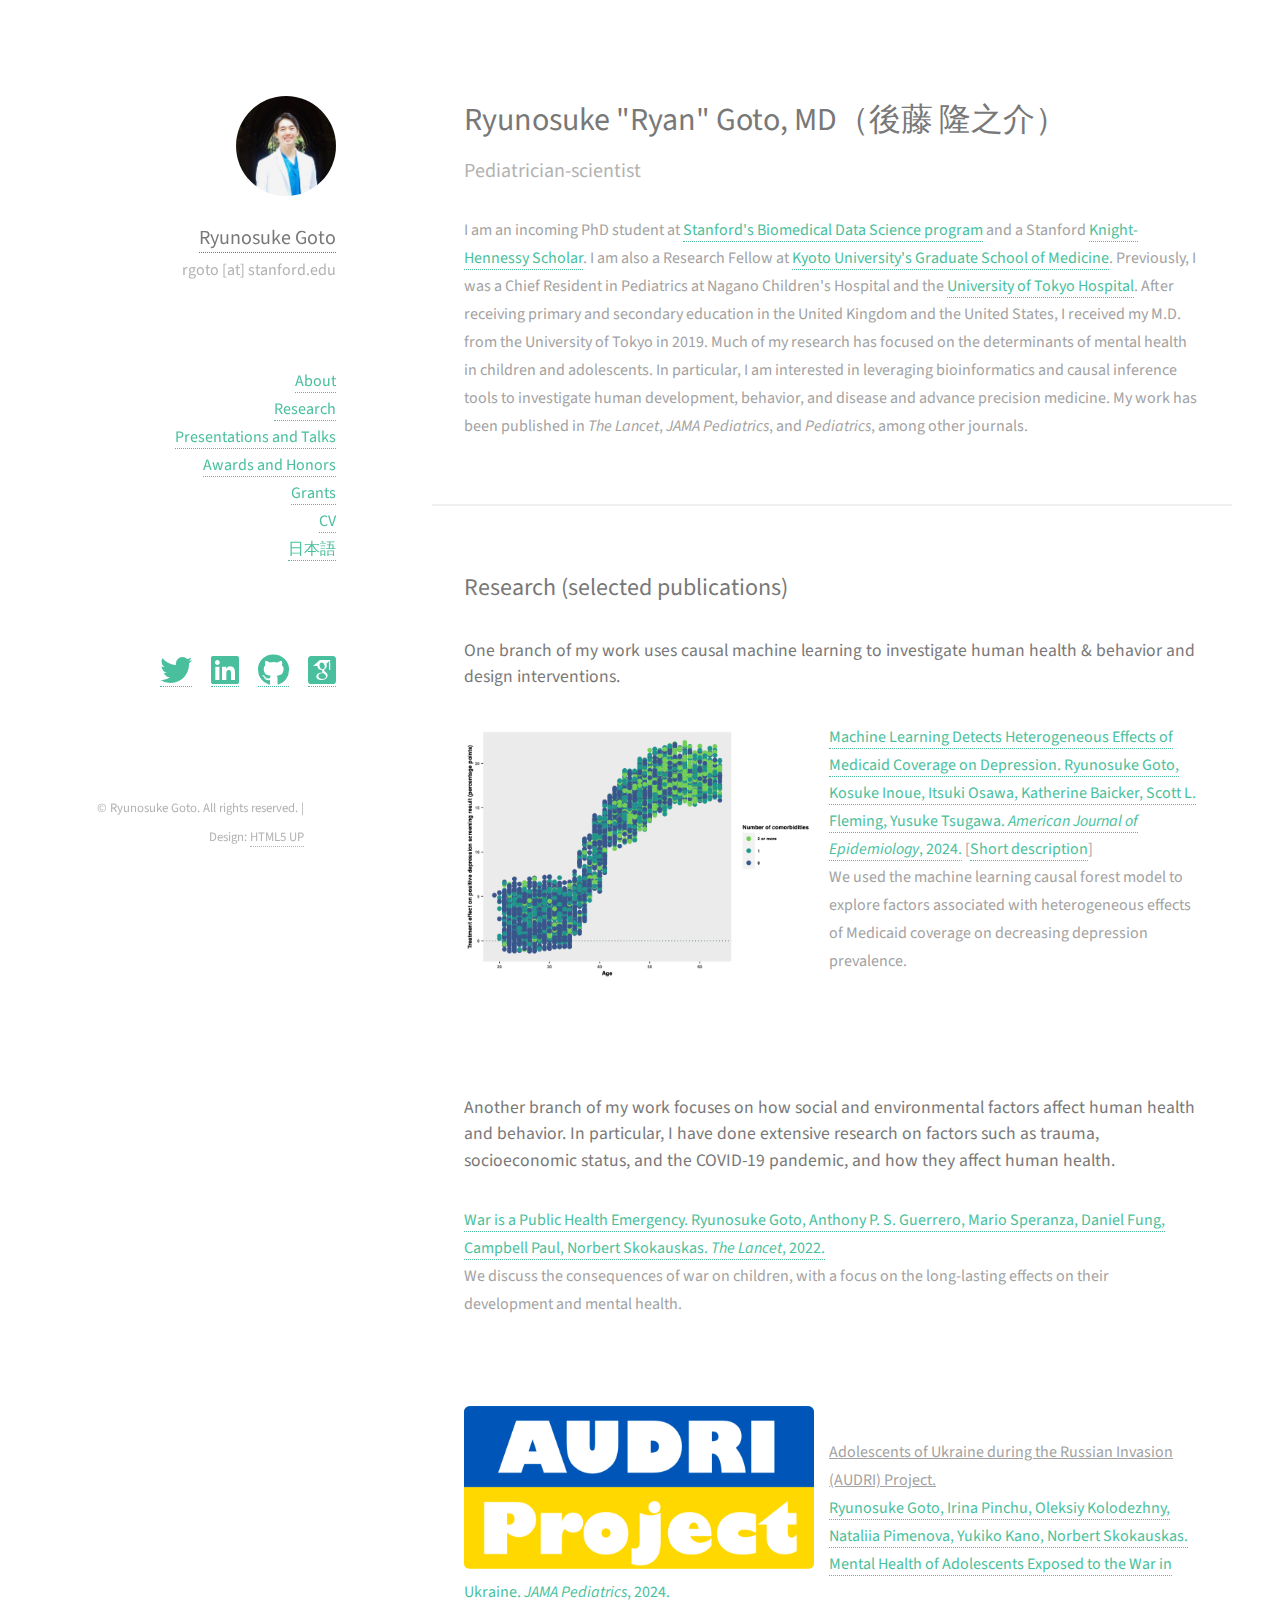
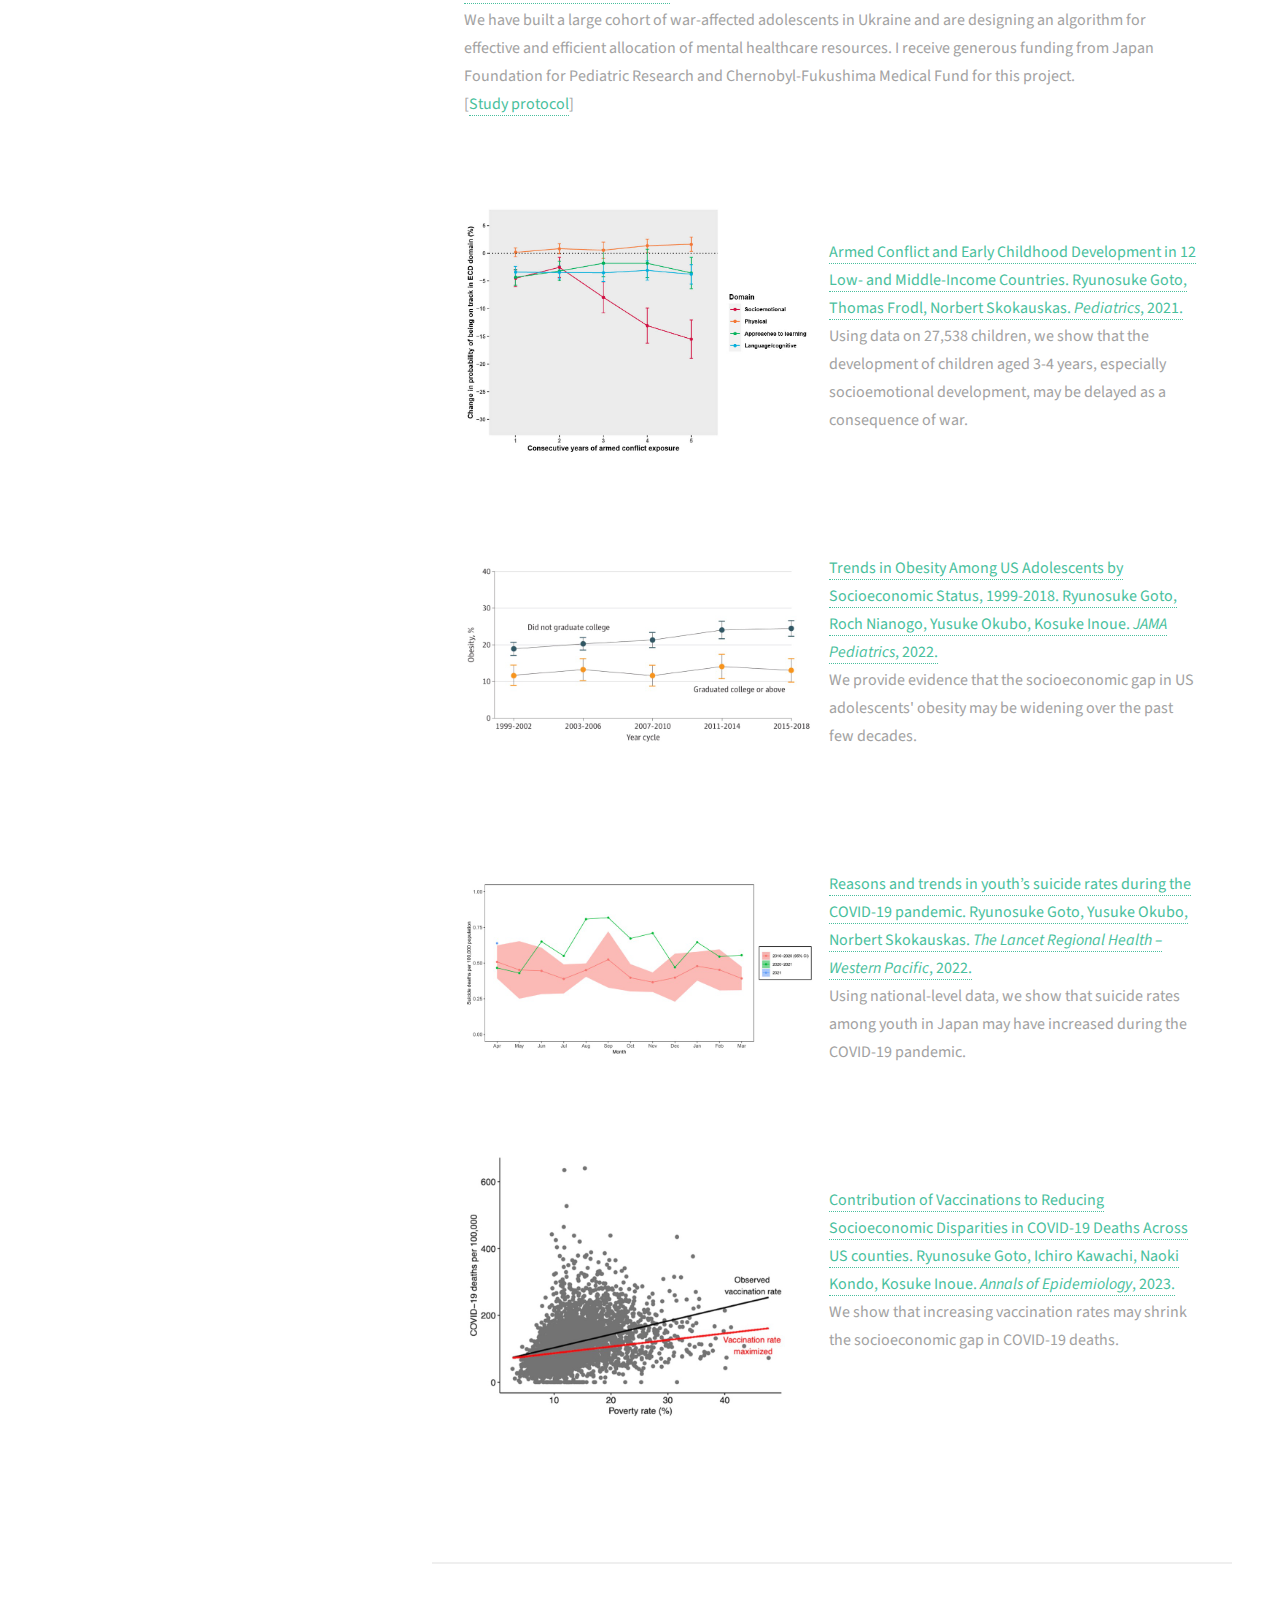
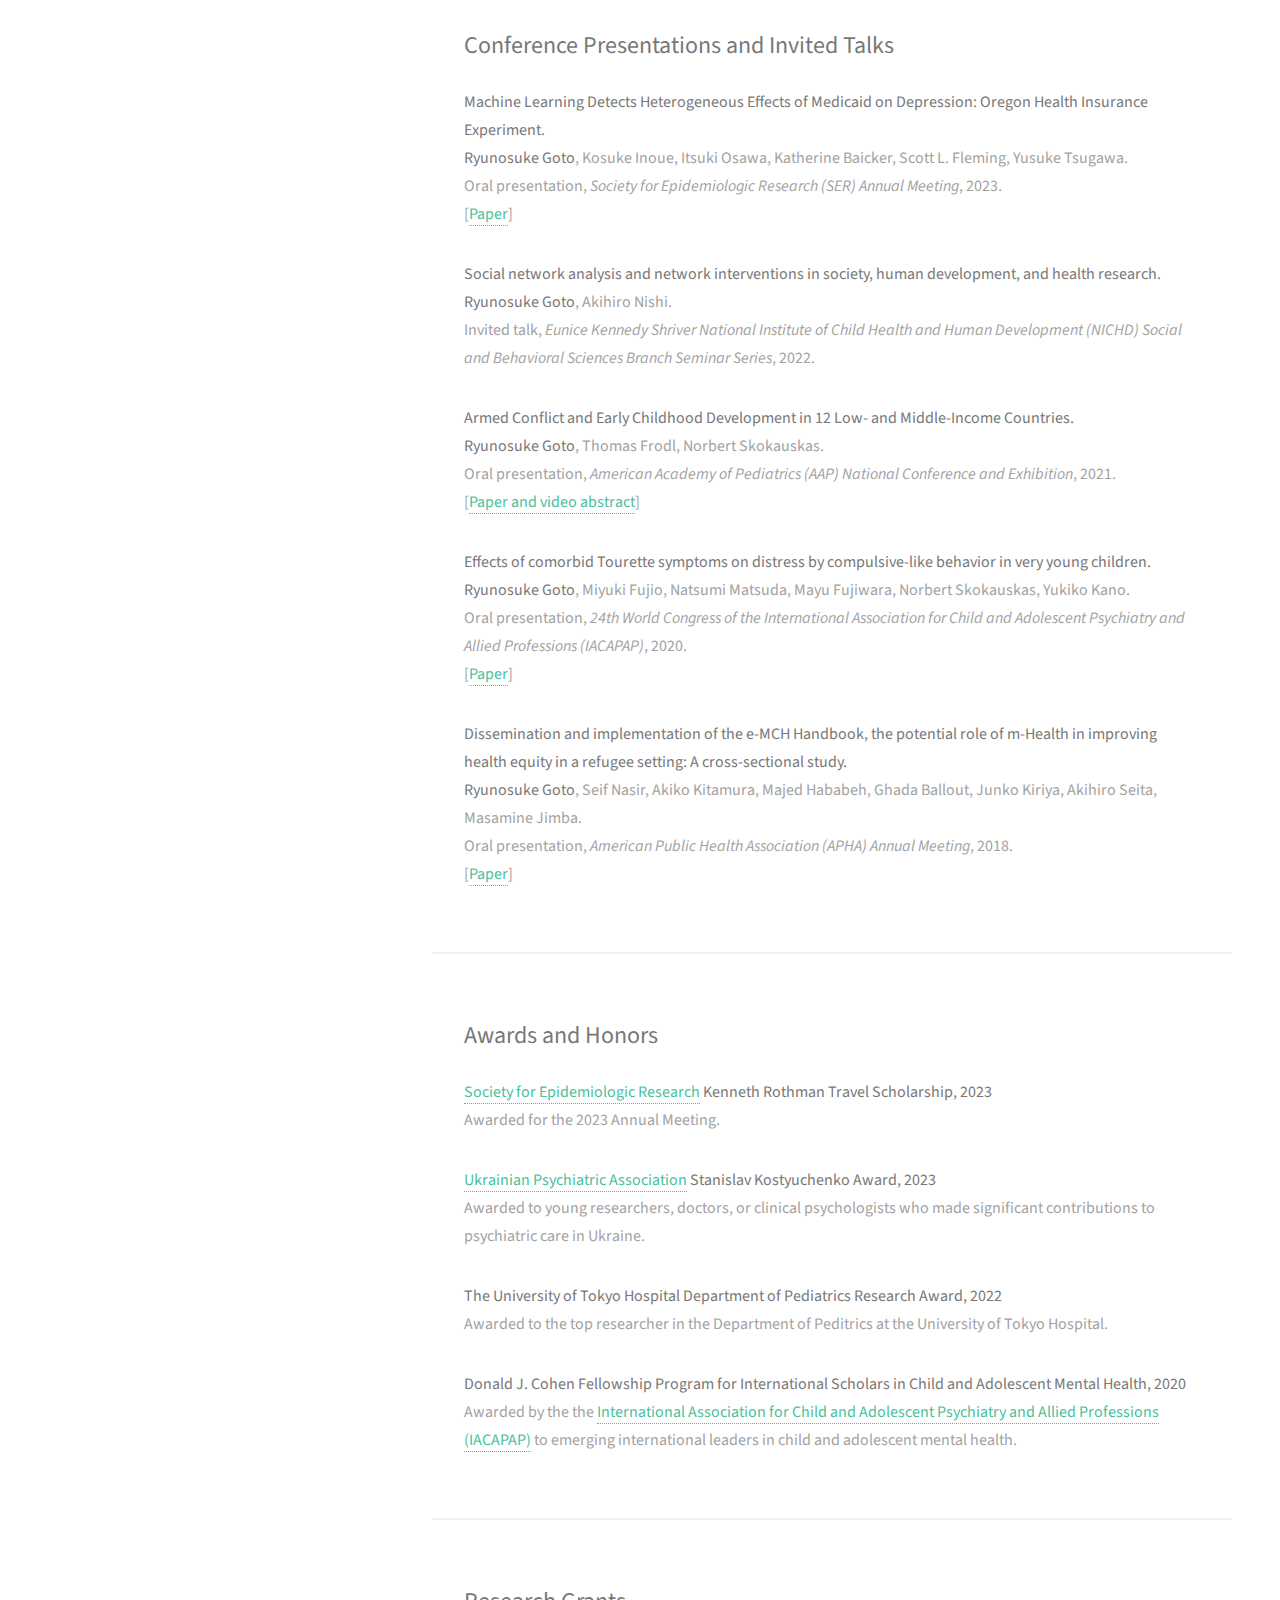
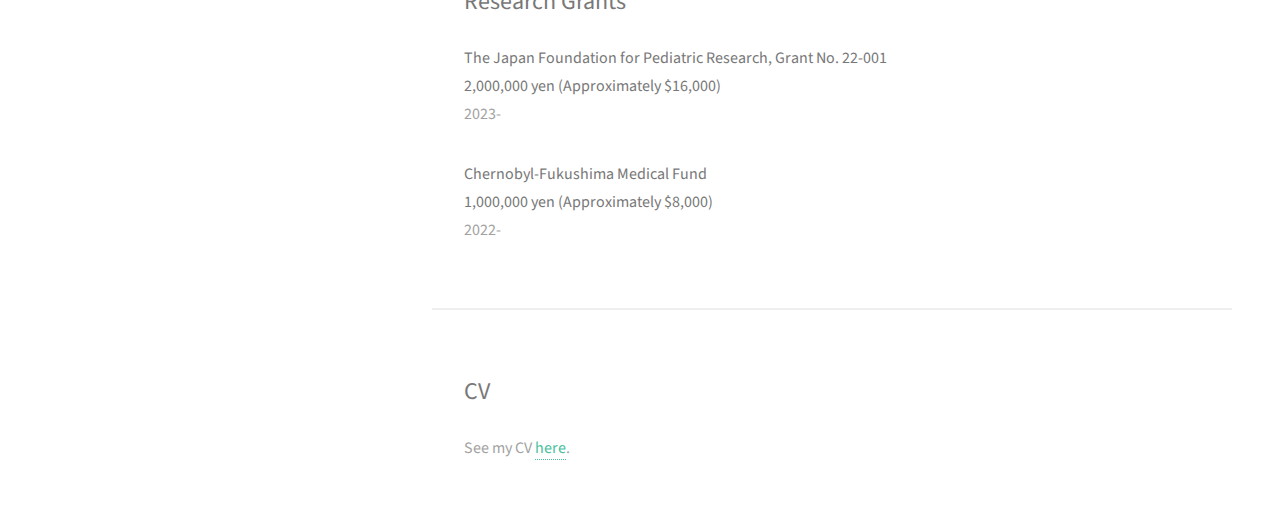
==== index.html @ 2a9179b5 "Update index.html" ====
<!DOCTYPE HTML>
<!--
	Read Only by HTML5 UP
	html5up.net | @ajlkn
	Free for personal and commercial use under the CCA 3.0 license (html5up.net/license)
-->
<html lang="en">
	<head>
		<title>Ryunosuke Goto</title>
		<meta charset="utf-8" />
		<meta name="viewport" content="width=device-width, initial-scale=1, user-scalable=no" />
		<link rel="stylesheet" href="assets/css/main.css" />
		<link rel="shortcut icon" type="image/x-icon" href="favicon.ico" />
	</head>
	<body class="is-preload">

		<!-- Header -->
			<section id="header">
				<header>
					<span class="image avatar"><img src="avatar.jpg" alt="Ryunosuke Goto" class="inline"/></span>
					<h1 id="logo"><a href="mailto:rgoto@stanford.edu">Ryunosuke Goto</a></h1>
					<p>rgoto [at] stanford.edu</p>
				</header>
				<nav id="nav">
					<ul>
						<li><a href="#about" class="active">About</a></li>
						<li><a href="#research">Research</a></li>
						<li><a href="#presentations">Presentations and Talks</a></li>
						<li><a href="#awards">Awards and Honors</a></li>
						<li><a href="#grants">Grants</a></li>
						<li><a href="CV_ryunosuke_goto.pdf" target="_blank">CV</a></li>
						<li><a href="https://ryunosukegoto.github.io/japanese">日本語</a></li>
					</ul>
				</nav>
				<footer>
					<ul class="icons">
						<li><a href="https://twitter.com/ryunosuke_goto" class="fab fa-twitter fa-2x" target="_blank"><span class="label"></span></a></li>
						<li><a href="https://jp.linkedin.com/in/ryunosuke-goto-m-d-21199a158" class="fab fa-linkedin fa-2x" target="_blank"><span class="label"></span></a></li>
						<li><a href="https://github.com/ryunosukegoto/" class="fab fa-github fa-2x" target="_blank"><span class="label"></span></a></li>
						<li><a href="https://scholar.google.com/citations?user=Jt1Kbs4AAAAJ&hl=en" class="ai ai-google-scholar-square ai-2x" target="_blank"><span class="label"></span></a></li>
					</ul>
				</footer>
			</section>

		<!-- Wrapper -->
			<div id="wrapper">

				<!-- Main -->
					<div id="main">

						<!-- One -->
							<section id="about">
								<!--<div class="image main" data-position="center">
									<img src="images/banner.jpg" alt="" />
								</div>-->
								<div class="container">
									<header class="major">
										<h2>Ryunosuke "Ryan" Goto, MD（後藤 隆之介）</h2>
										<p>
											Pediatrician-scientist
										</p>
									</header>
									<p>I am an incoming PhD student at <a href="https://dbds.stanford.edu/"  target="_blank">Stanford's Biomedical Data Science program</a> and a Stanford <a href="https://knight-hennessy.stanford.edu/"  target="_blank">Knight-Hennessy Scholar</a>. I am also a Research Fellow at <a href="https://www.med.kyoto-u.ac.jp/en/"  target="_blank">Kyoto University's Graduate School of Medicine</a>. Previously, I was a Chief Resident in Pediatrics at Nagano Children's Hospital and the <a href="https://www.h.u-tokyo.ac.jp/english/"  target="_blank">University of Tokyo Hospital</a>. After receiving primary and secondary education in the United Kingdom and the United States, I received my M.D. from the University of Tokyo in 2019. Much of my research has focused on the determinants of mental health in children and adolescents. In particular, I am interested in leveraging bioinformatics and causal inference tools to investigate human development, behavior, and disease and advance precision medicine. My work has been published in <em>The Lancet</em>, <em>JAMA Pediatrics</em>, and <em>Pediatrics</em>, among other journals.</p>
								</div>
							</section>
							<section id="research">
								<div class="container">
								<h2>Research (selected publications)</h2>
									<p>
									<h4>One branch of my work uses causal machine learning to investigate human health & behavior and design interventions. 
									</h4>
									</p>
									<p>
										<img src="ohie.jpg" alt="ohie" class="image md-section"/>
									</p>
									<p>
										<a href="https://urldefense.com/v3/__https://track.smtpsendmail.com/9032119/c?p=[base64];!!F9wkZZsI-LA!GStnugDzEH1kgFhlsczz1_XQcbvYE-UoCWvDomAwJQdg7HDkhkZ6aYSISCFcMYvpZOxa8voTbd1HSVNrtOuXBjggww$" target="_blank">Machine Learning Detects Heterogeneous Effects of Medicaid Coverage on Depression. Ryunosuke Goto, Kosuke Inoue, Itsuki Osawa, Katherine Baicker, Scott L. Fleming, Yusuke Tsugawa. <i>American Journal of Epidemiology</i>, 2024.</a> [<a href="OHIEpaper.pdf" target=”_blank”>Short description</a>]
									<br>
									We used the machine learning causal forest model to explore factors associated with heterogeneous effects of Medicaid coverage on decreasing depression prevalence.
									
									</p>
									
								</p>
								<br>
								<br>
								<p>
										<h4>Another branch of my work focuses on how social and environmental factors affect human health and behavior. In particular, I have done extensive research on factors such as trauma, socioeconomic status, and the COVID-19 pandemic, and how they affect human health. 
										</h4>
										</p>
										<p>
											<a href="https://doi.org/10.1016/S0140-6736(22)00479-2" target="_blank">War is a Public Health Emergency. Ryunosuke Goto, Anthony P. S. Guerrero, Mario Speranza, Daniel Fung, Campbell Paul, Norbert Skokauskas. <i>The Lancet</i>, 2022.</a>
											<br>
											We discuss the consequences of war on children, with a focus on the long-lasting effects on their development and mental health.
									
										</p>
										
										<br>
										<br>

										<p>
										<a href="https://doi.org/10.1186/s12889-023-16070-3" target="_blank"><img  src="audri.png" alt="audri" class="image md-section" /></a>
										</p>
										<p>
											<u>Adolescents of Ukraine during the Russian Invasion (AUDRI) Project. </u>
											<br><a href="https://jamanetwork.com/journals/jamapediatrics/fullarticle/2816152?guestAccessKey=413343c9-321b-46f5-81c5-bcecc9670fca&utm_source=jps&utm_medium=email&utm_campaign=author_alert-jamanetwork&utm_content=author-author_engagement&utm_term=1m" target="blank">Ryunosuke Goto, Irina Pinchu, Oleksiy Kolodezhny, Nataliia Pimenova, Yukiko Kano, Norbert Skokauskas. Mental Health of Adolescents Exposed to the War in Ukraine. <i>JAMA Pediatrics</i>, 2024.<br></a>
											We have built a large cohort of war-affected adolescents in Ukraine and are designing an algorithm for effective and efficient allocation of mental healthcare resources. I receive generous funding from Japan Foundation for Pediatric Research and Chernobyl-Fukushima Medical Fund for this project.
											<br>[<a href="https://doi.org/10.1186/s12889-023-16070-3" target="_blank">Study protocol</a>]<br>
										</p>
										
										<br>
										<br>
										
										<p>
										<a href="https://doi.org/10.1542/peds.2021-050332" target="_blank"><img  src="armed_conflict_pediatrics.jpg" alt="armed_conflict_pediatrics" class="image md-section" /></a>
										</p>
										<p>
											<a href="https://doi.org/10.1542/peds.2021-050332" target="_blank">Armed Conflict and Early Childhood Development in 12 Low- and Middle-Income Countries. Ryunosuke Goto, Thomas Frodl, Norbert Skokauskas. <i>Pediatrics</i>, 2021.</a>
											<br>
											Using data on 27,538 children, we show that the development of children aged 3-4 years, especially socioemotional development, may be delayed as a consequence of war.
										</p>
										<br>
										<br>
										<p>
										<a href="https://jamanetwork.com/journals/jamapediatrics/fullarticle/2793117?guestAccessKey=6e0b80dd-62c3-4831-95c0-ced731531e5d&utm_source=For_The_Media&utm_medium=referral&utm_campaign=ftm_links&utm_content=tfl&utm_term=062122" target="_blank"><img src="obesity_jama.jpg" alt="obesity_jama" class="image md-section"/></a>
										</p>
										<p>
											<a href="https://jamanetwork.com/journals/jamapediatrics/fullarticle/2793117?guestAccessKey=6e0b80dd-62c3-4831-95c0-ced731531e5d&utm_source=For_The_Media&utm_medium=referral&utm_campaign=ftm_links&utm_content=tfl&utm_term=062122" target="_blank">Trends in Obesity Among US Adolescents by Socioeconomic Status, 1999-2018. Ryunosuke Goto, Roch Nianogo, Yusuke Okubo, Kosuke Inoue. <i>JAMA Pediatrics</i>, 2022.</a>
											<br>
											We provide evidence that the socioeconomic gap in US adolescents' obesity may be widening over the past few decades.
										</p>
										
										<br>
										<br>
										<p>
										<a href="https://www.thelancet.com/journals/lanwpc/article/PIIS2666-6065(22)00182-1/fulltext" target="_blank"><img src="suicide_lancet.jpg" alt="suicide_lancet" class="image md-section"/></a>
										</p>
										<p>
											<a href="https://www.thelancet.com/journals/lanwpc/article/PIIS2666-6065(22)00182-1/fulltext" target="_blank">Reasons and trends in youth’s suicide rates during the COVID-19 pandemic. Ryunosuke Goto, Yusuke Okubo, Norbert Skokauskas. <i>The Lancet Regional Health – Western Pacific</i>, 2022.</a>
											<br>
											Using national-level data, we show that suicide rates among youth in Japan may have increased during the COVID-19 pandemic.
										</p>
									
										<br>
										<br>
										<p>
										<img src="covid_vaccination.jpg" alt="covid_vaccination" class="image md-section"/>
										</p>
										<p>
											<a href="https://www.sciencedirect.com/science/article/abs/pii/S1047279723001400">Contribution of Vaccinations to Reducing Socioeconomic Disparities in COVID-19 Deaths Across US counties. Ryunosuke Goto, Ichiro Kawachi, Naoki Kondo, Kosuke Inoue. <i>Annals of Epidemiology</i>, 2023.</a>
											<br>
											We show that increasing vaccination rates may shrink the socioeconomic gap in COVID-19 deaths.
										</p>

										
											
									
									<p>
								<br>
								<br>
							<br>
							<br>
									</p>
								</div>
							</section>
							
							<section id="presentations">
								<div class="container">
								<h2>Conference Presentations and Invited Talks</h2>
									<p>
										<b>Machine Learning Detects Heterogeneous Effects of Medicaid on Depression: Oregon Health Insurance Experiment.</b>
										<br>
										<b>Ryunosuke Goto</b>, Kosuke Inoue, Itsuki Osawa, Katherine Baicker, Scott L. Fleming, Yusuke Tsugawa. 
										<br>
										Oral presentation, <i>Society for Epidemiologic Research (SER) Annual Meeting</i>, 2023.
										<br>
										[<a href="https://urldefense.com/v3/__https://track.smtpsendmail.com/9032119/c?p=[base64];!!F9wkZZsI-LA!GStnugDzEH1kgFhlsczz1_XQcbvYE-UoCWvDomAwJQdg7HDkhkZ6aYSISCFcMYvpZOxa8voTbd1HSVNrtOuXBjggww$" target="_blank">Paper</a>]
									</p>
									<p>
										<b>Social network analysis and network interventions in society, human development, and health research.</b>
										<br>
										<b>Ryunosuke Goto</b>, Akihiro Nishi. 
										<br>
										Invited talk, <i>Eunice Kennedy Shriver National Institute of Child Health and Human Development (NICHD) Social and Behavioral Sciences Branch Seminar Series</i>, 2022.
										<br>
									</p>
									<p>
										<b>Armed Conflict and Early Childhood Development in 12 Low- and Middle-Income Countries.</b>
										<br>
										<b>Ryunosuke Goto</b>, Thomas Frodl, Norbert Skokauskas. 
										<br>
										Oral presentation, <i>American Academy of Pediatrics (AAP) National Conference and Exhibition</i>, 2021.
										<br>
										[<a href="https://doi.org/10.1542/peds.2021-050332" target="_blank">Paper and video abstract</a>]
									</p>
									<p>
										<b>Effects of comorbid Tourette symptoms on distress by compulsive-like behavior in very young children.</b>
										<br>
										<b>Ryunosuke Goto</b>, Miyuki Fujio, Natsumi Matsuda, Mayu Fujiwara, Norbert Skokauskas, Yukiko Kano. 
										<br>
										Oral presentation, <i>24th World Congress of the International Association for Child and Adolescent Psychiatry and Allied Professions (IACAPAP)</i>, 2020.
										<br>
										[<a href="https://doi.org/10.1186/s13034-019-0290-3" target="_blank">Paper</a>]
									</p>
									<p>
										<b>Dissemination and implementation of the e-MCH Handbook, the potential role of m-Health in improving health equity in a refugee setting: A cross-sectional study.</b>
										<br>
										<b>Ryunosuke Goto</b>, Seif Nasir, Akiko Kitamura, Majed Hababeh, Ghada Ballout, Junko Kiriya, Akihiro Seita, Masamine Jimba.
										<br>
										Oral presentation, <i>American Public Health Association (APHA) Annual Meeting</i>, 2018.
										<br>
										[<a href="https://doi.org/10.1186/s13034-019-0290-3" target="_blank">Paper</a>]
									</p>
								</div>
							</section>
							<section id="awards">
								<div class="container">
								<h2> Awards and Honors </h2>
								<p>
									<b><a href="https://epiresearch.org/"  target="_blank">Society for Epidemiologic Research</a> Kenneth Rothman Travel Scholarship, 2023</b>
									<br>
									Awarded for the 2023 Annual Meeting.
									<br>
									
								</p>
								<p>
									<b><a href="https://ukrpsychiatry.org/"  target="_blank">Ukrainian Psychiatric Association</a> Stanislav Kostyuchenko Award, 2023</b>
									<br>
									Awarded to young researchers, doctors, or clinical psychologists who made significant contributions to psychiatric care in Ukraine.
									<br>
									
								</p>
								<p>
									<b>The University of Tokyo Hospital Department of Pediatrics Research Award, 2022</b>
									<br>
									Awarded to the top researcher in the Department of Peditrics at the University of Tokyo Hospital.
									<br>
									
								</p>
								<p>
									<b>Donald J. Cohen Fellowship Program for International Scholars in Child and Adolescent Mental Health, 2020</b>
									<br>
									Awarded by the the <a href="https://iacapap.org/"  target="_blank">International Association for Child and Adolescent Psychiatry and Allied Professions (IACAPAP)</a> to emerging international leaders in child and adolescent mental health.
									<br>
									
								</p>
							</div>
							</section>
							<section id="grants">
								<div class="container">
								<h2> Research Grants </h2>
								<p>
									<b>The Japan Foundation for Pediatric Research, Grant No. 22-001</b>
									<br>
									<b>2,000,000 yen (Approximately $16,000)</b>
									<br>
									2023-
									<br>
									
								</p>
								<p>
									<b>Chernobyl-Fukushima Medical Fund</b>
									<br>
									<b>1,000,000 yen (Approximately $8,000)</b>
									<br>
									2022-
									<br>
									
								</p>
							</div>
							</section>
							<section id="CV">
								<div class="container">
								<h2> CV </h2>
								See my CV <a href="CV_ryunosuke_goto.pdf" target="_blank">here</a>.
								</div>
							</section>
						
					</div>

				<!-- Footer -->
					<section id="footer">
						<div class="container">
							<ul class="copyright">
								<li>&copy; Ryunosuke Goto. All rights reserved. | Design: <a href="http://html5up.net" target="_blank">HTML5 UP</a></li>
							</ul>
						</div>
					</section>

			</div>

		<!-- Scripts -->
			<script src="assets/js/jquery.min.js"></script>
			<script src="assets/js/jquery.scrollex.min.js"></script>
			<script src="assets/js/jquery.scrolly.min.js"></script>
			<script src="assets/js/browser.min.js"></script>
			<script src="assets/js/breakpoints.min.js"></script>
			<script src="assets/js/util.js"></script>
			<script src="assets/js/main.js"></script>

	</body>
</html>
---- assets/css/main.css ----
@import url("fontawesome-all.min.css");
@import url("academicons.min.css");
@import url("https://fonts.googleapis.com/css?family=Source+Sans+Pro:400,400italic");

/*
	Strata by HTML5 UP
	html5up.net | @ajlkn
	Free for personal and commercial use under the CCA 3.0 license (html5up.net/license)
*/

html, body, div, span, applet, object,
iframe, h1, h2, h3, h4, h5, h6, p, blockquote,
pre, a, abbr, acronym, address, big, cite,
code, del, dfn, em, img, ins, kbd, q, s, samp,
small, strike, strong, sub, sup, tt, var, b,
u, i, center, dl, dt, dd, ol, ul, li, fieldset,
form, label, legend, table, caption, tbody,
tfoot, thead, tr, th, td, article, aside,
canvas, details, embed, figure, figcaption,
footer, header, hgroup, menu, nav, output, ruby,
section, summary, time, mark, audio, video {
	margin: 0;
	padding: 0;
	border: 0;
	font-size: 100%;
	font: inherit;
	vertical-align: baseline;}

article, aside, details, figcaption, figure,
footer, header, hgroup, menu, nav, section {
	display: block;}

body {
	line-height: 1;
}

ol, ul {
	list-style: none;
}

blockquote, q {
	quotes: none;
}

	blockquote:before, blockquote:after, q:before, q:after {
		content: '';
		content: none;
	}

table {
	border-collapse: collapse;
	border-spacing: 0;
}

body {
	-webkit-text-size-adjust: none;
}

mark {
	background-color: #49bf9d;
	color: inherit;
}

input::-moz-focus-inner {
	border: 0;
	padding: 0;
}

input, select, textarea {
	-moz-appearance: none;
	-webkit-appearance: none;
	-ms-appearance: none;
	appearance: none;
}

/* Basic */

	html {
		box-sizing: border-box;
	}

	*, *:before, *:after {
		box-sizing: inherit;
	}

	body {
		background: #fff;
	}

		body.is-preload *, body.is-preload *:before, body.is-preload *:after {
			-moz-animation: none !important;
			-webkit-animation: none !important;
			-ms-animation: none !important;
			animation: none !important;
			-moz-transition: none !important;
			-webkit-transition: none !important;
			-ms-transition: none !important;
			transition: none !important;
		}

	body, input, select, textarea {
		color: #a2a2a2;
		font-family: "Source Sans Pro", Helvetica, sans-serif;
		font-size: 16pt;
		font-weight: 400;
		line-height: 1.75em;
	}

	a {
		-moz-transition: color 0.2s ease-in-out, border-color 0.2s ease-in-out;
		-webkit-transition: color 0.2s ease-in-out, border-color 0.2s ease-in-out;
		-ms-transition: color 0.2s ease-in-out, border-color 0.2s ease-in-out;
		transition: color 0.2s ease-in-out, border-color 0.2s ease-in-out;
		border-bottom: dotted 1px;
		color: #49bf9d;
		text-decoration: none;
	}

		a:hover {
			border-bottom-color: #49bf9d;
			color: #49bf9d !important;
			text-decoration: none;
		}

	strong, b {
		color: #787878;
		font-weight: 400;
	}

	em, i {
		font-style: italic;
	}

	p {
		margin: 0 0 2em 0;
	}

	h1, h2, h3, h4, h5, h6 {
		color: #787878;
		font-weight: 400;
		line-height: 1em;
		margin: 0 0 1em 0;
	}

		h1 a, h2 a, h3 a, h4 a, h5 a, h6 a {
			color: inherit;
			text-decoration: none;
		}

	h1 {
		font-size: 2em;
		line-height: 1.5em;
	}

	h2 {
		font-size: 1.5em;
		line-height: 1.5em;
	}

	h3 {
		font-size: 1.25em;
		line-height: 1.5em;
	}

	h4 {
		font-size: 1.1em;
		line-height: 1.5em;
	}

	h5 {
		font-size: 0.9em;
		line-height: 1.5em;
	}

	h6 {
		font-size: 0.7em;
		line-height: 1.5em;
	}

	sub {
		font-size: 0.8em;
		position: relative;
		top: 0.5em;
	}

	sup {
		font-size: 0.8em;
		position: relative;
		top: -0.5em;
	}

	hr {
		border: 0;
		border-bottom: solid 2px #efefef;
		margin: 2em 0;
	}

		hr.major {
			margin: 3em 0;
		}

	blockquote {
		border-left: solid 6px #efefef;
		font-style: italic;
		margin: 0 0 2em 0;
		padding: 0.5em 0 0.5em 1.5em;
	}

	code {
		background: #f7f7f7;
		border-radius: 0.35em;
		border: solid 2px #efefef;
		font-family: "Courier New", monospace;
		font-size: 0.9em;
		margin: 0 0.25em;
		padding: 0.25em 0.65em;
	}

	pre {
		-webkit-overflow-scrolling: touch;
		font-family: "Courier New", monospace;
		font-size: 0.9em;
		margin: 0 0 2em 0;
	}

		pre code {
			display: block;
			line-height: 1.75em;
			padding: 1em 1.5em;
			overflow-x: auto;
		}

	.align-left {
		text-align: left;
	}

	.align-center {
		text-align: center;
	}

	.align-right {
		text-align: right;
	}

/* Container */

	.container {
		margin: 0 auto;
		max-width: calc(100% - 4em);
		width: 100%;
	}

		.container.xsmall {
			width: 25%;
		}

		.container.small {
			width: 50%;
		}

		.container.medium {
			width: 75%;
		}

		.container.large {
			width: 125%;
		}

		.container.xlarge {
			width: 150%;
		}

		.container.max {
			width: 100%;
		}

		@media screen and (max-width: 980px) {

			.container {
				width: 100% !important;
				max-width: 100% !important;
			}

		}

		@media screen and (max-width: 480px) {

			.container {
				max-width: calc(100% - 3em);
			}

		}

/* Row */

	.row {
		display: flex;
		flex-wrap: wrap;
		box-sizing: border-box;
		align-items: stretch;
	}

		.row > * {
			box-sizing: border-box;
		}

		.row.gtr-uniform > * > :last-child {
			margin-bottom: 0;
		}

		.row.aln-left {
			justify-content: flex-start;
		}

		.row.aln-center {
			justify-content: center;
		}

		.row.aln-right {
			justify-content: flex-end;
		}

		.row.aln-top {
			align-items: flex-start;
		}

		.row.aln-middle {
			align-items: center;
		}

		.row.aln-bottom {
			align-items: flex-end;
		}

		.row > .imp {
			order: -1;
		}

		.row > .col-1 {
			width: 8.33333%;
		}

		.row > .off-1 {
			margin-left: 8.33333%;
		}

		.row > .col-2 {
			width: 16.66667%;
		}

		.row > .off-2 {
			margin-left: 16.66667%;
		}

		.row > .col-3 {
			width: 25%;
		}

		.row > .off-3 {
			margin-left: 25%;
		}

		.row > .col-4 {
			width: 33.33333%;
		}

		.row > .off-4 {
			margin-left: 33.33333%;
		}

		.row > .col-5 {
			width: 41.66667%;
		}

		.row > .off-5 {
			margin-left: 41.66667%;
		}

		.row > .col-6 {
			width: 50%;
		}

		.row > .off-6 {
			margin-left: 50%;
		}

		.row > .col-7 {
			width: 58.33333%;
		}

		.row > .off-7 {
			margin-left: 58.33333%;
		}

		.row > .col-8 {
			width: 66.66667%;
		}

		.row > .off-8 {
			margin-left: 66.66667%;
		}

		.row > .col-9 {
			width: 75%;
		}

		.row > .off-9 {
			margin-left: 75%;
		}

		.row > .col-10 {
			width: 83.33333%;
		}

		.row > .off-10 {
			margin-left: 83.33333%;
		}

		.row > .col-11 {
			width: 91.66667%;
		}

		.row > .off-11 {
			margin-left: 91.66667%;
		}

		.row > .col-12 {
			width: 100%;
		}

		.row > .off-12 {
			margin-left: 100%;
		}

		.row.gtr-0 {
			margin-top: 0;
			margin-left: 0em;
		}

			.row.gtr-0 > * {
				padding: 0 0 0 0em;
			}

			.row.gtr-0.gtr-uniform {
				margin-top: 0em;
			}

				.row.gtr-0.gtr-uniform > * {
					padding-top: 0em;
				}

		.row.gtr-25 {
			margin-top: 0;
			margin-left: -0.625em;
		}

			.row.gtr-25 > * {
				padding: 0 0 0 0.625em;
			}

			.row.gtr-25.gtr-uniform {
				margin-top: -0.625em;
			}

				.row.gtr-25.gtr-uniform > * {
					padding-top: 0.625em;
				}

		.row.gtr-50 {
			margin-top: 0;
			margin-left: -1.25em;
		}

			.row.gtr-50 > * {
				padding: 0 0 0 1.25em;
			}

			.row.gtr-50.gtr-uniform {
				margin-top: -1.25em;
			}

				.row.gtr-50.gtr-uniform > * {
					padding-top: 1.25em;
				}

		.row {
			margin-top: 0;
			margin-left: -2.5em;
		}

			.row > * {
				padding: 0 0 0 2.5em;
			}

			.row.gtr-uniform {
				margin-top: -2.5em;
			}

				.row.gtr-uniform > * {
					padding-top: 2.5em;
				}

		.row.gtr-150 {
			margin-top: 0;
			margin-left: -3.75em;
		}

			.row.gtr-150 > * {
				padding: 0 0 0 3.75em;
			}

			.row.gtr-150.gtr-uniform {
				margin-top: -3.75em;
			}

				.row.gtr-150.gtr-uniform > * {
					padding-top: 3.75em;
				}

		.row.gtr-200 {
			margin-top: 0;
			margin-left: -5em;
		}

			.row.gtr-200 > * {
				padding: 0 0 0 5em;
			}

			.row.gtr-200.gtr-uniform {
				margin-top: -5em;
			}

				.row.gtr-200.gtr-uniform > * {
					padding-top: 5em;
				}

		@media screen and (max-width: 1800px) {

			.row {
				display: flex;
				flex-wrap: wrap;
				box-sizing: border-box;
				align-items: stretch;
			}

				.row > * {
					box-sizing: border-box;
				}

				.row.gtr-uniform > * > :last-child {
					margin-bottom: 0;
				}

				.row.aln-left {
					justify-content: flex-start;
				}

				.row.aln-center {
					justify-content: center;
				}

				.row.aln-right {
					justify-content: flex-end;
				}

				.row.aln-top {
					align-items: flex-start;
				}

				.row.aln-middle {
					align-items: center;
				}

				.row.aln-bottom {
					align-items: flex-end;
				}

				.row > .imp-xlarge {
					order: -1;
				}

				.row > .col-1-xlarge {
					width: 8.33333%;
				}

				.row > .off-1-xlarge {
					margin-left: 8.33333%;
				}

				.row > .col-2-xlarge {
					width: 16.66667%;
				}

				.row > .off-2-xlarge {
					margin-left: 16.66667%;
				}

				.row > .col-3-xlarge {
					width: 25%;
				}

				.row > .off-3-xlarge {
					margin-left: 25%;
				}

				.row > .col-4-xlarge {
					width: 33.33333%;
				}

				.row > .off-4-xlarge {
					margin-left: 33.33333%;
				}

				.row > .col-5-xlarge {
					width: 41.66667%;
				}

				.row > .off-5-xlarge {
					margin-left: 41.66667%;
				}

				.row > .col-6-xlarge {
					width: 50%;
				}

				.row > .off-6-xlarge {
					margin-left: 50%;
				}

				.row > .col-7-xlarge {
					width: 58.33333%;
				}

				.row > .off-7-xlarge {
					margin-left: 58.33333%;
				}

				.row > .col-8-xlarge {
					width: 66.66667%;
				}

				.row > .off-8-xlarge {
					margin-left: 66.66667%;
				}

				.row > .col-9-xlarge {
					width: 75%;
				}

				.row > .off-9-xlarge {
					margin-left: 75%;
				}

				.row > .col-10-xlarge {
					width: 83.33333%;
				}

				.row > .off-10-xlarge {
					margin-left: 83.33333%;
				}

				.row > .col-11-xlarge {
					width: 91.66667%;
				}

				.row > .off-11-xlarge {
					margin-left: 91.66667%;
				}

				.row > .col-12-xlarge {
					width: 100%;
				}

				.row > .off-12-xlarge {
					margin-left: 100%;
				}

				.row.gtr-0 {
					margin-top: 0;
					margin-left: 0em;
				}

					.row.gtr-0 > * {
						padding: 0 0 0 0em;
					}

					.row.gtr-0.gtr-uniform {
						margin-top: 0em;
					}

						.row.gtr-0.gtr-uniform > * {
							padding-top: 0em;
						}

				.row.gtr-25 {
					margin-top: 0;
					margin-left: -0.625em;
				}

					.row.gtr-25 > * {
						padding: 0 0 0 0.625em;
					}

					.row.gtr-25.gtr-uniform {
						margin-top: -0.625em;
					}

						.row.gtr-25.gtr-uniform > * {
							padding-top: 0.625em;
						}

				.row.gtr-50 {
					margin-top: 0;
					margin-left: -1.25em;
				}

					.row.gtr-50 > * {
						padding: 0 0 0 1.25em;
					}

					.row.gtr-50.gtr-uniform {
						margin-top: -1.25em;
					}

						.row.gtr-50.gtr-uniform > * {
							padding-top: 1.25em;
						}

				.row {
					margin-top: 0;
					margin-left: -2.5em;
				}

					.row > * {
						padding: 0 0 0 2.5em;
					}

					.row.gtr-uniform {
						margin-top: -2.5em;
					}

						.row.gtr-uniform > * {
							padding-top: 2.5em;
						}

				.row.gtr-150 {
					margin-top: 0;
					margin-left: -3.75em;
				}

					.row.gtr-150 > * {
						padding: 0 0 0 3.75em;
					}

					.row.gtr-150.gtr-uniform {
						margin-top: -3.75em;
					}

						.row.gtr-150.gtr-uniform > * {
							padding-top: 3.75em;
						}

				.row.gtr-200 {
					margin-top: 0;
					margin-left: -5em;
				}

					.row.gtr-200 > * {
						padding: 0 0 0 5em;
					}

					.row.gtr-200.gtr-uniform {
						margin-top: -5em;
					}

						.row.gtr-200.gtr-uniform > * {
							padding-top: 5em;
						}

		}

		@media screen and (max-width: 1280px) {

			.row {
				display: flex;
				flex-wrap: wrap;
				box-sizing: border-box;
				align-items: stretch;
			}

				.row > * {
					box-sizing: border-box;
				}

				.row.gtr-uniform > * > :last-child {
					margin-bottom: 0;
				}

				.row.aln-left {
					justify-content: flex-start;
				}

				.row.aln-center {
					justify-content: center;
				}

				.row.aln-right {
					justify-content: flex-end;
				}

				.row.aln-top {
					align-items: flex-start;
				}

				.row.aln-middle {
					align-items: center;
				}

				.row.aln-bottom {
					align-items: flex-end;
				}

				.row > .imp-large {
					order: -1;
				}

				.row > .col-1-large {
					width: 8.33333%;
				}

				.row > .off-1-large {
					margin-left: 8.33333%;
				}

				.row > .col-2-large {
					width: 16.66667%;
				}

				.row > .off-2-large {
					margin-left: 16.66667%;
				}

				.row > .col-3-large {
					width: 25%;
				}

				.row > .off-3-large {
					margin-left: 25%;
				}

				.row > .col-4-large {
					width: 33.33333%;
				}

				.row > .off-4-large {
					margin-left: 33.33333%;
				}

				.row > .col-5-large {
					width: 41.66667%;
				}

				.row > .off-5-large {
					margin-left: 41.66667%;
				}

				.row > .col-6-large {
					width: 50%;
				}

				.row > .off-6-large {
					margin-left: 50%;
				}

				.row > .col-7-large {
					width: 58.33333%;
				}

				.row > .off-7-large {
					margin-left: 58.33333%;
				}

				.row > .col-8-large {
					width: 66.66667%;
				}

				.row > .off-8-large {
					margin-left: 66.66667%;
				}

				.row > .col-9-large {
					width: 75%;
				}

				.row > .off-9-large {
					margin-left: 75%;
				}

				.row > .col-10-large {
					width: 83.33333%;
				}

				.row > .off-10-large {
					margin-left: 83.33333%;
				}

				.row > .col-11-large {
					width: 91.66667%;
				}

				.row > .off-11-large {
					margin-left: 91.66667%;
				}

				.row > .col-12-large {
					width: 100%;
				}

				.row > .off-12-large {
					margin-left: 100%;
				}

				.row.gtr-0 {
					margin-top: 0;
					margin-left: 0em;
				}

					.row.gtr-0 > * {
						padding: 0 0 0 0em;
					}

					.row.gtr-0.gtr-uniform {
						margin-top: 0em;
					}

						.row.gtr-0.gtr-uniform > * {
							padding-top: 0em;
						}

				.row.gtr-25 {
					margin-top: 0;
					margin-left: -0.5em;
				}

					.row.gtr-25 > * {
						padding: 0 0 0 0.5em;
					}

					.row.gtr-25.gtr-uniform {
						margin-top: -0.5em;
					}

						.row.gtr-25.gtr-uniform > * {
							padding-top: 0.5em;
						}

				.row.gtr-50 {
					margin-top: 0;
					margin-left: -1em;
				}

					.row.gtr-50 > * {
						padding: 0 0 0 1em;
					}

					.row.gtr-50.gtr-uniform {
						margin-top: -1em;
					}

						.row.gtr-50.gtr-uniform > * {
							padding-top: 1em;
						}

				.row {
					margin-top: 0;
					margin-left: -2em;
				}

					.row > * {
						padding: 0 0 0 2em;
					}

					.row.gtr-uniform {
						margin-top: -2em;
					}

						.row.gtr-uniform > * {
							padding-top: 2em;
						}

				.row.gtr-150 {
					margin-top: 0;
					margin-left: -3em;
				}

					.row.gtr-150 > * {
						padding: 0 0 0 3em;
					}

					.row.gtr-150.gtr-uniform {
						margin-top: -3em;
					}

						.row.gtr-150.gtr-uniform > * {
							padding-top: 3em;
						}

				.row.gtr-200 {
					margin-top: 0;
					margin-left: -4em;
				}

					.row.gtr-200 > * {
						padding: 0 0 0 4em;
					}

					.row.gtr-200.gtr-uniform {
						margin-top: -4em;
					}

						.row.gtr-200.gtr-uniform > * {
							padding-top: 4em;
						}

		}

		@media screen and (max-width: 980px) {

			.row {
				display: flex;
				flex-wrap: wrap;
				box-sizing: border-box;
				align-items: stretch;
			}

				.row > * {
					box-sizing: border-box;
				}

				.row.gtr-uniform > * > :last-child {
					margin-bottom: 0;
				}

				.row.aln-left {
					justify-content: flex-start;
				}

				.row.aln-center {
					justify-content: center;
				}

				.row.aln-right {
					justify-content: flex-end;
				}

				.row.aln-top {
					align-items: flex-start;
				}

				.row.aln-middle {
					align-items: center;
				}

				.row.aln-bottom {
					align-items: flex-end;
				}

				.row > .imp-medium {
					order: -1;
				}

				.row > .col-1-medium {
					width: 8.33333%;
				}

				.row > .off-1-medium {
					margin-left: 8.33333%;
				}

				.row > .col-2-medium {
					width: 16.66667%;
				}

				.row > .off-2-medium {
					margin-left: 16.66667%;
				}

				.row > .col-3-medium {
					width: 25%;
				}

				.row > .off-3-medium {
					margin-left: 25%;
				}

				.row > .col-4-medium {
					width: 33.33333%;
				}

				.row > .off-4-medium {
					margin-left: 33.33333%;
				}

				.row > .col-5-medium {
					width: 41.66667%;
				}

				.row > .off-5-medium {
					margin-left: 41.66667%;
				}

				.row > .col-6-medium {
					width: 50%;
				}

				.row > .off-6-medium {
					margin-left: 50%;
				}

				.row > .col-7-medium {
					width: 58.33333%;
				}

				.row > .off-7-medium {
					margin-left: 58.33333%;
				}

				.row > .col-8-medium {
					width: 66.66667%;
				}

				.row > .off-8-medium {
					margin-left: 66.66667%;
				}

				.row > .col-9-medium {
					width: 75%;
				}

				.row > .off-9-medium {
					margin-left: 75%;
				}

				.row > .col-10-medium {
					width: 83.33333%;
				}

				.row > .off-10-medium {
					margin-left: 83.33333%;
				}

				.row > .col-11-medium {
					width: 91.66667%;
				}

				.row > .off-11-medium {
					margin-left: 91.66667%;
				}

				.row > .col-12-medium {
					width: 100%;
				}

				.row > .off-12-medium {
					margin-left: 100%;
				}

				.row.gtr-0 {
					margin-top: 0;
					margin-left: 0em;
				}

					.row.gtr-0 > * {
						padding: 0 0 0 0em;
					}

					.row.gtr-0.gtr-uniform {
						margin-top: 0em;
					}

						.row.gtr-0.gtr-uniform > * {
							padding-top: 0em;
						}

				.row.gtr-25 {
					margin-top: 0;
					margin-left: -0.5em;
				}

					.row.gtr-25 > * {
						padding: 0 0 0 0.5em;
					}

					.row.gtr-25.gtr-uniform {
						margin-top: -0.5em;
					}

						.row.gtr-25.gtr-uniform > * {
							padding-top: 0.5em;
						}

				.row.gtr-50 {
					margin-top: 0;
					margin-left: -1em;
				}

					.row.gtr-50 > * {
						padding: 0 0 0 1em;
					}

					.row.gtr-50.gtr-uniform {
						margin-top: -1em;
					}

						.row.gtr-50.gtr-uniform > * {
							padding-top: 1em;
						}

				.row {
					margin-top: 0;
					margin-left: -2em;
				}

					.row > * {
						padding: 0 0 0 2em;
					}

					.row.gtr-uniform {
						margin-top: -2em;
					}

						.row.gtr-uniform > * {
							padding-top: 2em;
						}

				.row.gtr-150 {
					margin-top: 0;
					margin-left: -3em;
				}

					.row.gtr-150 > * {
						padding: 0 0 0 3em;
					}

					.row.gtr-150.gtr-uniform {
						margin-top: -3em;
					}

						.row.gtr-150.gtr-uniform > * {
							padding-top: 3em;
						}

				.row.gtr-200 {
					margin-top: 0;
					margin-left: -4em;
				}

					.row.gtr-200 > * {
						padding: 0 0 0 4em;
					}

					.row.gtr-200.gtr-uniform {
						margin-top: -4em;
					}

						.row.gtr-200.gtr-uniform > * {
							padding-top: 4em;
						}

		}

		@media screen and (max-width: 736px) {

			.row {
				display: flex;
				flex-wrap: wrap;
				box-sizing: border-box;
				align-items: stretch;
			}

				.row > * {
					box-sizing: border-box;
				}

				.row.gtr-uniform > * > :last-child {
					margin-bottom: 0;
				}

				.row.aln-left {
					justify-content: flex-start;
				}

				.row.aln-center {
					justify-content: center;
				}

				.row.aln-right {
					justify-content: flex-end;
				}

				.row.aln-top {
					align-items: flex-start;
				}

				.row.aln-middle {
					align-items: center;
				}

				.row.aln-bottom {
					align-items: flex-end;
				}

				.row > .imp-small {
					order: -1;
				}

				.row > .col-1-small {
					width: 8.33333%;
				}

				.row > .off-1-small {
					margin-left: 8.33333%;
				}

				.row > .col-2-small {
					width: 16.66667%;
				}

				.row > .off-2-small {
					margin-left: 16.66667%;
				}

				.row > .col-3-small {
					width: 25%;
				}

				.row > .off-3-small {
					margin-left: 25%;
				}

				.row > .col-4-small {
					width: 33.33333%;
				}

				.row > .off-4-small {
					margin-left: 33.33333%;
				}

				.row > .col-5-small {
					width: 41.66667%;
				}

				.row > .off-5-small {
					margin-left: 41.66667%;
				}

				.row > .col-6-small {
					width: 50%;
				}

				.row > .off-6-small {
					margin-left: 50%;
				}

				.row > .col-7-small {
					width: 58.33333%;
				}

				.row > .off-7-small {
					margin-left: 58.33333%;
				}

				.row > .col-8-small {
					width: 66.66667%;
				}

				.row > .off-8-small {
					margin-left: 66.66667%;
				}

				.row > .col-9-small {
					width: 75%;
				}

				.row > .off-9-small {
					margin-left: 75%;
				}

				.row > .col-10-small {
					width: 83.33333%;
				}

				.row > .off-10-small {
					margin-left: 83.33333%;
				}

				.row > .col-11-small {
					width: 91.66667%;
				}

				.row > .off-11-small {
					margin-left: 91.66667%;
				}

				.row > .col-12-small {
					width: 100%;
				}

				.row > .off-12-small {
					margin-left: 100%;
				}

				.row.gtr-0 {
					margin-top: 0;
					margin-left: 0em;
				}

					.row.gtr-0 > * {
						padding: 0 0 0 0em;
					}

					.row.gtr-0.gtr-uniform {
						margin-top: 0em;
					}

						.row.gtr-0.gtr-uniform > * {
							padding-top: 0em;
						}

				.row.gtr-25 {
					margin-top: 0;
					margin-left: -0.375em;
				}

					.row.gtr-25 > * {
						padding: 0 0 0 0.375em;
					}

					.row.gtr-25.gtr-uniform {
						margin-top: -0.375em;
					}

						.row.gtr-25.gtr-uniform > * {
							padding-top: 0.375em;
						}

				.row.gtr-50 {
					margin-top: 0;
					margin-left: -0.75em;
				}

					.row.gtr-50 > * {
						padding: 0 0 0 0.75em;
					}

					.row.gtr-50.gtr-uniform {
						margin-top: -0.75em;
					}

						.row.gtr-50.gtr-uniform > * {
							padding-top: 0.75em;
						}

				.row {
					margin-top: 0;
					margin-left: -1.5em;
				}

					.row > * {
						padding: 0 0 0 1.5em;
					}

					.row.gtr-uniform {
						margin-top: -1.5em;
					}

						.row.gtr-uniform > * {
							padding-top: 1.5em;
						}

				.row.gtr-150 {
					margin-top: 0;
					margin-left: -2.25em;
				}

					.row.gtr-150 > * {
						padding: 0 0 0 2.25em;
					}

					.row.gtr-150.gtr-uniform {
						margin-top: -2.25em;
					}

						.row.gtr-150.gtr-uniform > * {
							padding-top: 2.25em;
						}

				.row.gtr-200 {
					margin-top: 0;
					margin-left: -3em;
				}

					.row.gtr-200 > * {
						padding: 0 0 0 3em;
					}

					.row.gtr-200.gtr-uniform {
						margin-top: -3em;
					}

						.row.gtr-200.gtr-uniform > * {
							padding-top: 3em;
						}

		}

		@media screen and (max-width: 480px) {

			.row {
				display: flex;
				flex-wrap: wrap;
				box-sizing: border-box;
				align-items: stretch;
			}

				.row > * {
					box-sizing: border-box;
				}

				.row.gtr-uniform > * > :last-child {
					margin-bottom: 0;
				}

				.row.aln-left {
					justify-content: flex-start;
				}

				.row.aln-center {
					justify-content: center;
				}

				.row.aln-right {
					justify-content: flex-end;
				}

				.row.aln-top {
					align-items: flex-start;
				}

				.row.aln-middle {
					align-items: center;
				}

				.row.aln-bottom {
					align-items: flex-end;
				}

				.row > .imp-xsmall {
					order: -1;
				}

				.row > .col-1-xsmall {
					width: 8.33333%;
				}

				.row > .off-1-xsmall {
					margin-left: 8.33333%;
				}

				.row > .col-2-xsmall {
					width: 16.66667%;
				}

				.row > .off-2-xsmall {
					margin-left: 16.66667%;
				}

				.row > .col-3-xsmall {
					width: 25%;
				}

				.row > .off-3-xsmall {
					margin-left: 25%;
				}

				.row > .col-4-xsmall {
					width: 33.33333%;
				}

				.row > .off-4-xsmall {
					margin-left: 33.33333%;
				}

				.row > .col-5-xsmall {
					width: 41.66667%;
				}

				.row > .off-5-xsmall {
					margin-left: 41.66667%;
				}

				.row > .col-6-xsmall {
					width: 50%;
				}

				.row > .off-6-xsmall {
					margin-left: 50%;
				}

				.row > .col-7-xsmall {
					width: 58.33333%;
				}

				.row > .off-7-xsmall {
					margin-left: 58.33333%;
				}

				.row > .col-8-xsmall {
					width: 66.66667%;
				}

				.row > .off-8-xsmall {
					margin-left: 66.66667%;
				}

				.row > .col-9-xsmall {
					width: 75%;
				}

				.row > .off-9-xsmall {
					margin-left: 75%;
				}

				.row > .col-10-xsmall {
					width: 83.33333%;
				}

				.row > .off-10-xsmall {
					margin-left: 83.33333%;
				}

				.row > .col-11-xsmall {
					width: 91.66667%;
				}

				.row > .off-11-xsmall {
					margin-left: 91.66667%;
				}

				.row > .col-12-xsmall {
					width: 100%;
				}

				.row > .off-12-xsmall {
					margin-left: 100%;
				}

				.row.gtr-0 {
					margin-top: 0;
					margin-left: 0em;
				}

					.row.gtr-0 > * {
						padding: 0 0 0 0em;
					}

					.row.gtr-0.gtr-uniform {
						margin-top: 0em;
					}

						.row.gtr-0.gtr-uniform > * {
							padding-top: 0em;
						}

				.row.gtr-25 {
					margin-top: 0;
					margin-left: -0.375em;
				}

					.row.gtr-25 > * {
						padding: 0 0 0 0.375em;
					}

					.row.gtr-25.gtr-uniform {
						margin-top: -0.375em;
					}

						.row.gtr-25.gtr-uniform > * {
							padding-top: 0.375em;
						}

				.row.gtr-50 {
					margin-top: 0;
					margin-left: -0.75em;
				}

					.row.gtr-50 > * {
						padding: 0 0 0 0.75em;
					}

					.row.gtr-50.gtr-uniform {
						margin-top: -0.75em;
					}

						.row.gtr-50.gtr-uniform > * {
							padding-top: 0.75em;
						}

				.row {
					margin-top: 0;
					margin-left: -1.5em;
				}

					.row > * {
						padding: 0 0 0 1.5em;
					}

					.row.gtr-uniform {
						margin-top: -1.5em;
					}

						.row.gtr-uniform > * {
							padding-top: 1.5em;
						}

				.row.gtr-150 {
					margin-top: 0;
					margin-left: -2.25em;
				}

					.row.gtr-150 > * {
						padding: 0 0 0 2.25em;
					}

					.row.gtr-150.gtr-uniform {
						margin-top: -2.25em;
					}

						.row.gtr-150.gtr-uniform > * {
							padding-top: 2.25em;
						}

				.row.gtr-200 {
					margin-top: 0;
					margin-left: -3em;
				}

					.row.gtr-200 > * {
						padding: 0 0 0 3em;
					}

					.row.gtr-200.gtr-uniform {
						margin-top: -3em;
					}

						.row.gtr-200.gtr-uniform > * {
							padding-top: 3em;
						}

		}

/* Section/Article */

	section.special, article.special {
		text-align: center;
	}

	header p {
		color: #b2b2b2;
		position: relative;
		margin: 0 0 1.5em 0;
	}

	header h2 + p {
		font-size: 1.25em;
		margin-top: -1em;
		line-height: 1.5em;
	}

	header h3 + p {
		font-size: 1.1em;
		margin-top: -0.8em;
		line-height: 1.5em;
	}

	header h4 + p,
	header h5 + p,
	header h6 + p {
		font-size: 0.9em;
		margin-top: -0.6em;
		line-height: 1.5em;
	}

	header.major h2 {
		font-size: 2em;
	}

/* Form */

	form {
		margin: 0 0 2em 0;
	}

	label {
		color: #787878;
		display: block;
		font-size: 0.9em;
		font-weight: 400;
		margin: 0 0 1em 0;
	}

	input[type="text"],
	input[type="password"],
	input[type="email"],
	select,
	textarea {
		-moz-appearance: none;
		-webkit-appearance: none;
		-ms-appearance: none;
		appearance: none;
		background: #f7f7f7;
		border-radius: 0.35em;
		border: solid 2px transparent;
		color: inherit;
		display: block;
		outline: 0;
		padding: 0 0.75em;
		text-decoration: none;
		width: 100%;
	}

		input[type="text"]:invalid,
		input[type="password"]:invalid,
		input[type="email"]:invalid,
		select:invalid,
		textarea:invalid {
			box-shadow: none;
		}

		input[type="text"]:focus,
		input[type="password"]:focus,
		input[type="email"]:focus,
		select:focus,
		textarea:focus {
			border-color: #49bf9d;
		}

	select {
		background-image: url("data:image/svg+xml;charset=utf8,%3Csvg xmlns='http://www.w3.org/2000/svg' width='40' height='40' preserveAspectRatio='none' viewBox='0 0 40 40'%3E%3Cpath d='M9.4,12.3l10.4,10.4l10.4-10.4c0.2-0.2,0.5-0.4,0.9-0.4c0.3,0,0.6,0.1,0.9,0.4l3.3,3.3c0.2,0.2,0.4,0.5,0.4,0.9 c0,0.4-0.1,0.6-0.4,0.9L20.7,31.9c-0.2,0.2-0.5,0.4-0.9,0.4c-0.3,0-0.6-0.1-0.9-0.4L4.3,17.3c-0.2-0.2-0.4-0.5-0.4-0.9 c0-0.4,0.1-0.6,0.4-0.9l3.3-3.3c0.2-0.2,0.5-0.4,0.9-0.4S9.1,12.1,9.4,12.3z' fill='%23dfdfdf' /%3E%3C/svg%3E");
		background-size: 1.25rem;
		background-repeat: no-repeat;
		background-position: calc(100% - 1rem) center;
		height: 2.75em;
		padding-right: 2.75em;
		text-overflow: ellipsis;
	}

		select option {
			color: #787878;
			background: #fff;
		}

		select:focus::-ms-value {
			background-color: transparent;
		}

		select::-ms-expand {
			display: none;
		}

	input[type="text"],
	input[type="password"],
	input[type="email"],
	select {
		height: 2.75em;
	}

	textarea {
		padding: 0.75em;
	}

	input[type="checkbox"],
	input[type="radio"] {
		-moz-appearance: none;
		-webkit-appearance: none;
		-ms-appearance: none;
		appearance: none;
		display: block;
		float: left;
		margin-right: -2em;
		opacity: 0;
		width: 1em;
		z-index: -1;
	}

		input[type="checkbox"] + label,
		input[type="radio"] + label {
			text-decoration: none;
			color: #a2a2a2;
			cursor: pointer;
			display: inline-block;
			font-size: 1em;
			font-weight: 400;
			padding-left: 2.4em;
			padding-right: 0.75em;
			position: relative;
		}

			input[type="checkbox"] + label:before,
			input[type="radio"] + label:before {
				-moz-osx-font-smoothing: grayscale;
				-webkit-font-smoothing: antialiased;
				display: inline-block;
				font-style: normal;
				font-variant: normal;
				text-rendering: auto;
				line-height: 1;
				text-transform: none !important;
				font-family: 'Font Awesome 5 Free';
				font-weight: 900;
			}

			input[type="checkbox"] + label:before,
			input[type="radio"] + label:before {
				background: #f7f7f7;
				border-radius: 0.35em;
				border: solid 2px transparent;
				content: '';
				display: inline-block;
				font-size: 0.8em;
				height: 2.0625em;
				left: 0;
				line-height: 1.85625em;
				position: absolute;
				text-align: center;
				top: 0;
				width: 2.0625em;
			}

		input[type="checkbox"]:checked + label:before,
		input[type="radio"]:checked + label:before {
			background: #787878;
			border-color: #787878;
			color: #fff;
			content: '\f00c';
		}

		input[type="checkbox"]:focus + label:before,
		input[type="radio"]:focus + label:before {
			border-color: #49bf9d;
		}

	input[type="checkbox"] + label:before {
		border-radius: 0.35em;
	}

	input[type="radio"] + label:before {
		border-radius: 100%;
	}

	::-webkit-input-placeholder {
		color: #b2b2b2 !important;
		opacity: 1.0;
	}

	:-moz-placeholder {
		color: #b2b2b2 !important;
		opacity: 1.0;
	}

	::-moz-placeholder {
		color: #b2b2b2 !important;
		opacity: 1.0;
	}

	:-ms-input-placeholder {
		color: #b2b2b2 !important;
		opacity: 1.0;
	}

/* Box */

	.box {
		border-radius: 0.35em;
		border: solid 2px #efefef;
		margin-bottom: 2em;
		padding: 1.5em;
	}

		.box > :last-child,
		.box > :last-child > :last-child,
		.box > :last-child > :last-child > :last-child {
			margin-bottom: 0;
		}

		.box.alt {
			border: 0;
			border-radius: 0;
			padding: 0;
		}

/* Icon */

	.icon {
		text-decoration: none;
		border-bottom: none;
		position: relative;
	}

		.icon:before {
			-moz-osx-font-smoothing: grayscale;
			-webkit-font-smoothing: antialiased;
			display: inline-block;
			font-style: normal;
			font-variant: normal;
			text-rendering: auto;
			line-height: 1;
			text-transform: none !important;
			font-family: 'Font Awesome 5 Free';
			font-weight: 400;
		}

		.icon > .label {
			display: none;
		}

		.icon:before {
			line-height: inherit;
		}

		.icon.solid:before {
			font-weight: 900;
		}

		.icon.brands:before {
			font-family: 'Font Awesome 5 Brands';
		}

/* Image */

	.image {
		border-radius: 0.35em;
		border: 0;
		display: inline-block;
		position: relative;
	}

		.image:before {
			-moz-transition: opacity 0.2s ease-in-out;
			-webkit-transition: opacity 0.2s ease-in-out;
			-ms-transition: opacity 0.2s ease-in-out;
			transition: opacity 0.2s ease-in-out;
			background: url("images/overlay.png");
			border-radius: 0.35em;
			content: '';
			display: block;
			height: 100%;
			left: 0;
			opacity: 0.5;
			position: absolute;
			top: 0;
			width: 100%;
		}

		.image.thumb {
			text-align: center;
		}

			.image.thumb:after {
				-moz-transition: opacity 0.2s ease-in-out;
				-webkit-transition: opacity 0.2s ease-in-out;
				-ms-transition: opacity 0.2s ease-in-out;
				transition: opacity 0.2s ease-in-out;
				border-radius: 0.35em;
				border: solid 3px rgba(255, 255, 255, 0.5);
				color: #fff;
				content: 'View';
				display: inline-block;
				font-size: 0.8em;
				font-weight: 400;
				left: 50%;
				line-height: 2.25em;
				margin: -1.25em 0 0 -3em;
				opacity: 0;
				padding: 0 1.5em;
				position: absolute;
				text-align: center;
				text-decoration: none;
				top: 50%;
				white-space: nowrap;
			}

			.image.thumb:hover:after {
				opacity: 1.0;
			}

			.image.thumb:hover:before {
				background: url("images/overlay.png"), url("images/overlay.png");
				opacity: 1.0;
			}

		.image img {
			border-radius: 0.35em;
			display: block;
		}

		.image.left {
			float: left;
			margin: 0 1.5em 1em 0;
			top: 0.25em;
		}

		.image.right {
			float: right;
			margin: 0 0 1em 1.5em;
			top: 0.25em;
		}

		.image.left, .image.right {
			max-width: 40%;
		}

			.image.left img, .image.right img {
				width: 100%;
			}

		.image.fit {
			display: block;
			margin: 0 0 2em 0;
			width: 100%;
		}

			.image.fit img {
				width: 100%;
			}

		.image.avatar {
			border-radius: 100%;
		}

			.image.avatar:before {
				display: none;
			}

			.image.avatar img {
				border-radius: 100%;
				width: 100%;
			}
		
		.image.md-section {
			display: inline;
				float:top; 
				display:block;
				margin-left: auto;
				margin-right: auto;
				width:350px;
		}	

		@media (min-width: 320px) {
			.image.md-section {
				display: inline;
				float:top; 
				display:block;
				margin-left: auto;
				margin-right: auto;
				width:350px;
			}
		}

		@media (min-width: 1200px) {
			.image.md-section {
				display: inline;
				float:left; 
				margin-right:15px;
				width:350px;
			}
		}


/* List */

	ol {
		list-style: none;
		margin: 0 0 2em 0;
		/*padding-left: 1.25em;*/
	}

		ol li {
			padding-left: 0.25em;
		}

	ul {
		list-style: none;
		margin: 0 0 2em 0;
		/*padding-left: 1em;*/
	}

		ul li {
			padding-left: 0.5em;
		}

		ul.alt {
			list-style: none;
			padding-left: 0;
		}

			ul.alt li {
				border-top: solid 2px #efefef;
				padding: 0.5em 0;
			}

				ul.alt li:first-child {
					border-top: 0;
					padding-top: 0;
				}

	dl {
		margin: 0 0 2em 0;
	}

/* Icons */

	ul.icons {
		cursor: default;
		list-style: none;
		padding-left: 0;
	}

		ul.icons li {
			display: inline-block;
			padding: 0 1em 0 0;
		}

			ul.icons li:last-child {
				padding-right: 0;
			}

			ul.icons li .icon:before {
				font-size: 1.5em;
			}

/* Labeled Icons */

	ul.labeled-icons {
		list-style: none;
		padding: 0;
	}

		ul.labeled-icons li {
			line-height: 1.75em;
			margin: 1.5em 0 0 0;
			padding-left: 2.25em;
			position: relative;
		}

			ul.labeled-icons li:first-child {
				margin-top: 0;
			}

			ul.labeled-icons li a {
				color: inherit;
			}

			ul.labeled-icons li h3 {
				color: #b2b2b2;
				left: 0;
				position: absolute;
				text-align: center;
				top: 0;
				width: 1em;
			}

/* Actions */

	ul.actions {
		display: -moz-flex;
		display: -webkit-flex;
		display: -ms-flex;
		display: flex;
		cursor: default;
		list-style: none;
		margin-left: -1em;
		padding-left: 0;
	}

		ul.actions li {
			padding: 0 0 0 1em;
			vertical-align: middle;
		}

		ul.actions.special {
			-moz-justify-content: center;
			-webkit-justify-content: center;
			-ms-justify-content: center;
			justify-content: center;
			width: 100%;
			margin-left: 0;
		}

			ul.actions.special li:first-child {
				padding-left: 0;
			}

		ul.actions.stacked {
			-moz-flex-direction: column;
			-webkit-flex-direction: column;
			-ms-flex-direction: column;
			flex-direction: column;
			margin-left: 0;
		}

			ul.actions.stacked li {
				padding: 1.3em 0 0 0;
			}

				ul.actions.stacked li:first-child {
					padding-top: 0;
				}

		ul.actions.fit {
			width: calc(100% + 1em);
		}

			ul.actions.fit li {
				-moz-flex-grow: 1;
				-webkit-flex-grow: 1;
				-ms-flex-grow: 1;
				flex-grow: 1;
				-moz-flex-shrink: 1;
				-webkit-flex-shrink: 1;
				-ms-flex-shrink: 1;
				flex-shrink: 1;
				width: 100%;
			}

				ul.actions.fit li > * {
					width: 100%;
				}

			ul.actions.fit.stacked {
				width: 100%;
			}

		@media screen and (max-width: 480px) {

			ul.actions:not(.fixed) {
				-moz-flex-direction: column;
				-webkit-flex-direction: column;
				-ms-flex-direction: column;
				flex-direction: column;
				margin-left: 0;
				width: 100% !important;
			}

				ul.actions:not(.fixed) li {
					-moz-flex-grow: 1;
					-webkit-flex-grow: 1;
					-ms-flex-grow: 1;
					flex-grow: 1;
					-moz-flex-shrink: 1;
					-webkit-flex-shrink: 1;
					-ms-flex-shrink: 1;
					flex-shrink: 1;
					padding: 1em 0 0 0;
					text-align: center;
					width: 100%;
				}

					ul.actions:not(.fixed) li > * {
						width: 100%;
					}

					ul.actions:not(.fixed) li:first-child {
						padding-top: 0;
					}

					ul.actions:not(.fixed) li input[type="submit"],
					ul.actions:not(.fixed) li input[type="reset"],
					ul.actions:not(.fixed) li input[type="button"],
					ul.actions:not(.fixed) li button,
					ul.actions:not(.fixed) li .button {
						width: 100%;
					}

						ul.actions:not(.fixed) li input[type="submit"].icon:before,
						ul.actions:not(.fixed) li input[type="reset"].icon:before,
						ul.actions:not(.fixed) li input[type="button"].icon:before,
						ul.actions:not(.fixed) li button.icon:before,
						ul.actions:not(.fixed) li .button.icon:before {
							margin-left: -0.5em;
						}

		}

/* Table */

	.table-wrapper {
		-webkit-overflow-scrolling: touch;
		overflow-x: auto;
	}

	table {
		margin: 0 0 2em 0;
		width: 100%;
	}

		table tbody tr {
			border: solid 1px #efefef;
			border-left: 0;
			border-right: 0;
		}

			table tbody tr:nth-child(2n + 1) {
				background-color: #f7f7f7;
			}

		table td {
			padding: 0.75em 0.75em;
		}

		table th {
			color: #787878;
			font-size: 0.9em;
			font-weight: 400;
			padding: 0 0.75em 0.75em 0.75em;
			text-align: left;
		}

		table thead {
			border-bottom: solid 2px #efefef;
		}

		table tfoot {
			border-top: solid 2px #efefef;
		}

		table.alt {
			border-collapse: separate;
		}

			table.alt tbody tr td {
				border: solid 2px #efefef;
				border-left-width: 0;
				border-top-width: 0;
			}

				table.alt tbody tr td:first-child {
					border-left-width: 2px;
				}

			table.alt tbody tr:first-child td {
				border-top-width: 2px;
			}

			table.alt thead {
				border-bottom: 0;
			}

			table.alt tfoot {
				border-top: 0;
			}

/* Button */

	input[type="submit"],
	input[type="reset"],
	input[type="button"],
	.button {
		-moz-appearance: none;
		-webkit-appearance: none;
		-ms-appearance: none;
		appearance: none;
		-moz-transition: background-color 0.2s ease-in-out, color 0.2s ease-in-out, border-color 0.2s ease-in-out;
		-webkit-transition: background-color 0.2s ease-in-out, color 0.2s ease-in-out, border-color 0.2s ease-in-out;
		-ms-transition: background-color 0.2s ease-in-out, color 0.2s ease-in-out, border-color 0.2s ease-in-out;
		transition: background-color 0.2s ease-in-out, color 0.2s ease-in-out, border-color 0.2s ease-in-out;
		background-color: transparent;
		border-radius: 0.35em;
		border: solid 3px #efefef;
		color: #787878 !important;
		cursor: pointer;
		display: inline-block;
		font-weight: 400;
		height: 3.15em;
		height: calc(2.75em + 6px);
		line-height: 2.75em;
		min-width: 10em;
		padding: 0 1.5em;
		text-align: center;
		text-decoration: none;
		white-space: nowrap;
	}

		input[type="submit"]:hover,
		input[type="reset"]:hover,
		input[type="button"]:hover,
		.button:hover {
			border-color: #49bf9d;
			color: #49bf9d !important;
		}

		input[type="submit"]:active,
		input[type="reset"]:active,
		input[type="button"]:active,
		.button:active {
			background-color: rgba(73, 191, 157, 0.1);
			border-color: #49bf9d;
			color: #49bf9d !important;
		}

		input[type="submit"].icon,
		input[type="reset"].icon,
		input[type="button"].icon,
		.button.icon {
			padding-left: 1.35em;
		}

			input[type="submit"].icon:before,
			input[type="reset"].icon:before,
			input[type="button"].icon:before,
			.button.icon:before {
				margin-right: 0.5em;
			}

		input[type="submit"].fit,
		input[type="reset"].fit,
		input[type="button"].fit,
		.button.fit {
			min-width: 0;
			width: 100%;
		}

		input[type="submit"].small,
		input[type="reset"].small,
		input[type="button"].small,
		.button.small {
			font-size: 0.8em;
		}

		input[type="submit"].large,
		input[type="reset"].large,
		input[type="button"].large,
		.button.large {
			font-size: 1.35em;
		}

		input[type="submit"].primary,
		input[type="reset"].primary,
		input[type="button"].primary,
		.button.primary {
			background-color: #49bf9d;
			border-color: #49bf9d;
			color: #ffffff !important;
		}

			input[type="submit"].primary:hover,
			input[type="reset"].primary:hover,
			input[type="button"].primary:hover,
			.button.primary:hover {
				background-color: #5cc6a7;
				border-color: #5cc6a7;
			}

			input[type="submit"].primary:active,
			input[type="reset"].primary:active,
			input[type="button"].primary:active,
			.button.primary:active {
				background-color: #3eb08f;
				border-color: #3eb08f;
			}

		input[type="submit"].disabled, input[type="submit"]:disabled,
		input[type="reset"].disabled,
		input[type="reset"]:disabled,
		input[type="button"].disabled,
		input[type="button"]:disabled,
		.button.disabled,
		.button:disabled {
			background-color: #e7e7e7 !important;
			border-color: #e7e7e7 !important;
			color: #b2b2b2 !important;
			cursor: default;
		}

/* Work Item */

	.work-item {
		margin: 0 0 2em 0;
	}

		.work-item .image {
			margin: 0 0 1.5em 0;
		}

		.work-item h3 {
			font-size: 1em;
			margin: 0 0 0.5em 0;
		}

		.work-item p {
			font-size: 0.8em;
			line-height: 1.5em;
			margin: 0;
		}

/* Header */

	#header {
		display: -moz-flex;
		display: -webkit-flex;
		display: -ms-flex;
		display: flex;
		-moz-flex-direction: column;
		-webkit-flex-direction: column;
		-ms-flex-direction: column;
		flex-direction: column;
		-moz-align-items: -moz-flex-end;
		-webkit-align-items: -webkit-flex-end;
		-ms-align-items: -ms-flex-end;
		align-items: flex-end;
		-moz-justify-content: space-between;
		-webkit-justify-content: space-between;
		-ms-justify-content: space-between;
		justify-content: space-between;
		background-color: transparent;
		background-attachment: scroll,								scroll;
		/*background-image: url("images/overlay.png"), url("../../images/bg.jpg");*/
		background-position: top left,							top left;
		background-repeat: repeat,								no-repeat;
		background-size: auto,								150%;
		/*color: transparent;*/
		height: 100%;
		left: 0;
		padding: 4em 4em;
		position: fixed;
		text-align: right;
		top: 0;
		width: 35%;
	}

		#header > * {
			-moz-flex-shrink: 0;
			-webkit-flex-shrink: 0;
			-ms-flex-shrink: 0;
			flex-shrink: 0;
			width: 100%;
		}

		#header > .inner {
			-moz-flex-grow: 1;
			-webkit-flex-grow: 1;
			-ms-flex-grow: 1;
			flex-grow: 1;
			margin: 0 0 2em 0;
		}

		#header strong, #header b {
			color: #ffffff;
		}

		#header h2, #header h3, #header h4, #header h5, #header h6 {
			color: #ffffff;
		}

		#header h1 {
			color: #787878;
			font-size: 1.35em;
			line-height: 1.75em;
			margin: 0;
		}

		#header .image.avatar {
			margin: 0 0 1em 0;
			width: 6.25em;
		}

/* Footer */

	#footer .icons {
		margin: 1em 0 0 0;
	}

		#footer .icons a {
			color: #787878;
		}

	#footer .copyright {
		color: #b2b2b2;
		font-size: 0.8em;
		list-style: none;
		margin: 1em 0 0 0;
		padding: 0;
	}

		#footer .copyright li {
			border-left: solid 1px #b2b2b2;
			display: inline-block;
			line-height: 1em;
			margin-left: 0.75em;
			padding-left: 0.75em;
		}

			#footer .copyright li:first-child {
				border-left: 0;
				margin-left: 0;
				padding-left: 0;
			}

			#footer .copyright li a {
				color: inherit;
			}

/* Main */

	#main {
		margin-left: 35%;
		max-width: 54em;
		padding: 8em 4em 4em 4em;
		width: calc(100% - 35%);
	}

		#main > section {
			border-top: solid 2px #efefef;
			margin: 4em 0 0 0;
			padding: 4em 0 0 0;
		}

			#main > section:first-child {
				border-top: 0;
				margin-top: 0;
				padding-top: 0;
			}

/* Poptrox */

	@-moz-keyframes spin {
		0% {
			-moz-transform: rotate(0deg);
			-webkit-transform: rotate(0deg);
			-ms-transform: rotate(0deg);
			transform: rotate(0deg);
		}

		100% {
			-moz-transform: rotate(360deg);
			-webkit-transform: rotate(360deg);
			-ms-transform: rotate(360deg);
			transform: rotate(360deg);
		}
	}

	@-webkit-keyframes spin {
		0% {
			-moz-transform: rotate(0deg);
			-webkit-transform: rotate(0deg);
			-ms-transform: rotate(0deg);
			transform: rotate(0deg);
		}

		100% {
			-moz-transform: rotate(360deg);
			-webkit-transform: rotate(360deg);
			-ms-transform: rotate(360deg);
			transform: rotate(360deg);
		}
	}

	@-ms-keyframes spin {
		0% {
			-moz-transform: rotate(0deg);
			-webkit-transform: rotate(0deg);
			-ms-transform: rotate(0deg);
			transform: rotate(0deg);
		}

		100% {
			-moz-transform: rotate(360deg);
			-webkit-transform: rotate(360deg);
			-ms-transform: rotate(360deg);
			transform: rotate(360deg);
		}
	}

	@keyframes spin {
		0% {
			-moz-transform: rotate(0deg);
			-webkit-transform: rotate(0deg);
			-ms-transform: rotate(0deg);
			transform: rotate(0deg);
		}

		100% {
			-moz-transform: rotate(360deg);
			-webkit-transform: rotate(360deg);
			-ms-transform: rotate(360deg);
			transform: rotate(360deg);
		}
	}

	.poptrox-popup {
		-moz-box-sizing: content-box;
		-webkit-box-sizing: content-box;
		-ms-box-sizing: content-box;
		box-sizing: content-box;
		-webkit-tap-highlight-color: rgba(255, 255, 255, 0);
		background: #fff;
		border-radius: 0.35em;
		box-shadow: 0 0.1em 0.15em 0 rgba(0, 0, 0, 0.15);
		overflow: hidden;
		padding-bottom: 3em;
	}

		.poptrox-popup .loader {
			text-decoration: none;
			-moz-animation: spin 1s linear infinite;
			-webkit-animation: spin 1s linear infinite;
			-ms-animation: spin 1s linear infinite;
			animation: spin 1s linear infinite;
			font-size: 1.5em;
			height: 1em;
			left: 50%;
			line-height: 1em;
			margin: -0.5em 0 0 -0.5em;
			position: absolute;
			top: 50%;
			width: 1em;
		}

			.poptrox-popup .loader:before {
				-moz-osx-font-smoothing: grayscale;
				-webkit-font-smoothing: antialiased;
				display: inline-block;
				font-style: normal;
				font-variant: normal;
				text-rendering: auto;
				line-height: 1;
				text-transform: none !important;
				font-family: 'Font Awesome 5 Free';
				font-weight: 900;
			}

			.poptrox-popup .loader:before {
				content: '\f1ce';
			}

		.poptrox-popup .caption {
			background: #fff;
			bottom: 0;
			cursor: default;
			font-size: 0.9em;
			height: 3em;
			left: 0;
			line-height: 2.8em;
			position: absolute;
			text-align: center;
			width: 100%;
			z-index: 1;
		}

		.poptrox-popup .nav-next,
		.poptrox-popup .nav-previous {
			text-decoration: none;
			-moz-transition: opacity 0.2s ease-in-out;
			-webkit-transition: opacity 0.2s ease-in-out;
			-ms-transition: opacity 0.2s ease-in-out;
			transition: opacity 0.2s ease-in-out;
			-webkit-tap-highlight-color: rgba(255, 255, 255, 0);
			background: rgba(0, 0, 0, 0.01);
			cursor: pointer;
			height: 100%;
			opacity: 0;
			position: absolute;
			top: 0;
			width: 50%;
		}

			.poptrox-popup .nav-next:before,
			.poptrox-popup .nav-previous:before {
				-moz-osx-font-smoothing: grayscale;
				-webkit-font-smoothing: antialiased;
				display: inline-block;
				font-style: normal;
				font-variant: normal;
				text-rendering: auto;
				line-height: 1;
				text-transform: none !important;
				font-family: 'Font Awesome 5 Free';
				font-weight: 900;
			}

			.poptrox-popup .nav-next:before,
			.poptrox-popup .nav-previous:before {
				color: #fff;
				font-size: 2.5em;
				height: 1em;
				line-height: 1em;
				margin-top: -0.75em;
				position: absolute;
				text-align: center;
				top: 50%;
				width: 1.5em;
			}

		.poptrox-popup .nav-next {
			right: 0;
		}

			.poptrox-popup .nav-next:before {
				content: '\f105';
				right: 0;
			}

		.poptrox-popup .nav-previous {
			left: 0;
		}

			.poptrox-popup .nav-previous:before {
				content: '\f104';
				left: 0;
			}

		.poptrox-popup .closer {
			text-decoration: none;
			-moz-transition: opacity 0.2s ease-in-out;
			-webkit-transition: opacity 0.2s ease-in-out;
			-ms-transition: opacity 0.2s ease-in-out;
			transition: opacity 0.2s ease-in-out;
			-webkit-tap-highlight-color: rgba(255, 255, 255, 0);
			color: #fff;
			height: 4em;
			line-height: 4em;
			opacity: 0;
			position: absolute;
			right: 0;
			text-align: center;
			top: 0;
			width: 4em;
			z-index: 2;
		}

			.poptrox-popup .closer:before {
				-moz-osx-font-smoothing: grayscale;
				-webkit-font-smoothing: antialiased;
				display: inline-block;
				font-style: normal;
				font-variant: normal;
				text-rendering: auto;
				line-height: 1;
				text-transform: none !important;
				font-family: 'Font Awesome 5 Free';
				font-weight: 900;
			}

			.poptrox-popup .closer:before {
				-moz-box-sizing: content-box;
				-webkit-box-sizing: content-box;
				-ms-box-sizing: content-box;
				box-sizing: content-box;
				border-radius: 100%;
				border: solid 3px rgba(255, 255, 255, 0.5);
				content: '\f00d';
				display: block;
				font-size: 1em;
				height: 1.75em;
				left: 50%;
				line-height: 1.75em;
				margin: -0.875em 0 0 -0.875em;
				position: absolute;
				top: 50%;
				width: 1.75em;
			}

		.poptrox-popup:hover .nav-next,
		.poptrox-popup:hover .nav-previous {
			opacity: 0.5;
		}

			.poptrox-popup:hover .nav-next:hover,
			.poptrox-popup:hover .nav-previous:hover {
				opacity: 1.0;
			}

		.poptrox-popup:hover .closer {
			opacity: 0.5;
		}

			.poptrox-popup:hover .closer:hover {
				opacity: 1.0;
			}

/* Touch */

	body.is-touch .image.thumb:before {
		opacity: 0.5 !important;
	}

	body.is-touch .image.thumb:after {
		display: none !important;
	}

	body.is-touch #header {
		background-attachment: scroll;
		background-size: auto, cover;
	}

	body.is-touch .poptrox-popup .nav-next,
	body.is-touch .poptrox-popup .nav-previous,
	body.is-touch .poptrox-popup .closer {
		opacity: 1.0 !important;
	}

/* XLarge */

	@media screen and (max-width: 1800px) {

		/* Basic */

			body, input, select, textarea {
				font-size: 12pt;
			}

	}

/* Large */

	@media screen and (max-width: 1280px) {

		/* Header */

			#header {
				padding: 6em 3em 3em 3em;
				width: 30%;
			}

				#header h1 {
					font-size: 1.25em;
				}

					#header h1 br {
						display: none;
					}

				#header > .inner {
					margin-bottom: 0;
				}

		/* Footer */

			#footer .copyright li {
				border-left-width: 0;
				display: block;
				line-height: 2.25em;
				margin-left: 0;
				padding-left: 0;
			}

		/* Main */

			#main {
				margin-left: 30%;
				max-width: none;
				padding: 6em 3em 3em 3em;
				width: calc(100% - 30%);
			}

	}

/* Medium */

	@media screen and (max-width: 980px) {

		/* Basic */

			h1 br, h2 br, h3 br, h4 br, h5 br, h6 br {
				display: none;
			}

		/* List */

			ul.icons li .icon {
				font-size: 1.25em;
			}

		/* Header */

			#header {
				background-attachment: scroll;
				background-position: top left, center center;
				background-size: auto,		cover;
				left: auto;
				padding: 6em 4em;
				position: relative;
				text-align: center;
				top: auto;
				width: 100%;
				display: block;
			}

				#header h1 {
					font-size: 1.75em;
				}

					#header h1 br {
						display: inline;
					}

		/* Footer */

			#footer {
				background-attachment: scroll;
				background-color: transparent;
				/*background-image: url("images/overlay.png"), url("../../images/bg.jpg");*/
				background-position: top left,						bottom center;
				background-repeat: repeat,							no-repeat;
				background-size: auto,							cover;
				bottom: auto;
				left: auto;
				padding: 4em 4em 6em 4em;
				position: relative;
				text-align: center;
				width: 100%;
			}

				#footer .icons {
					margin: 0 0 1em 0;
				}

				#footer .copyright {
					margin: 0 0 1em 0;
				}

					#footer .copyright li {
						border-left-width: 1px;
						display: inline-block;
						line-height: 1em;
						margin-left: 0.75em;
						padding-left: 0.75em;
					}

		/* Main */

			#main {
				margin: 0;
				padding: 6em 4em;
				width: 100%;
			}

	}

/* Small */

	@media screen and (max-width: 736px) {

		/* Basic */

			h1 {
				font-size: 1.5em;
			}

			h2 {
				font-size: 1.2em;
			}

			h3 {
				font-size: 1em;
			}

		/* Section/Article */

			section.special, article.special {
				text-align: center;
			}

			header.major h2 {
				font-size: 1.35em;
			}

		/* List */

			ul.labeled-icons li {
				padding-left: 2em;
			}

				ul.labeled-icons li h3 {
					line-height: 1.75em;
				}

		/* Header */

			#header {
				padding: 2.25em 1.5em;
			}

				#header h1 {
					font-size: 1.35em;
				}

		/* Footer */

			#footer {
				padding: 2.25em 1.5em;
			}

		/* Main */

			#main {
				padding: 2.25em 1.5em 0.25em 1.5em;
			}

				#main > section {
					margin: 2.25em 0 0 0;
					padding: 2.25em 0 0 0;
				}

		/* Poptrox */

			.poptrox-popup {
				border-radius: 0;
			}

				.poptrox-popup .nav-next:before,
				.poptrox-popup .nav-previous:before {
					margin-top: -1em;
				}

	}

/* XSmall */

	@media screen and (max-width: 480px) {

		/* Header */

			#header {
				padding: 4.5em 1.5em;
			}

				#header h1 br {
					display: none;
				}

		/* Footer */

			#footer .copyright li {
				border-left-width: 0;
				display: block;
				line-height: 2.25em;
				margin-left: 0;
				padding-left: 0;
			}

	}
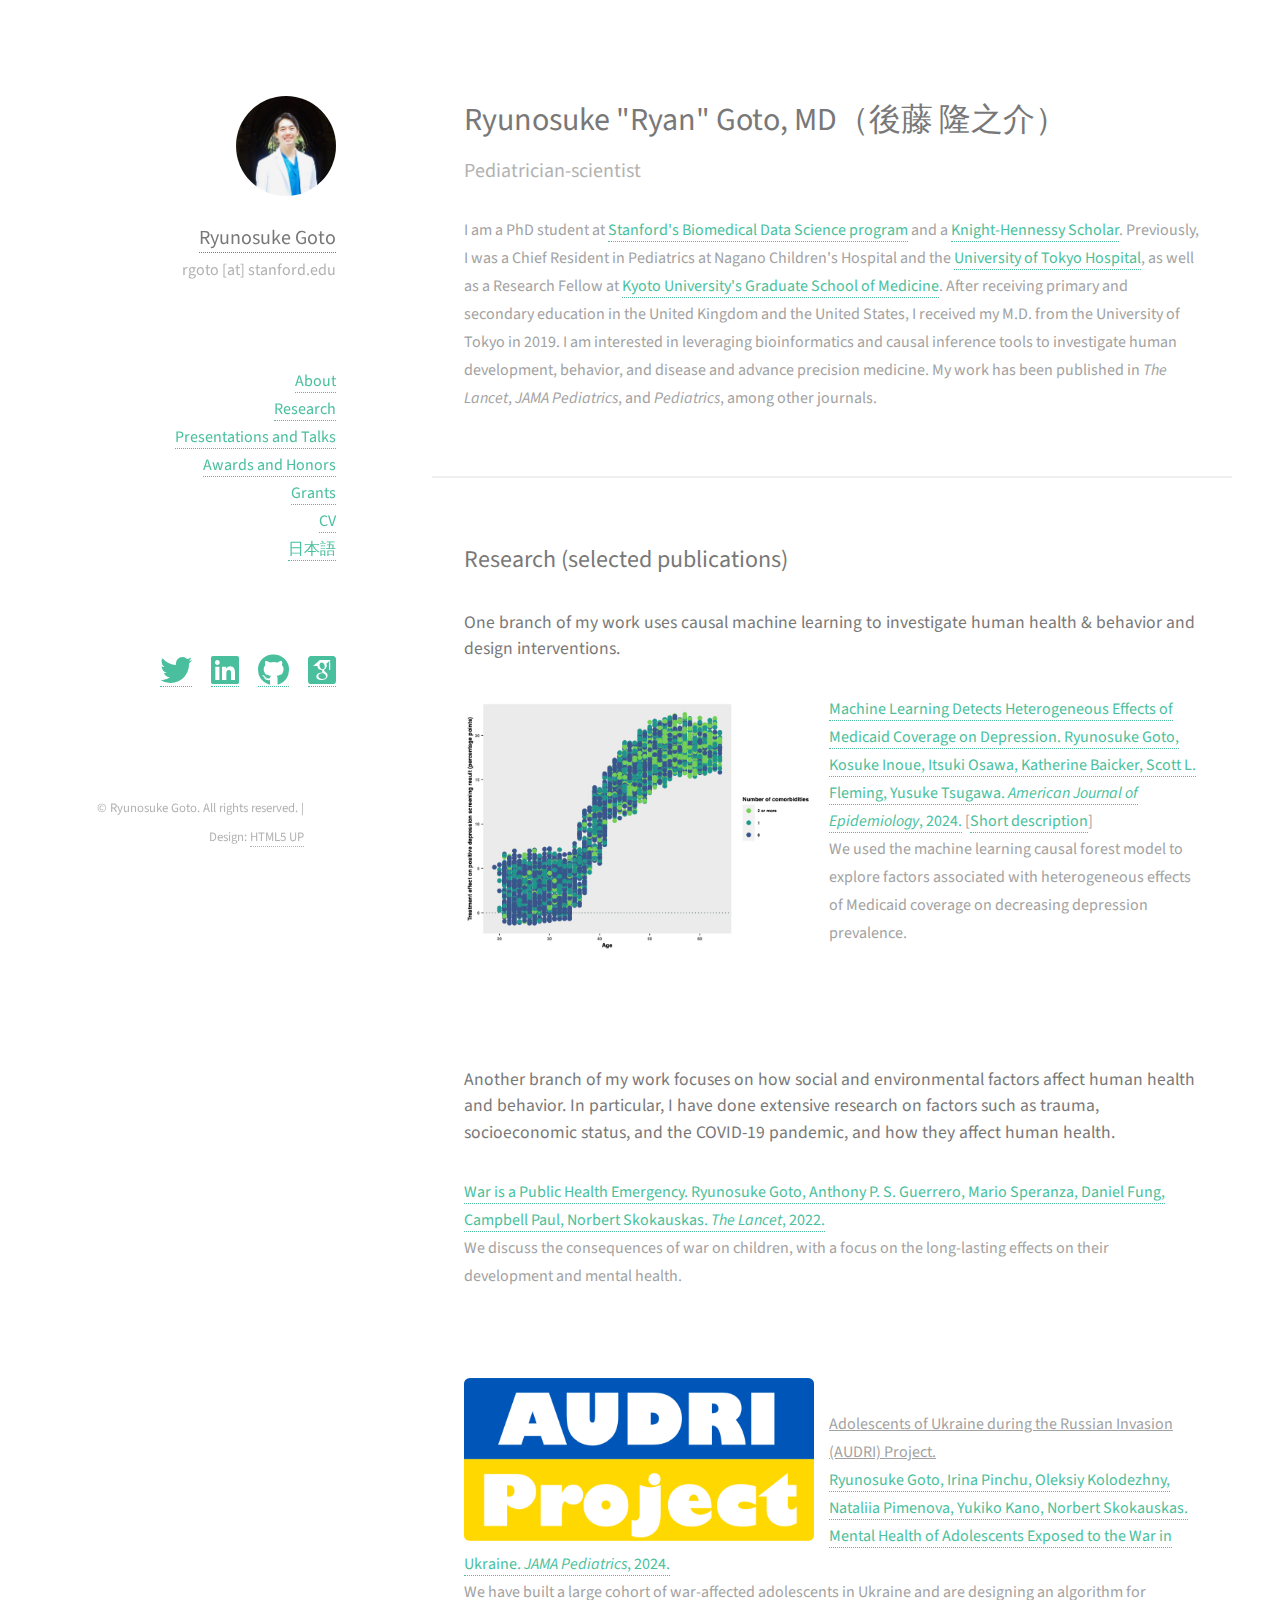
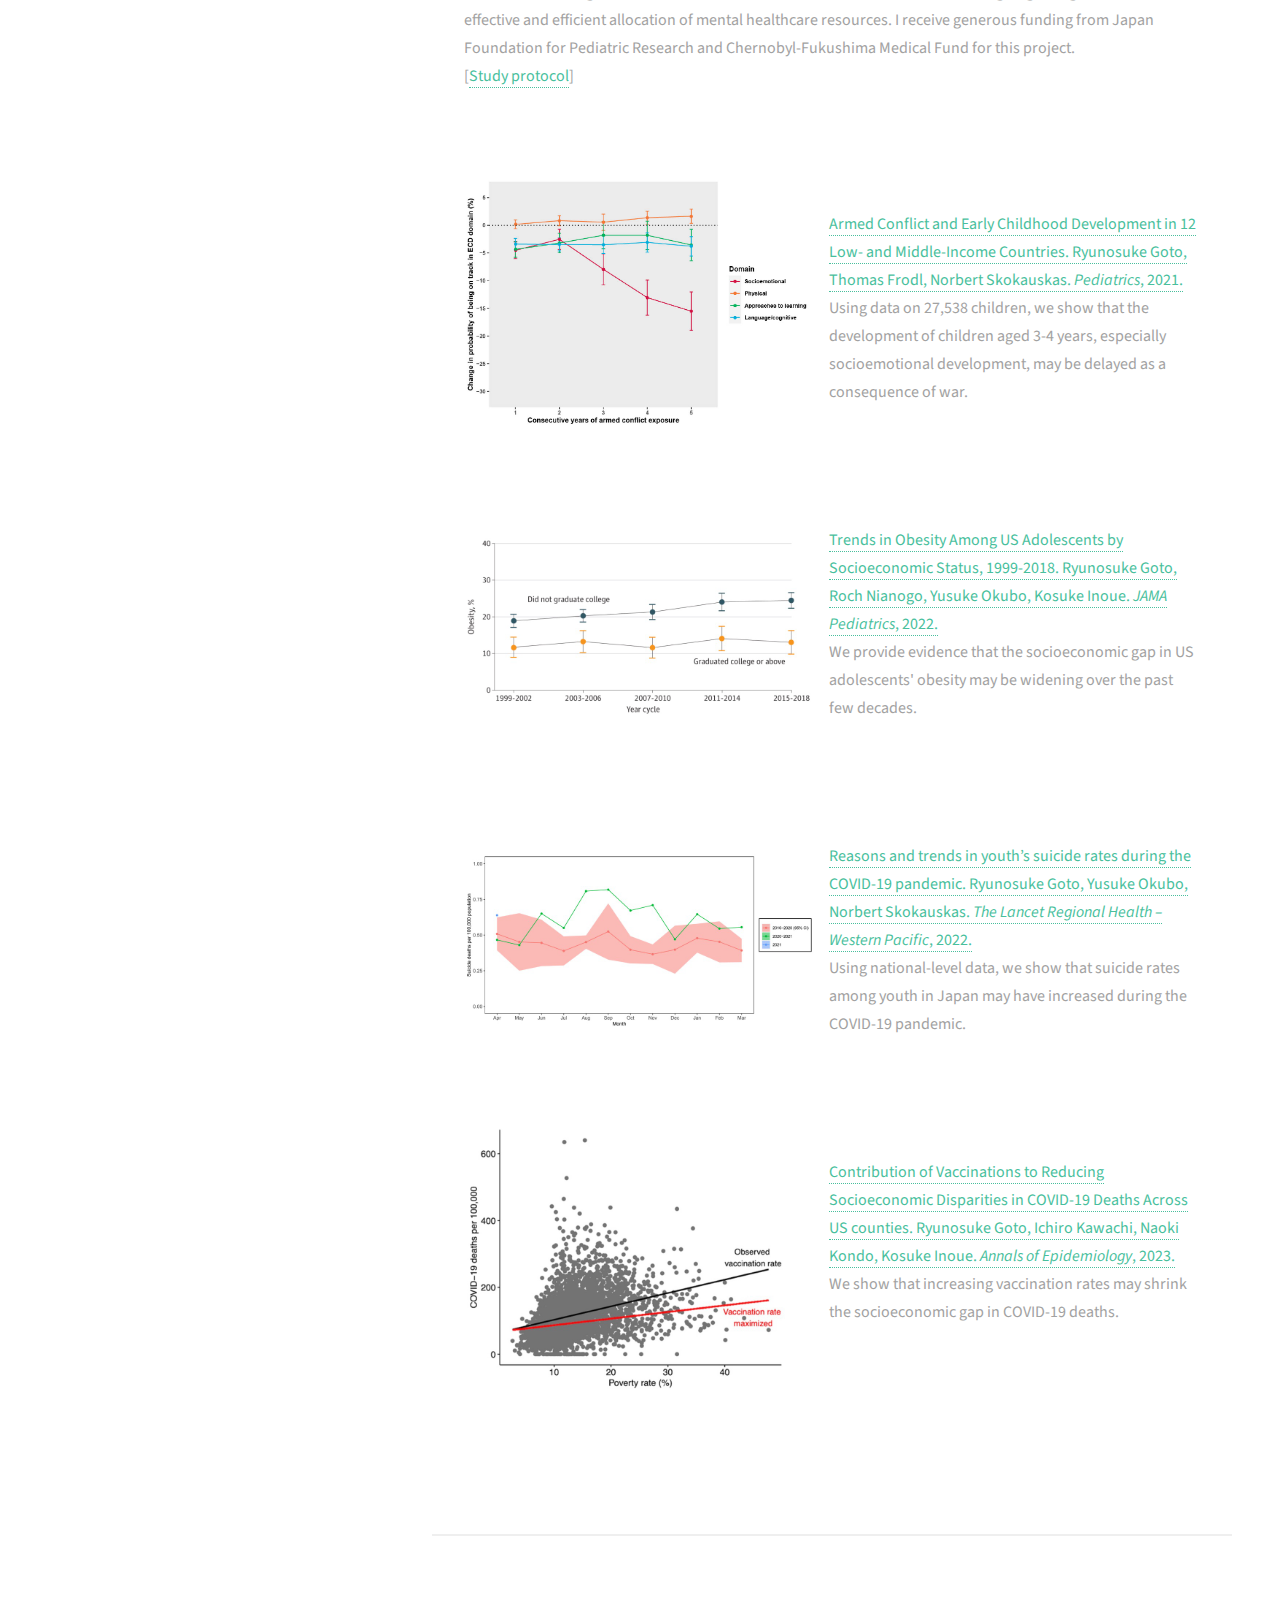
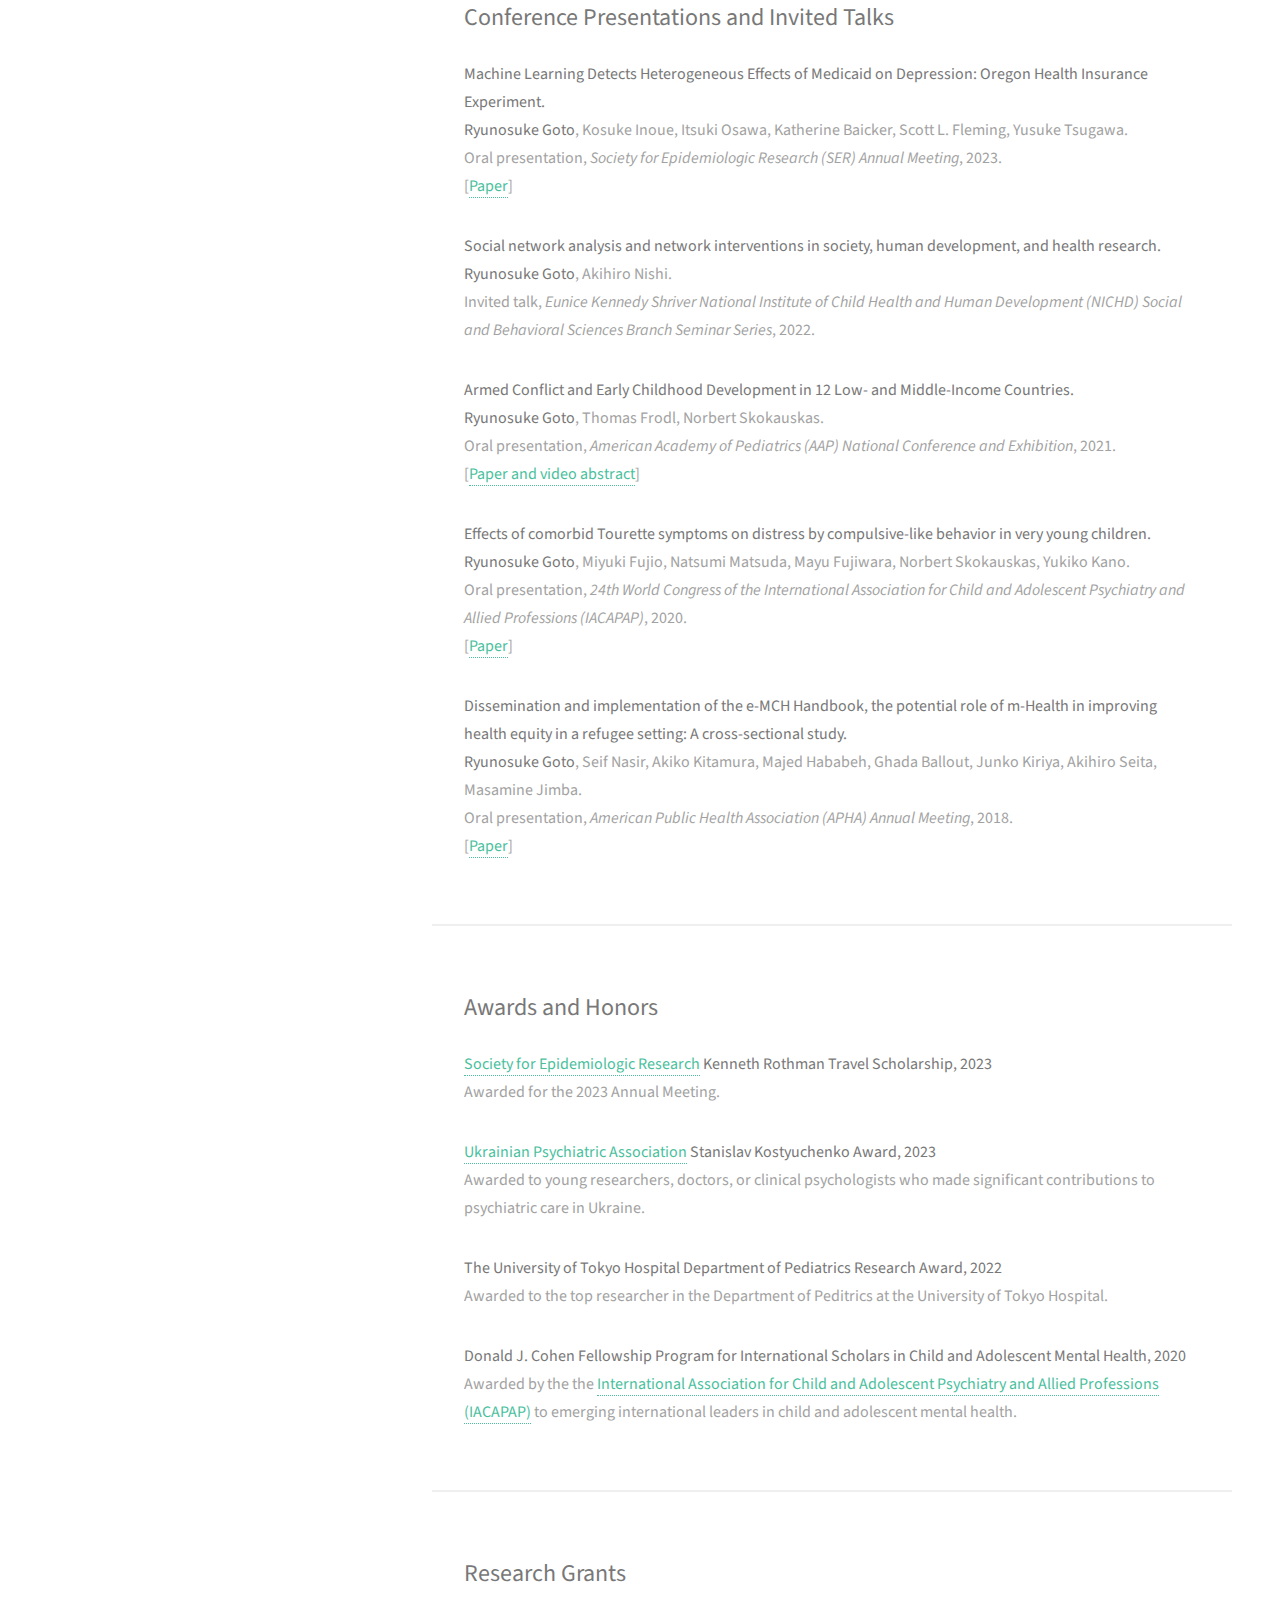
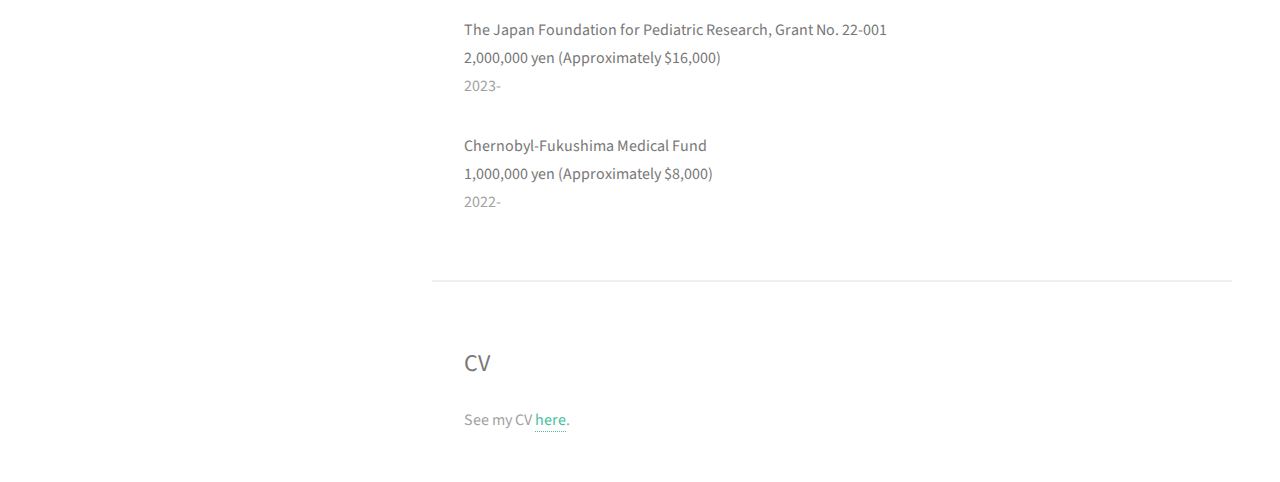
==== commit d759e03b: "Update profile" ====
--- a/index.html
+++ b/index.html
@@ -60,7 +60,7 @@
 											Pediatrician-scientist
 										</p>
 									</header>
-									<p>I am an incoming PhD student at <a href="https://dbds.stanford.edu/"  target="_blank">Stanford's Biomedical Data Science program</a> and a Stanford <a href="https://knight-hennessy.stanford.edu/"  target="_blank">Knight-Hennessy Scholar</a>. I am also a Research Fellow at <a href="https://www.med.kyoto-u.ac.jp/en/"  target="_blank">Kyoto University's Graduate School of Medicine</a>. Previously, I was a Chief Resident in Pediatrics at Nagano Children's Hospital and the <a href="https://www.h.u-tokyo.ac.jp/english/"  target="_blank">University of Tokyo Hospital</a>. After receiving primary and secondary education in the United Kingdom and the United States, I received my M.D. from the University of Tokyo in 2019. Much of my research has focused on the determinants of mental health in children and adolescents. In particular, I am interested in leveraging bioinformatics and causal inference tools to investigate human development, behavior, and disease and advance precision medicine. My work has been published in <em>The Lancet</em>, <em>JAMA Pediatrics</em>, and <em>Pediatrics</em>, among other journals.</p>
+									<p>I am a PhD student at <a href="https://dbds.stanford.edu/"  target="_blank">Stanford's Biomedical Data Science program</a> and a <a href="https://knight-hennessy.stanford.edu/"  target="_blank">Knight-Hennessy Scholar</a>. Previously, I was a Chief Resident in Pediatrics at Nagano Children's Hospital and the <a href="https://www.h.u-tokyo.ac.jp/english/"  target="_blank">University of Tokyo Hospital</a>, as well as a Research Fellow at <a href="https://www.med.kyoto-u.ac.jp/en/"  target="_blank">Kyoto University's Graduate School of Medicine</a>. After receiving primary and secondary education in the United Kingdom and the United States, I received my M.D. from the University of Tokyo in 2019. I am interested in leveraging bioinformatics and causal inference tools to investigate human development, behavior, and disease and advance precision medicine. My work has been published in <em>The Lancet</em>, <em>JAMA Pediatrics</em>, and <em>Pediatrics</em>, among other journals.</p>
 								</div>
 							</section>
 							<section id="research">
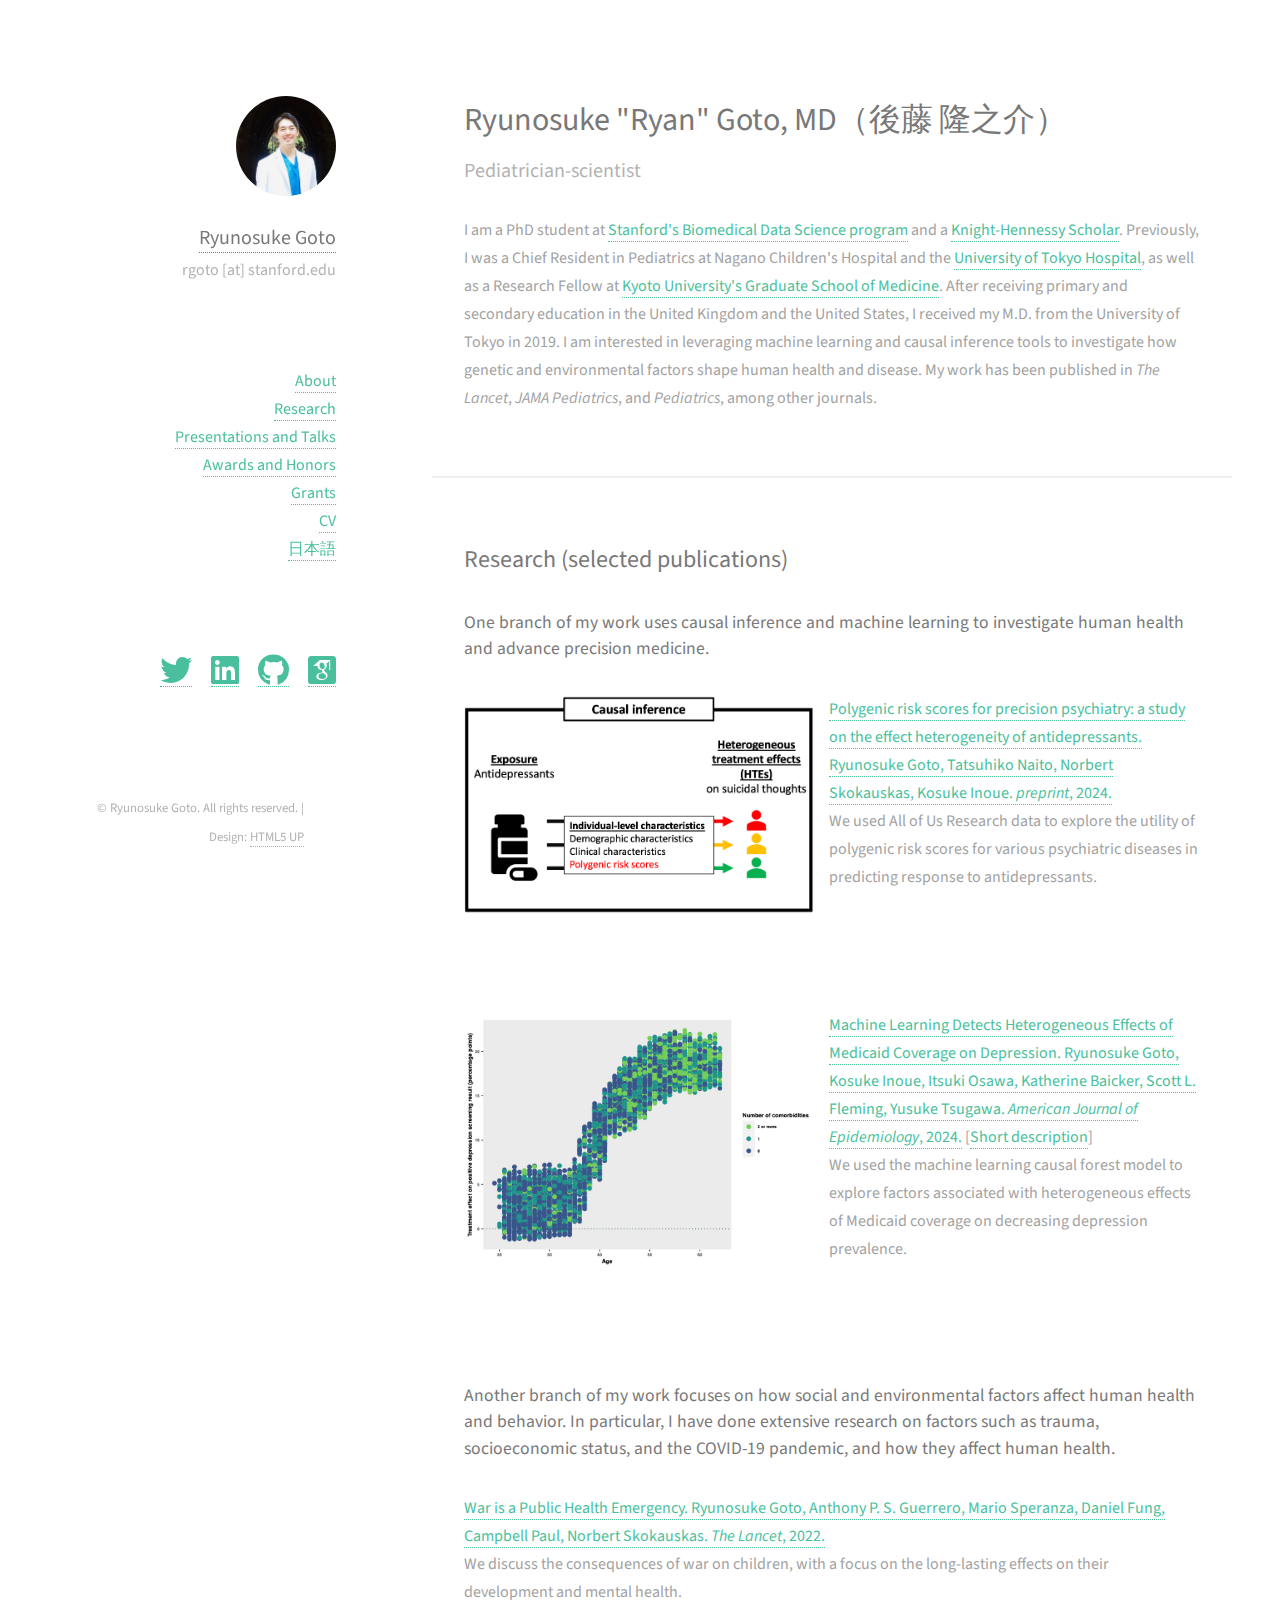
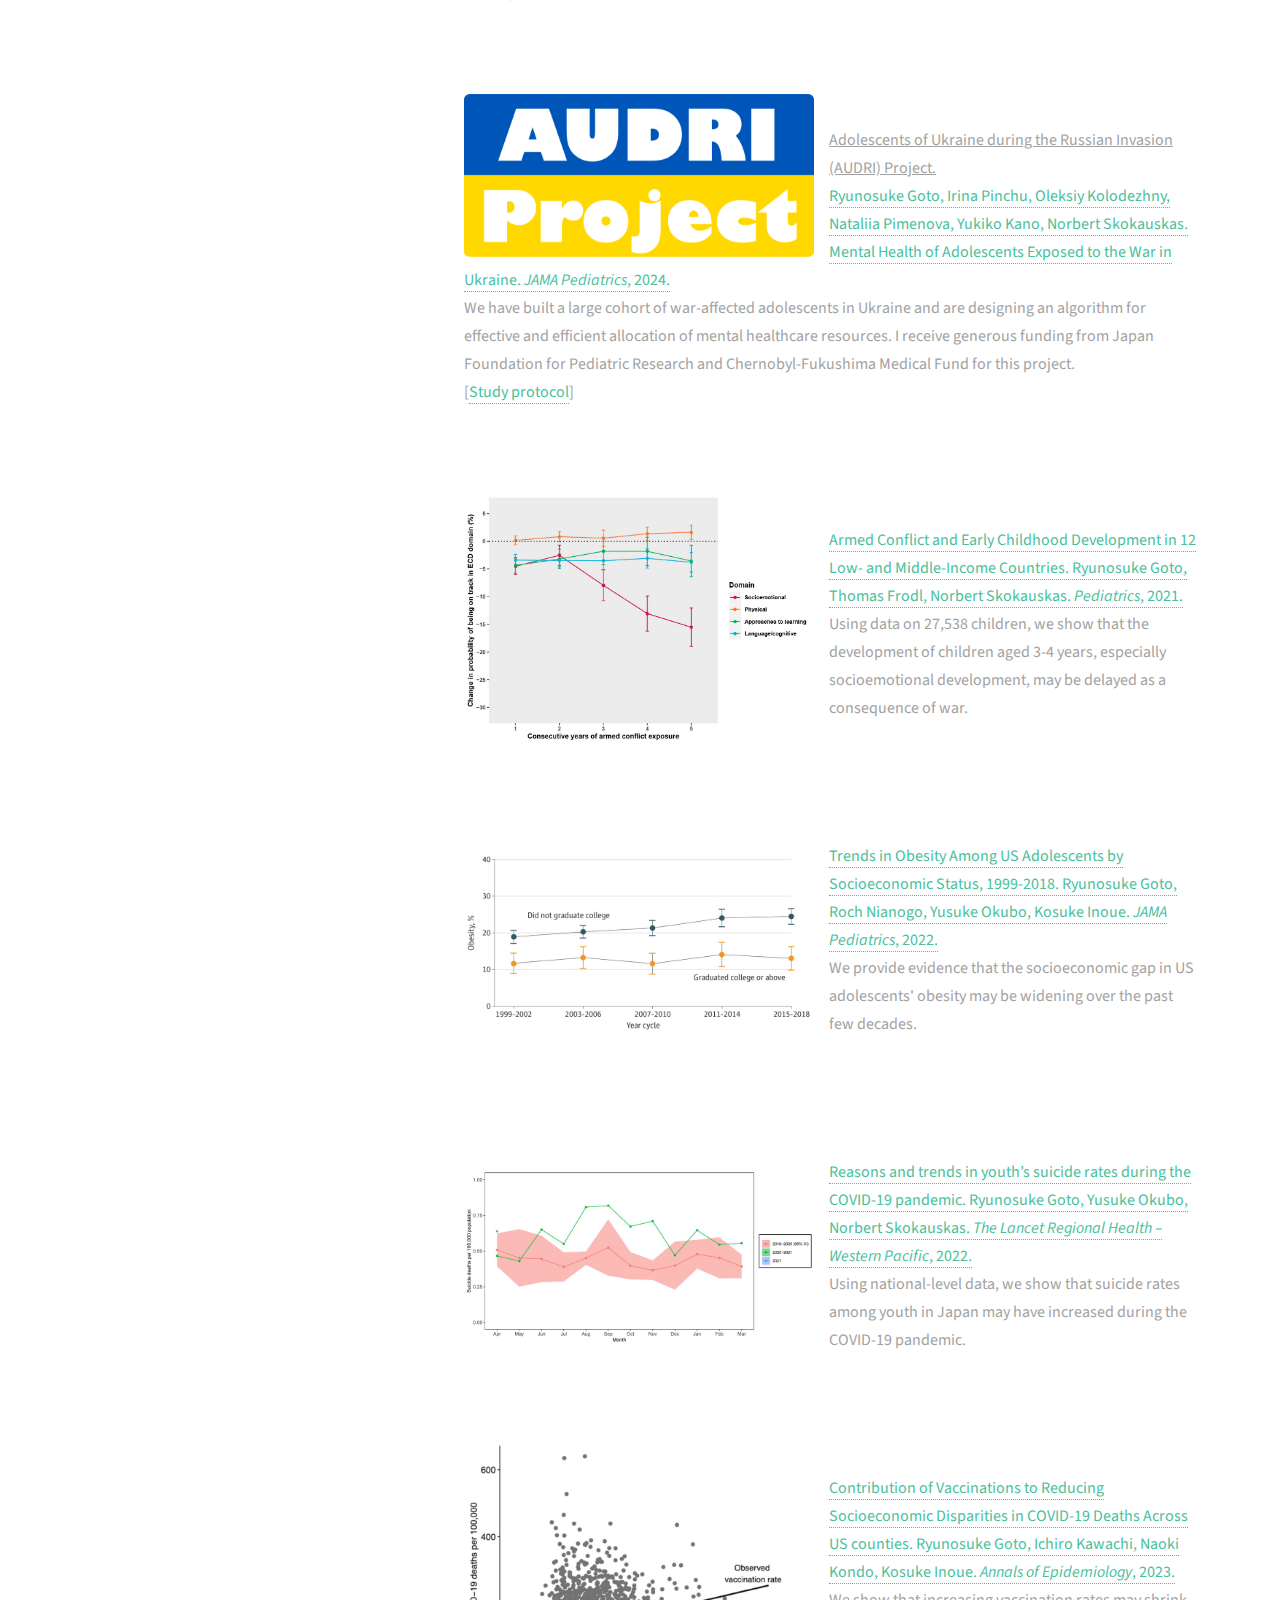
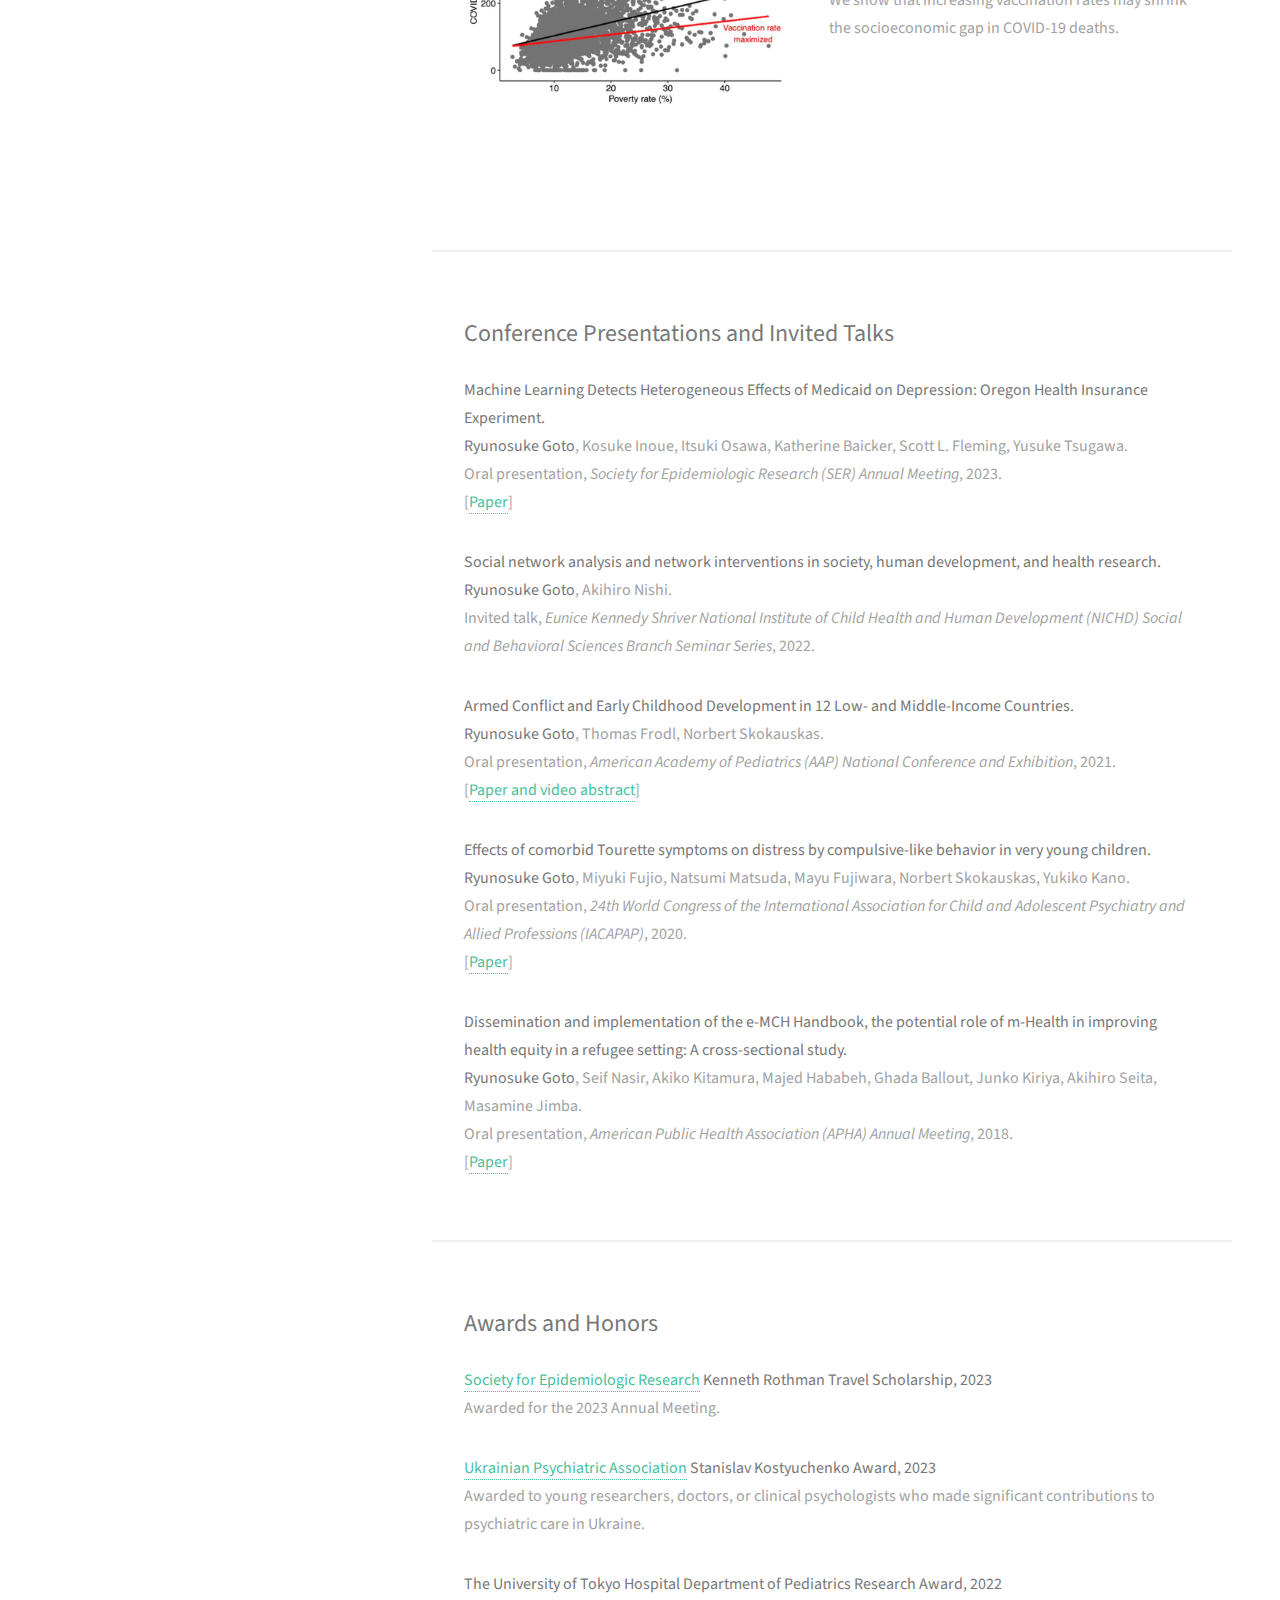
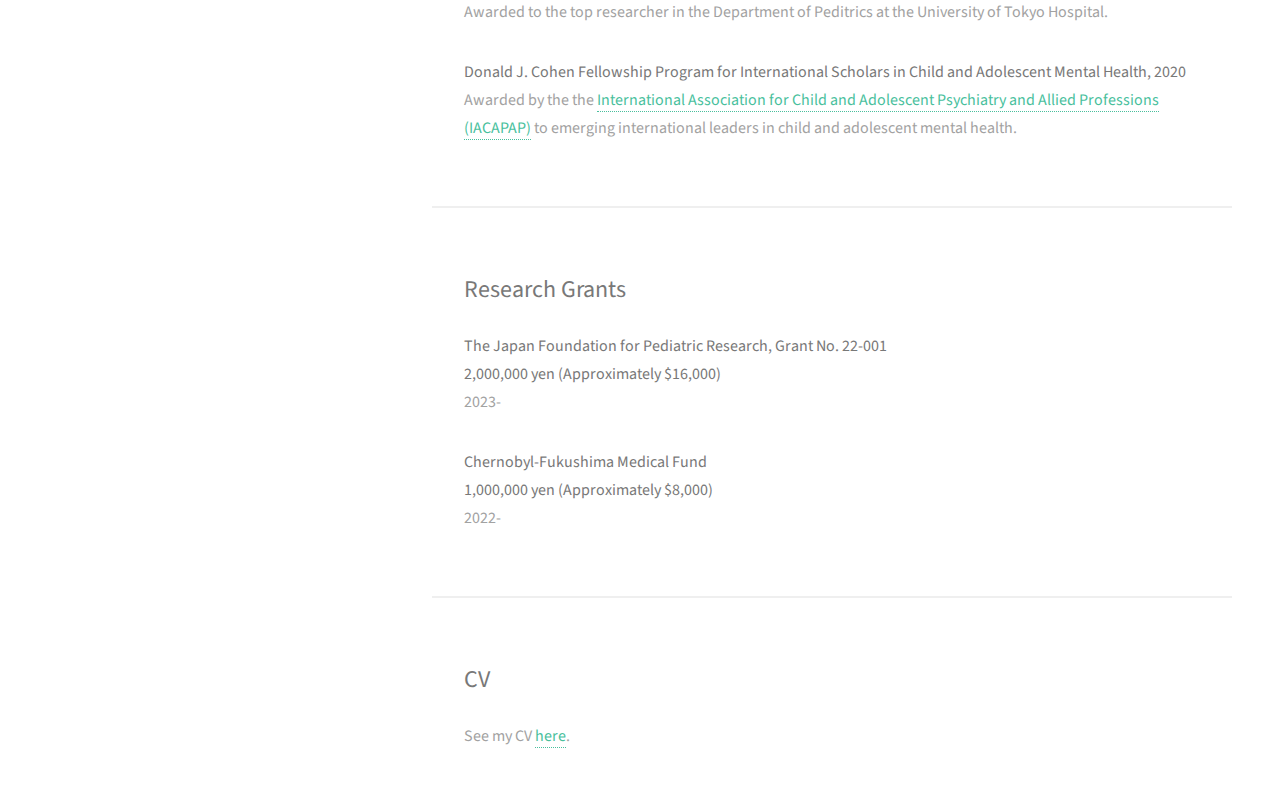
==== commit f8e40519: "Update research" ====
--- a/index.html
+++ b/index.html
@@ -60,25 +60,39 @@
 											Pediatrician-scientist
 										</p>
 									</header>
-									<p>I am a PhD student at <a href="https://dbds.stanford.edu/"  target="_blank">Stanford's Biomedical Data Science program</a> and a <a href="https://knight-hennessy.stanford.edu/"  target="_blank">Knight-Hennessy Scholar</a>. Previously, I was a Chief Resident in Pediatrics at Nagano Children's Hospital and the <a href="https://www.h.u-tokyo.ac.jp/english/"  target="_blank">University of Tokyo Hospital</a>, as well as a Research Fellow at <a href="https://www.med.kyoto-u.ac.jp/en/"  target="_blank">Kyoto University's Graduate School of Medicine</a>. After receiving primary and secondary education in the United Kingdom and the United States, I received my M.D. from the University of Tokyo in 2019. I am interested in leveraging bioinformatics and causal inference tools to investigate human development, behavior, and disease and advance precision medicine. My work has been published in <em>The Lancet</em>, <em>JAMA Pediatrics</em>, and <em>Pediatrics</em>, among other journals.</p>
+									<p>I am a PhD student at <a href="https://dbds.stanford.edu/"  target="_blank">Stanford's Biomedical Data Science program</a> and a <a href="https://knight-hennessy.stanford.edu/"  target="_blank">Knight-Hennessy Scholar</a>. Previously, I was a Chief Resident in Pediatrics at Nagano Children's Hospital and the <a href="https://www.h.u-tokyo.ac.jp/english/"  target="_blank">University of Tokyo Hospital</a>, as well as a Research Fellow at <a href="https://www.med.kyoto-u.ac.jp/en/"  target="_blank">Kyoto University's Graduate School of Medicine</a>. After receiving primary and secondary education in the United Kingdom and the United States, I received my M.D. from the University of Tokyo in 2019. I am interested in leveraging machine learning and causal inference tools to investigate how genetic and environmental factors shape human health and disease. My work has been published in <em>The Lancet</em>, <em>JAMA Pediatrics</em>, and <em>Pediatrics</em>, among other journals.</p>
 								</div>
 							</section>
 							<section id="research">
 								<div class="container">
 								<h2>Research (selected publications)</h2>
 									<p>
-									<h4>One branch of my work uses causal machine learning to investigate human health & behavior and design interventions. 
+									<h4>One branch of my work uses causal inference and machine learning to investigate human health and advance precision medicine. 
 									</h4>
-									</p>
-									<p>
-										<img src="ohie.jpg" alt="ohie" class="image md-section"/>
-									</p>
-									<p>
-										<a href="https://urldefense.com/v3/__https://track.smtpsendmail.com/9032119/c?p=[base64];!!F9wkZZsI-LA!GStnugDzEH1kgFhlsczz1_XQcbvYE-UoCWvDomAwJQdg7HDkhkZ6aYSISCFcMYvpZOxa8voTbd1HSVNrtOuXBjggww$" target="_blank">Machine Learning Detects Heterogeneous Effects of Medicaid Coverage on Depression. Ryunosuke Goto, Kosuke Inoue, Itsuki Osawa, Katherine Baicker, Scott L. Fleming, Yusuke Tsugawa. <i>American Journal of Epidemiology</i>, 2024.</a> [<a href="OHIEpaper.pdf" target=”_blank”>Short description</a>]
-									<br>
-									We used the machine learning causal forest model to explore factors associated with heterogeneous effects of Medicaid coverage on decreasing depression prevalence.
-									
-									</p>
+										</p>
+										<p>
+											<img src="images/PRS_HTE.png" alt="prs" class="image md-section"/>
+										</p>
+										<p>
+											<a href="" target="_blank">Polygenic risk scores for precision psychiatry: a study on the effect heterogeneity of antidepressants. Ryunosuke Goto, Tatsuhiko Naito, Norbert Skokauskas, Kosuke Inoue. <i><!-- medRxiv -->preprint</i>, 2024.</a> 
+										<br>
+										We used All of Us Research data to explore the utility of polygenic risk scores for various psychiatric diseases in predicting response to antidepressants.
+										
+										</p>
+										
+										</p>
+										<br>
+										<br>
+										</p>
+										<p>
+											<img src="ohie.jpg" alt="ohie" class="image md-section"/>
+										</p>
+										<p>
+											<a href="https://urldefense.com/v3/__https://track.smtpsendmail.com/9032119/c?p=[base64];!!F9wkZZsI-LA!GStnugDzEH1kgFhlsczz1_XQcbvYE-UoCWvDomAwJQdg7HDkhkZ6aYSISCFcMYvpZOxa8voTbd1HSVNrtOuXBjggww$" target="_blank">Machine Learning Detects Heterogeneous Effects of Medicaid Coverage on Depression. Ryunosuke Goto, Kosuke Inoue, Itsuki Osawa, Katherine Baicker, Scott L. Fleming, Yusuke Tsugawa. <i>American Journal of Epidemiology</i>, 2024.</a> [<a href="OHIEpaper.pdf" target=”_blank”>Short description</a>]
+										<br>
+										We used the machine learning causal forest model to explore factors associated with heterogeneous effects of Medicaid coverage on decreasing depression prevalence.
+										
+										</p>
 									
 								</p>
 								<br>
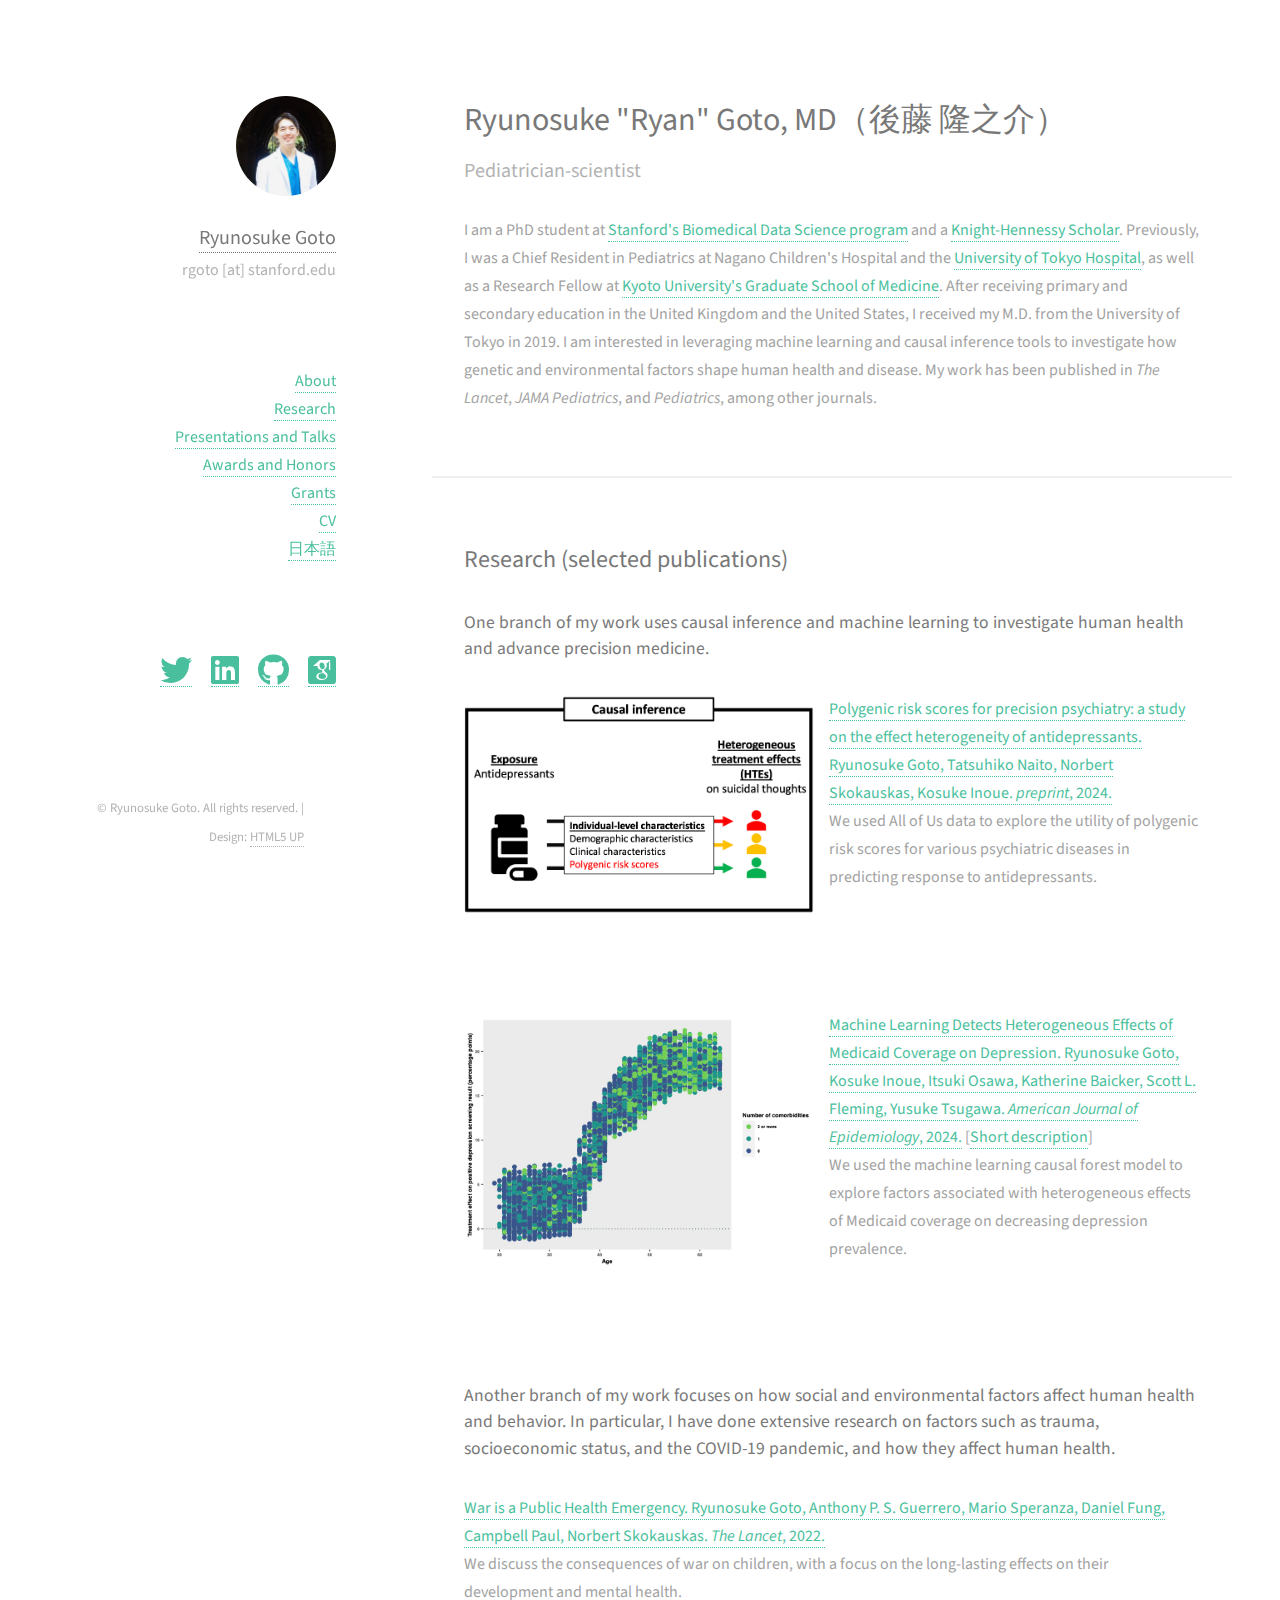
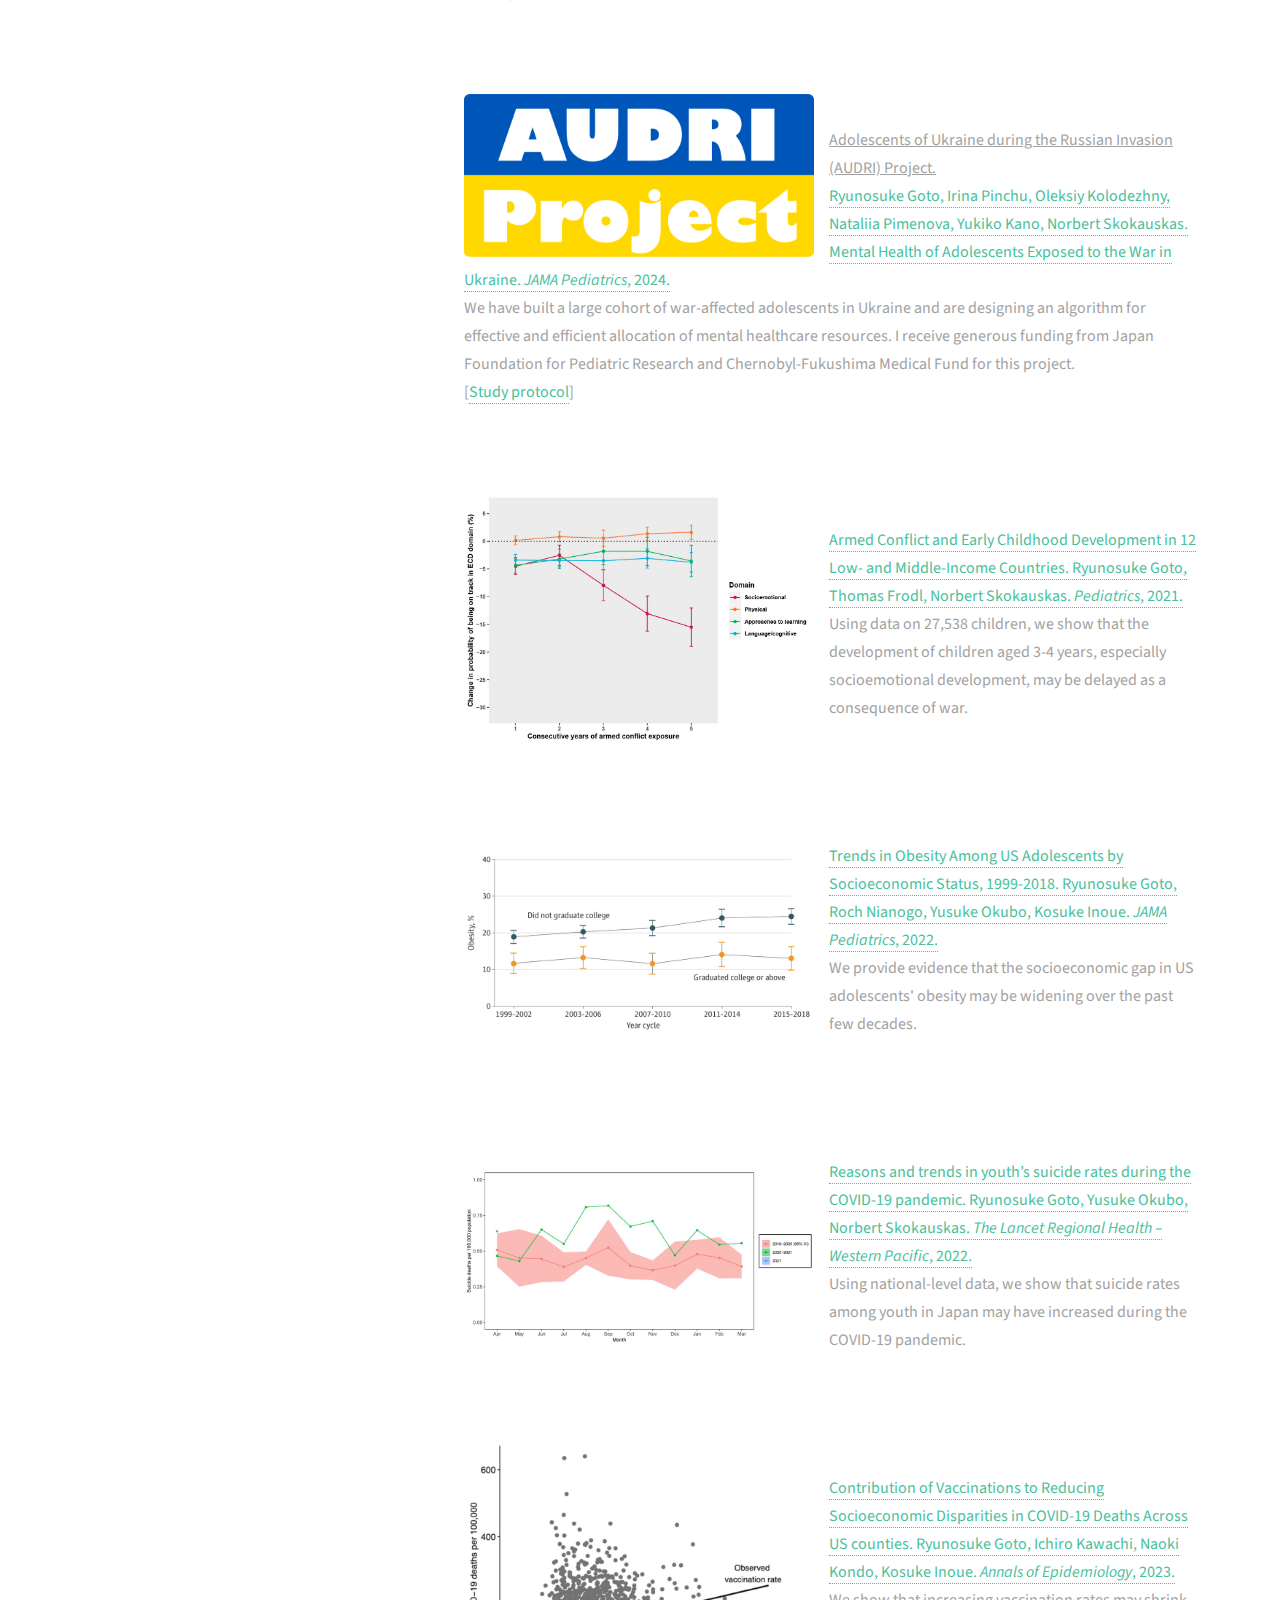
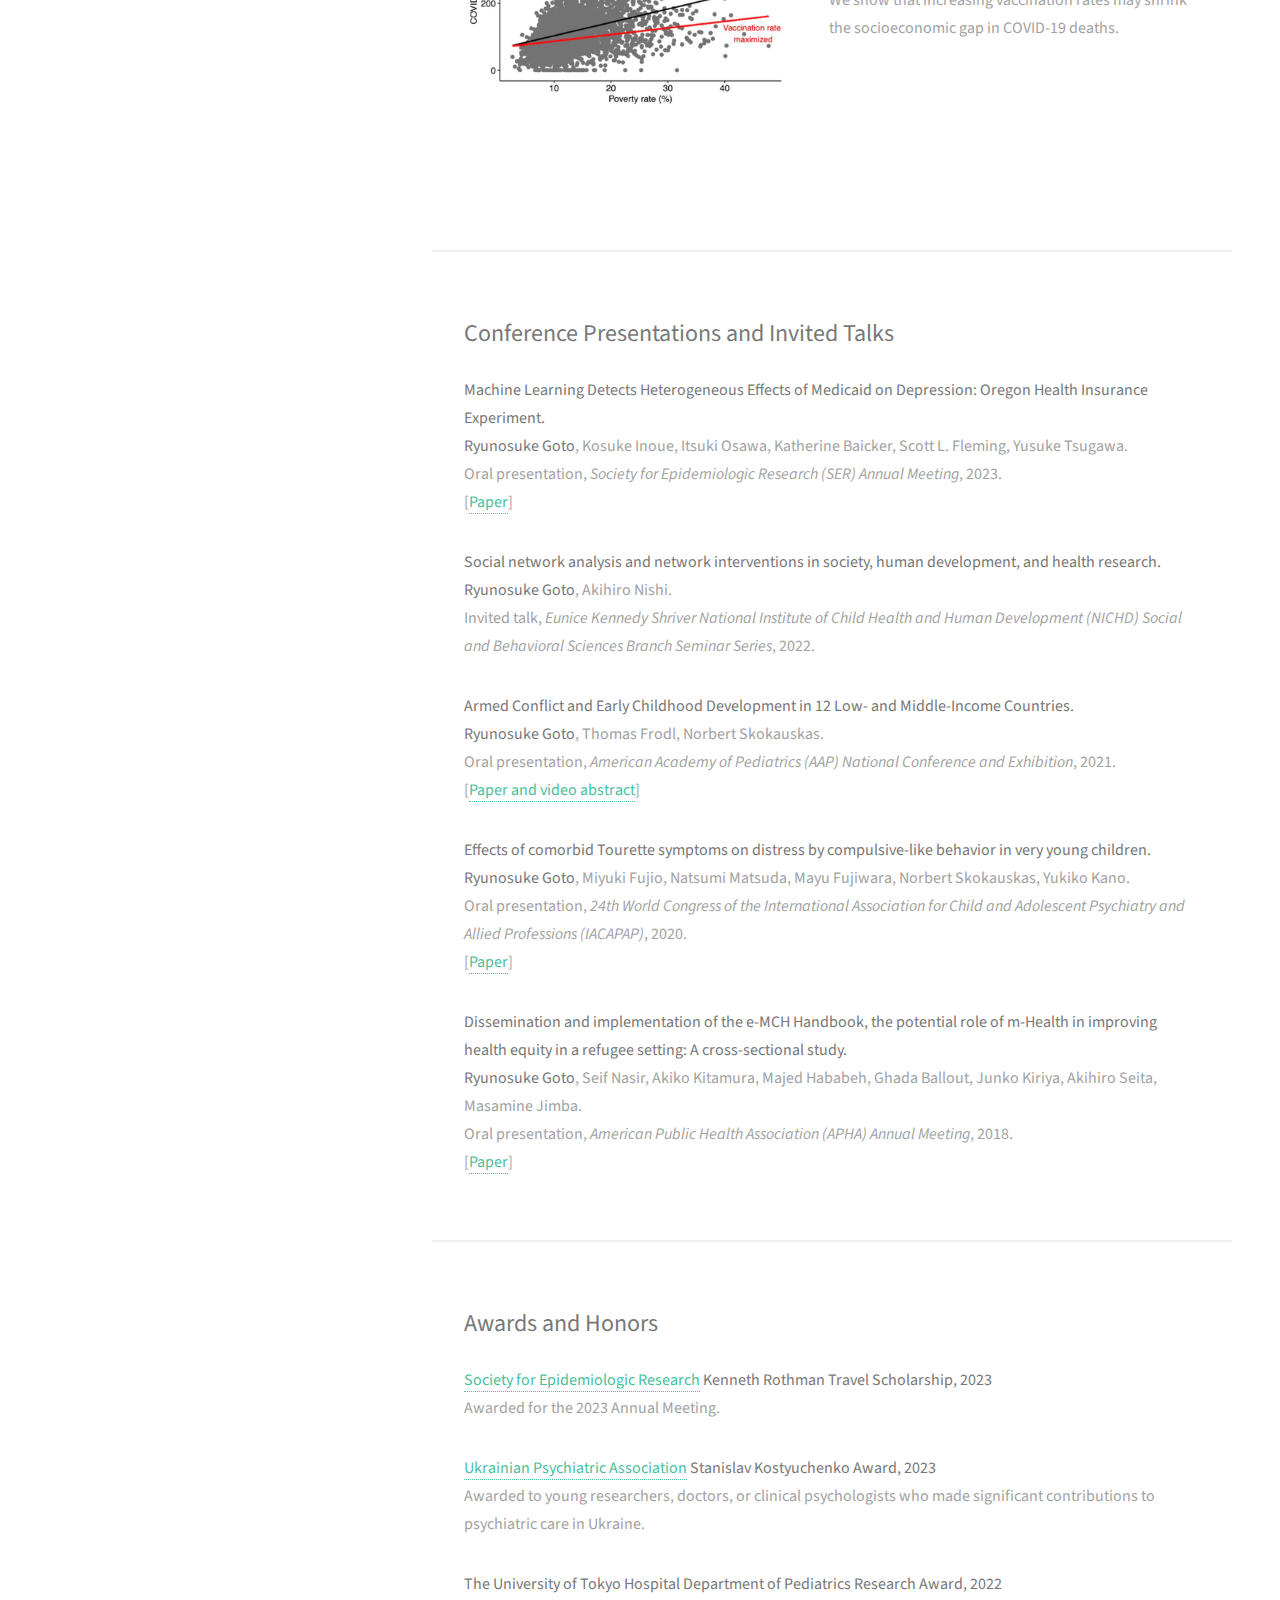
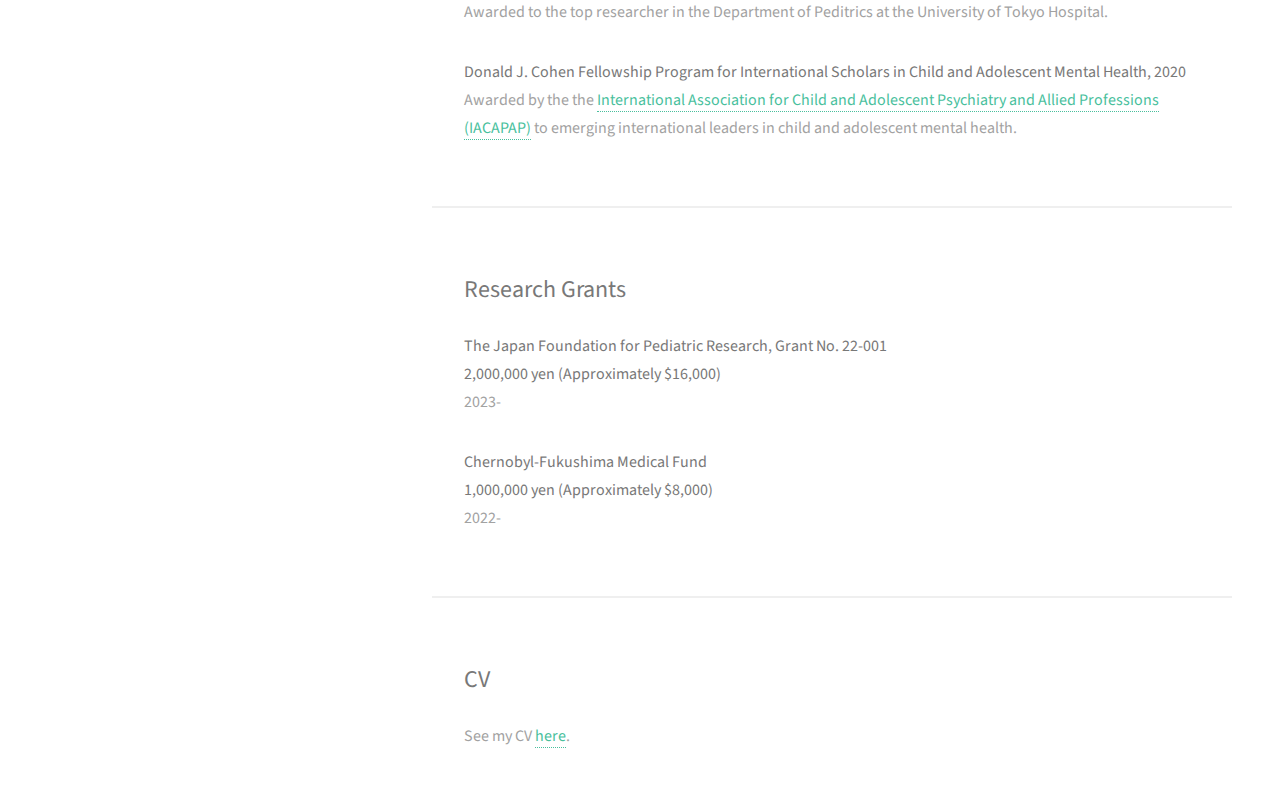
==== commit d16dfa70: "Update CV" ====
--- a/index.html
+++ b/index.html
@@ -74,9 +74,9 @@
 											<img src="images/PRS_HTE.png" alt="prs" class="image md-section"/>
 										</p>
 										<p>
-											<a href="" target="_blank">Polygenic risk scores for precision psychiatry: a study on the effect heterogeneity of antidepressants. Ryunosuke Goto, Tatsuhiko Naito, Norbert Skokauskas, Kosuke Inoue. <i><!-- medRxiv -->preprint</i>, 2024.</a> 
-										<br>
-										We used All of Us Research data to explore the utility of polygenic risk scores for various psychiatric diseases in predicting response to antidepressants.
+											<a href="https://www.medrxiv.org/content/10.1101/2024.11.02.24316657v1" target="_blank">Polygenic risk scores for precision psychiatry: a study on the effect heterogeneity of antidepressants. Ryunosuke Goto, Tatsuhiko Naito, Norbert Skokauskas, Kosuke Inoue. <i><!-- medRxiv -->preprint</i>, 2024.</a> 
+										<br>
+										We used All of Us data to explore the utility of polygenic risk scores for various psychiatric diseases in predicting response to antidepressants.
 										
 										</p>
 										
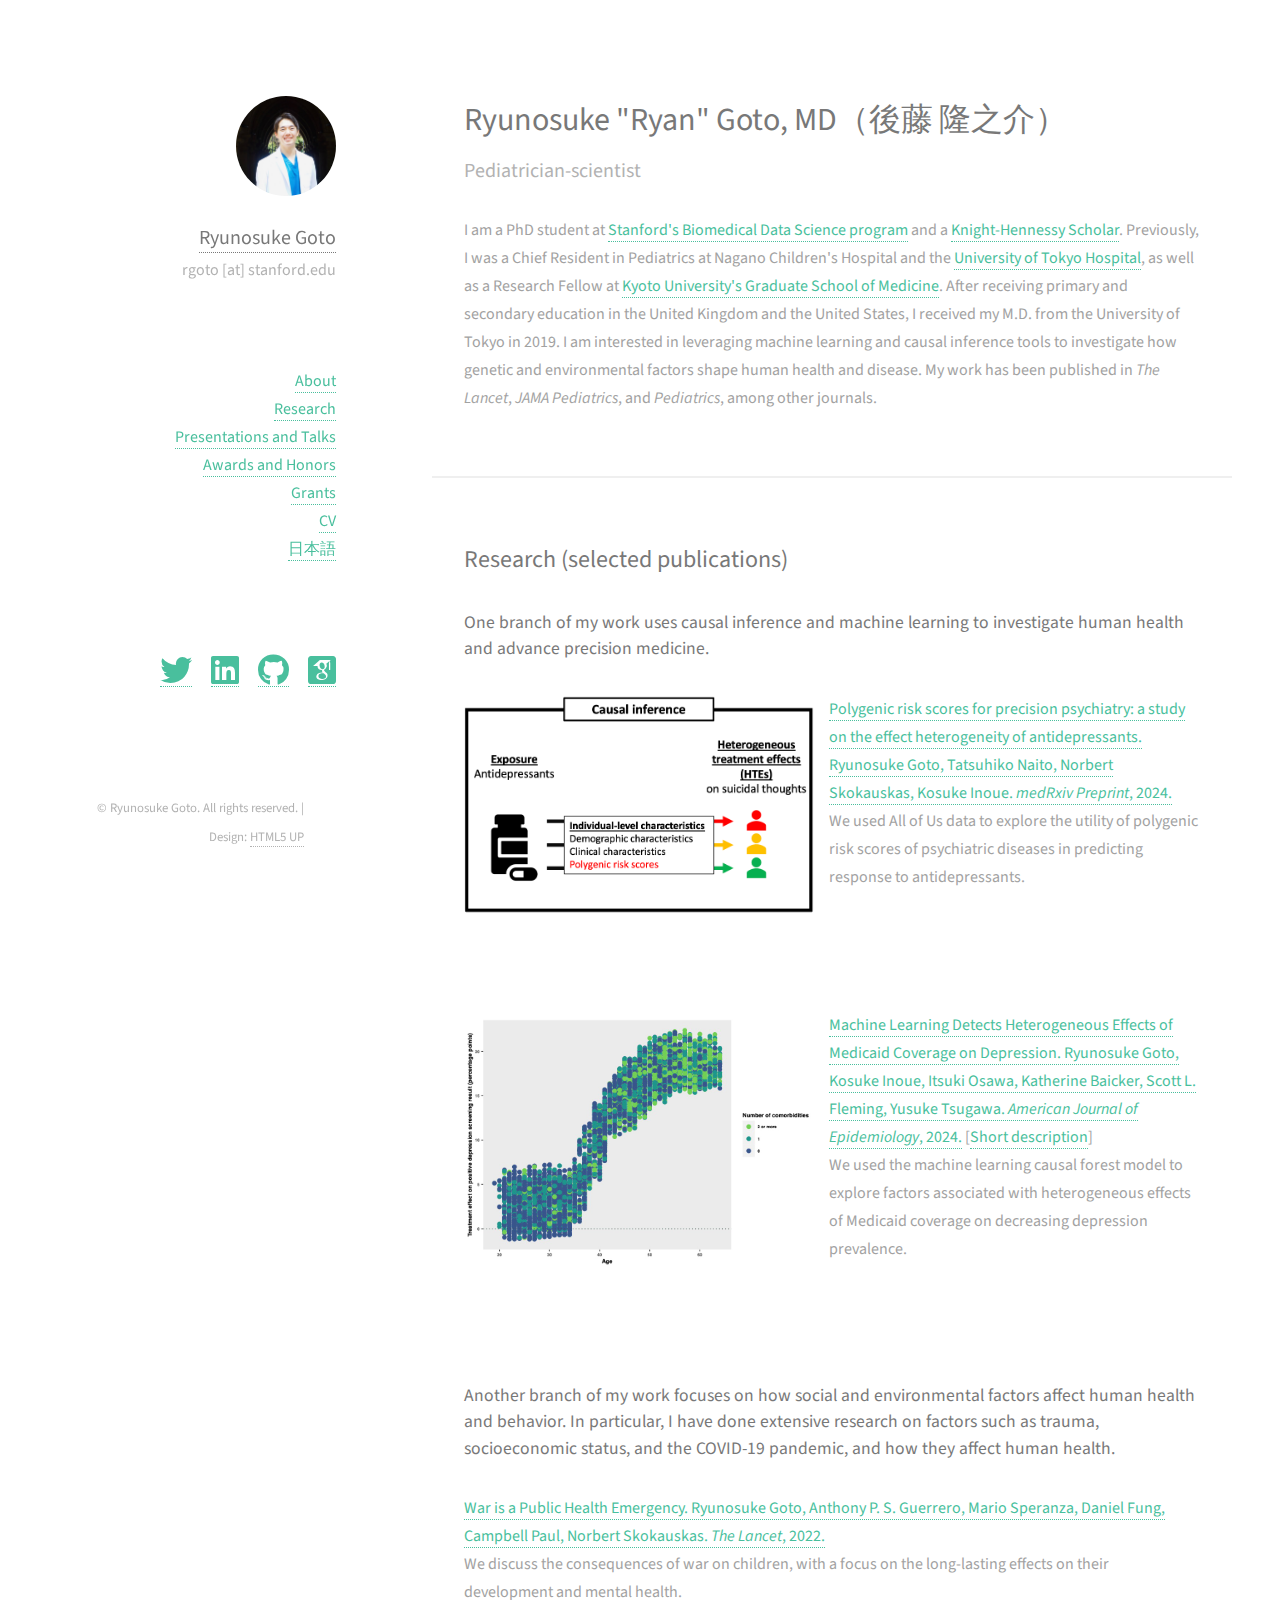
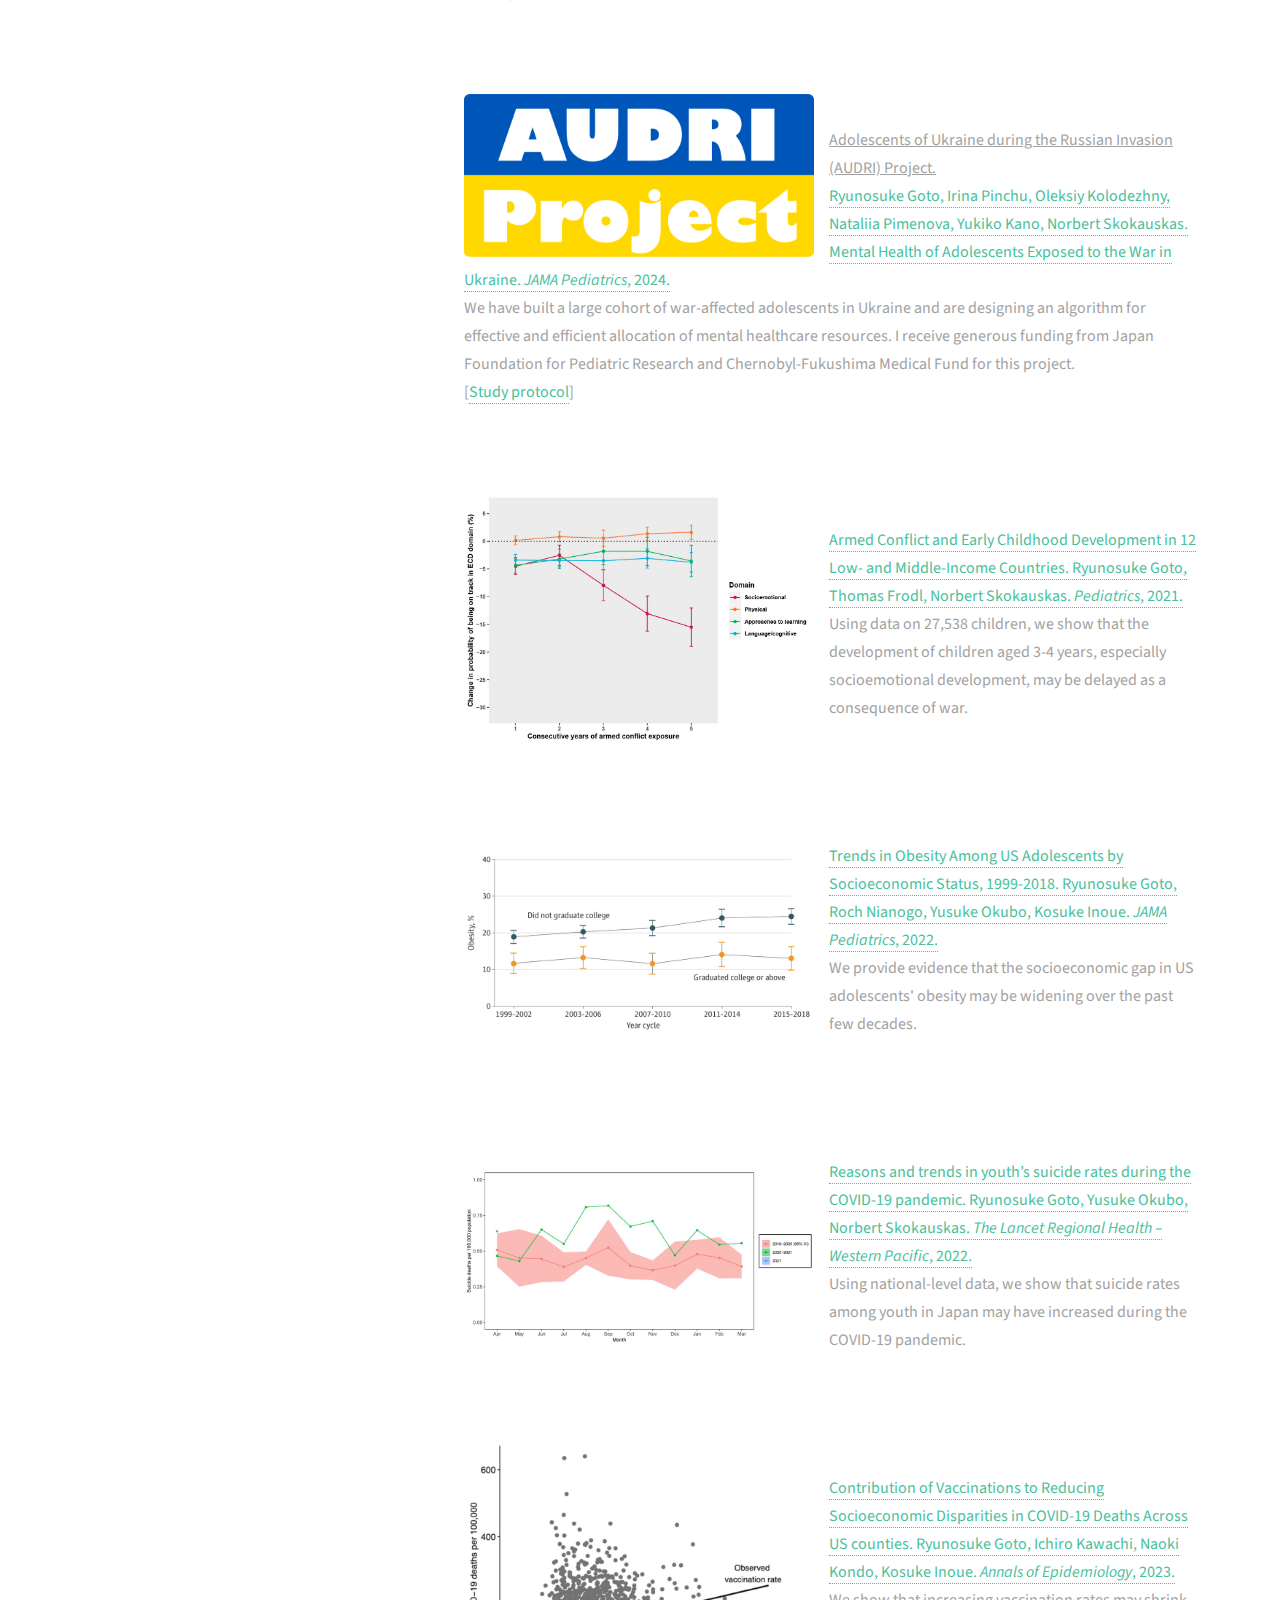
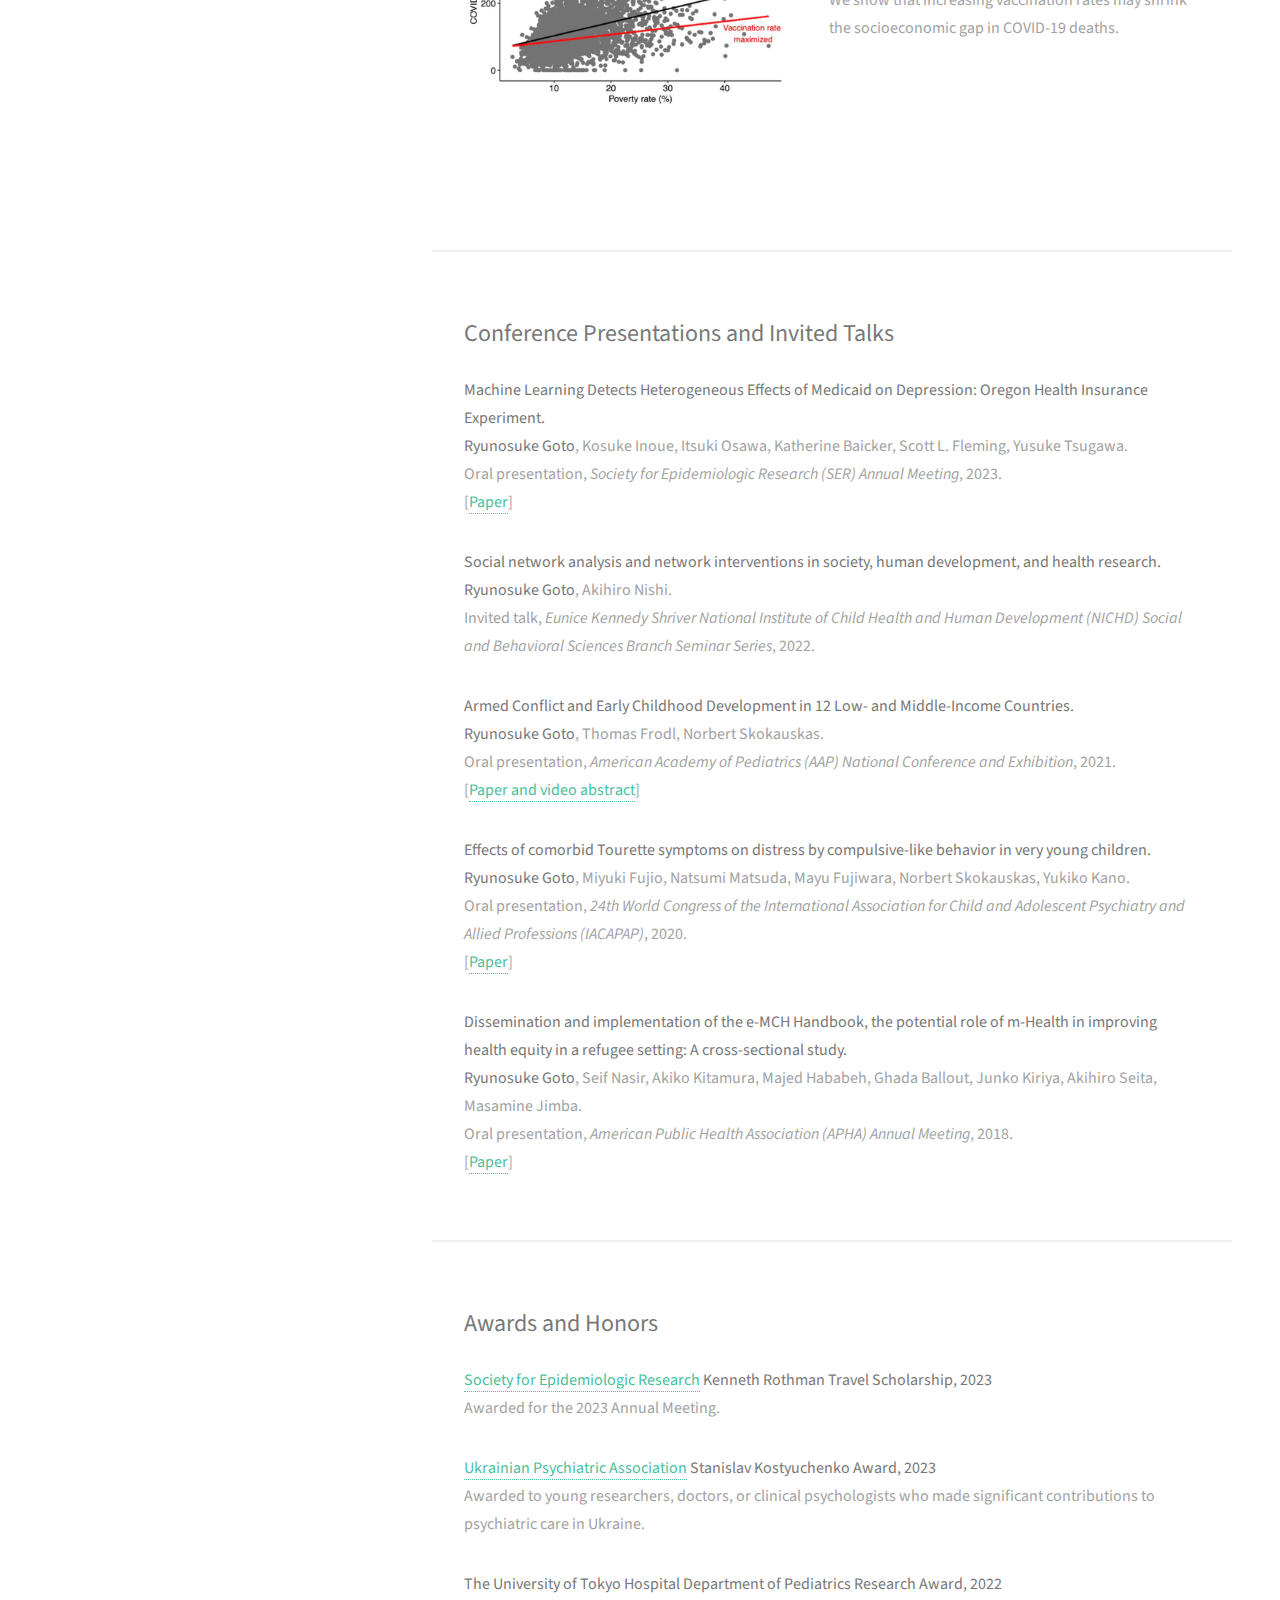
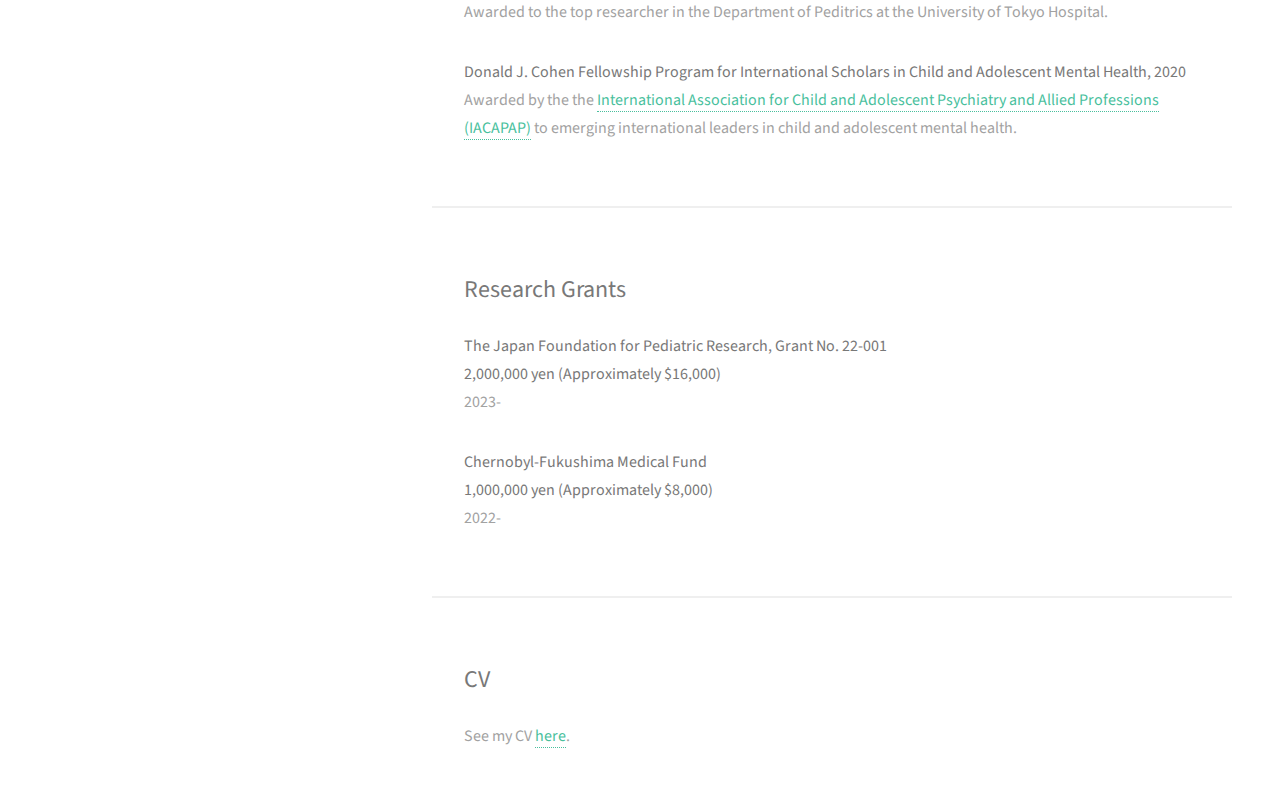
==== commit 215515db: "Update index.html" ====
--- a/index.html
+++ b/index.html
@@ -74,9 +74,9 @@
 											<img src="images/PRS_HTE.png" alt="prs" class="image md-section"/>
 										</p>
 										<p>
-											<a href="https://www.medrxiv.org/content/10.1101/2024.11.02.24316657v1" target="_blank">Polygenic risk scores for precision psychiatry: a study on the effect heterogeneity of antidepressants. Ryunosuke Goto, Tatsuhiko Naito, Norbert Skokauskas, Kosuke Inoue. <i><!-- medRxiv -->preprint</i>, 2024.</a> 
-										<br>
-										We used All of Us data to explore the utility of polygenic risk scores for various psychiatric diseases in predicting response to antidepressants.
+											<a href="https://www.medrxiv.org/content/10.1101/2024.11.02.24316657v1" target="_blank">Polygenic risk scores for precision psychiatry: a study on the effect heterogeneity of antidepressants. Ryunosuke Goto, Tatsuhiko Naito, Norbert Skokauskas, Kosuke Inoue. <i>medRxiv Preprint</i>, 2024.</a> 
+										<br>
+										We used All of Us data to explore the utility of polygenic risk scores of psychiatric diseases in predicting response to antidepressants.
 										
 										</p>
 										
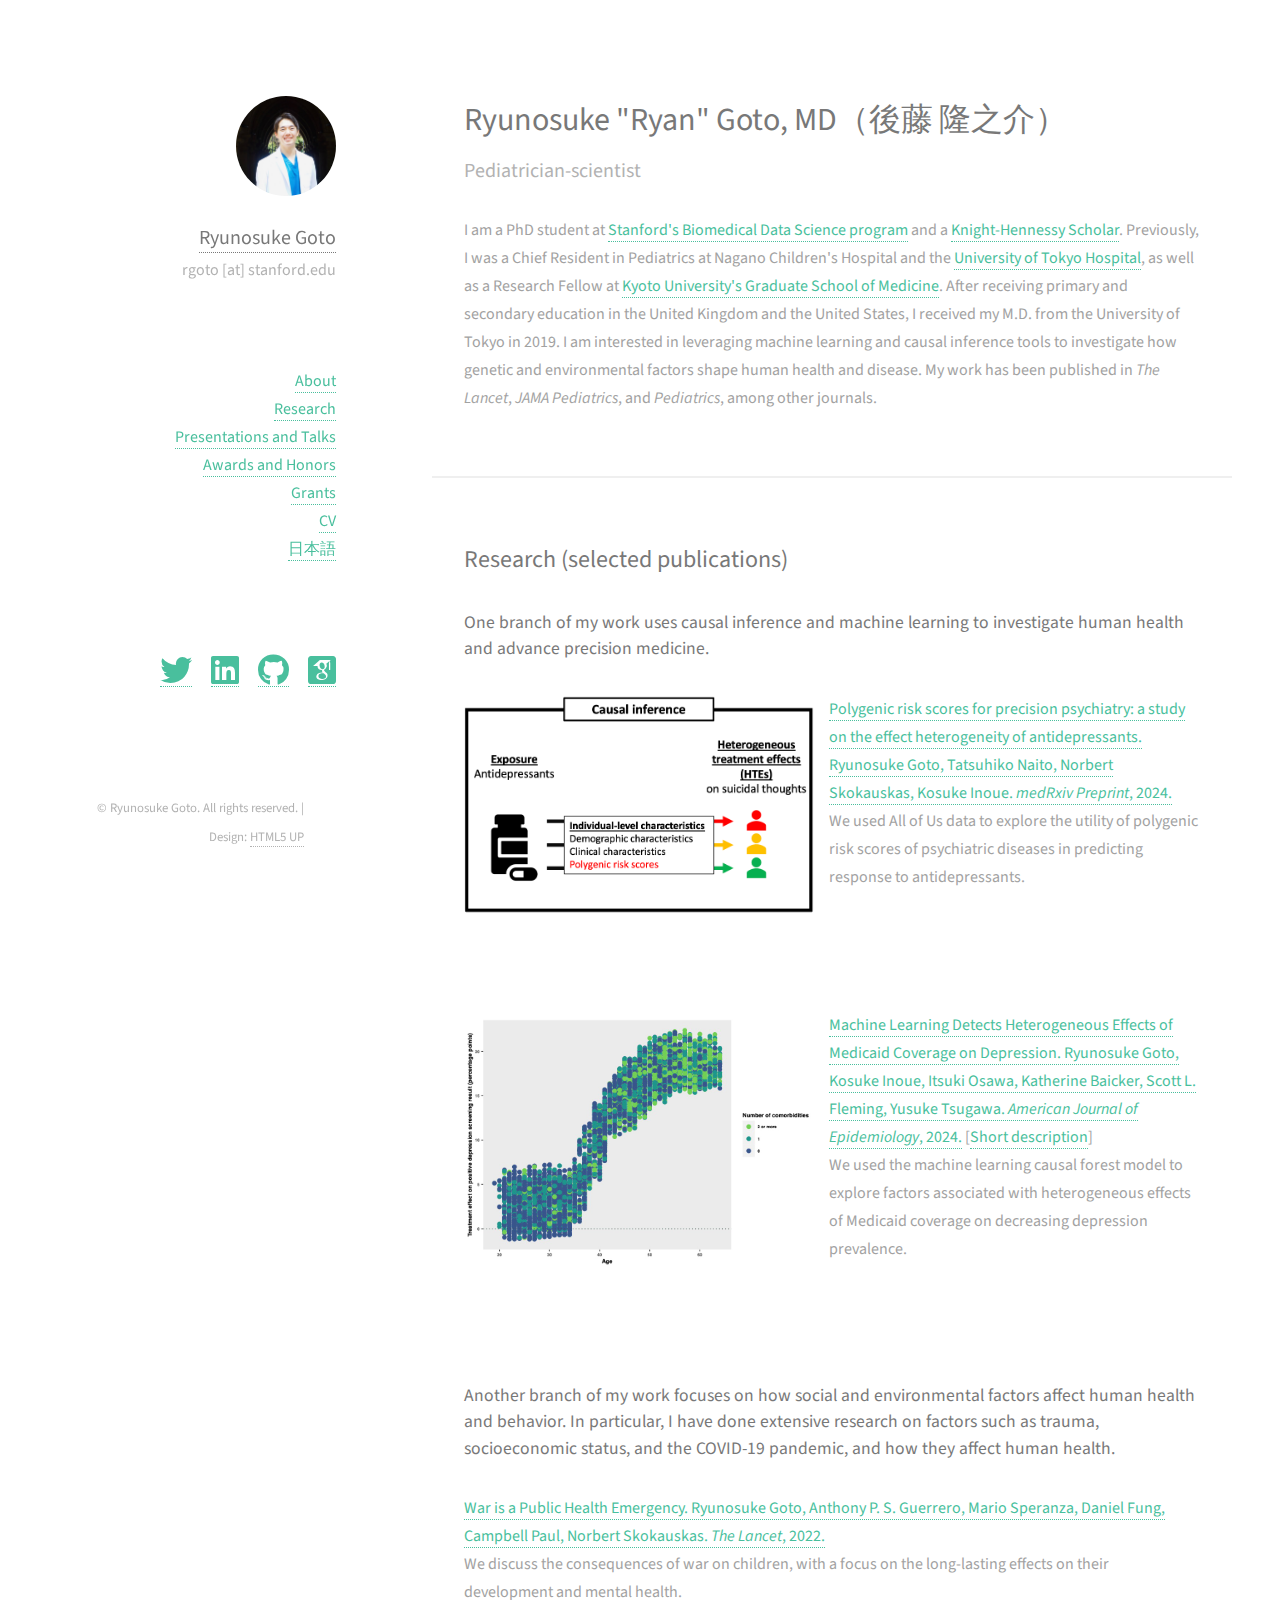
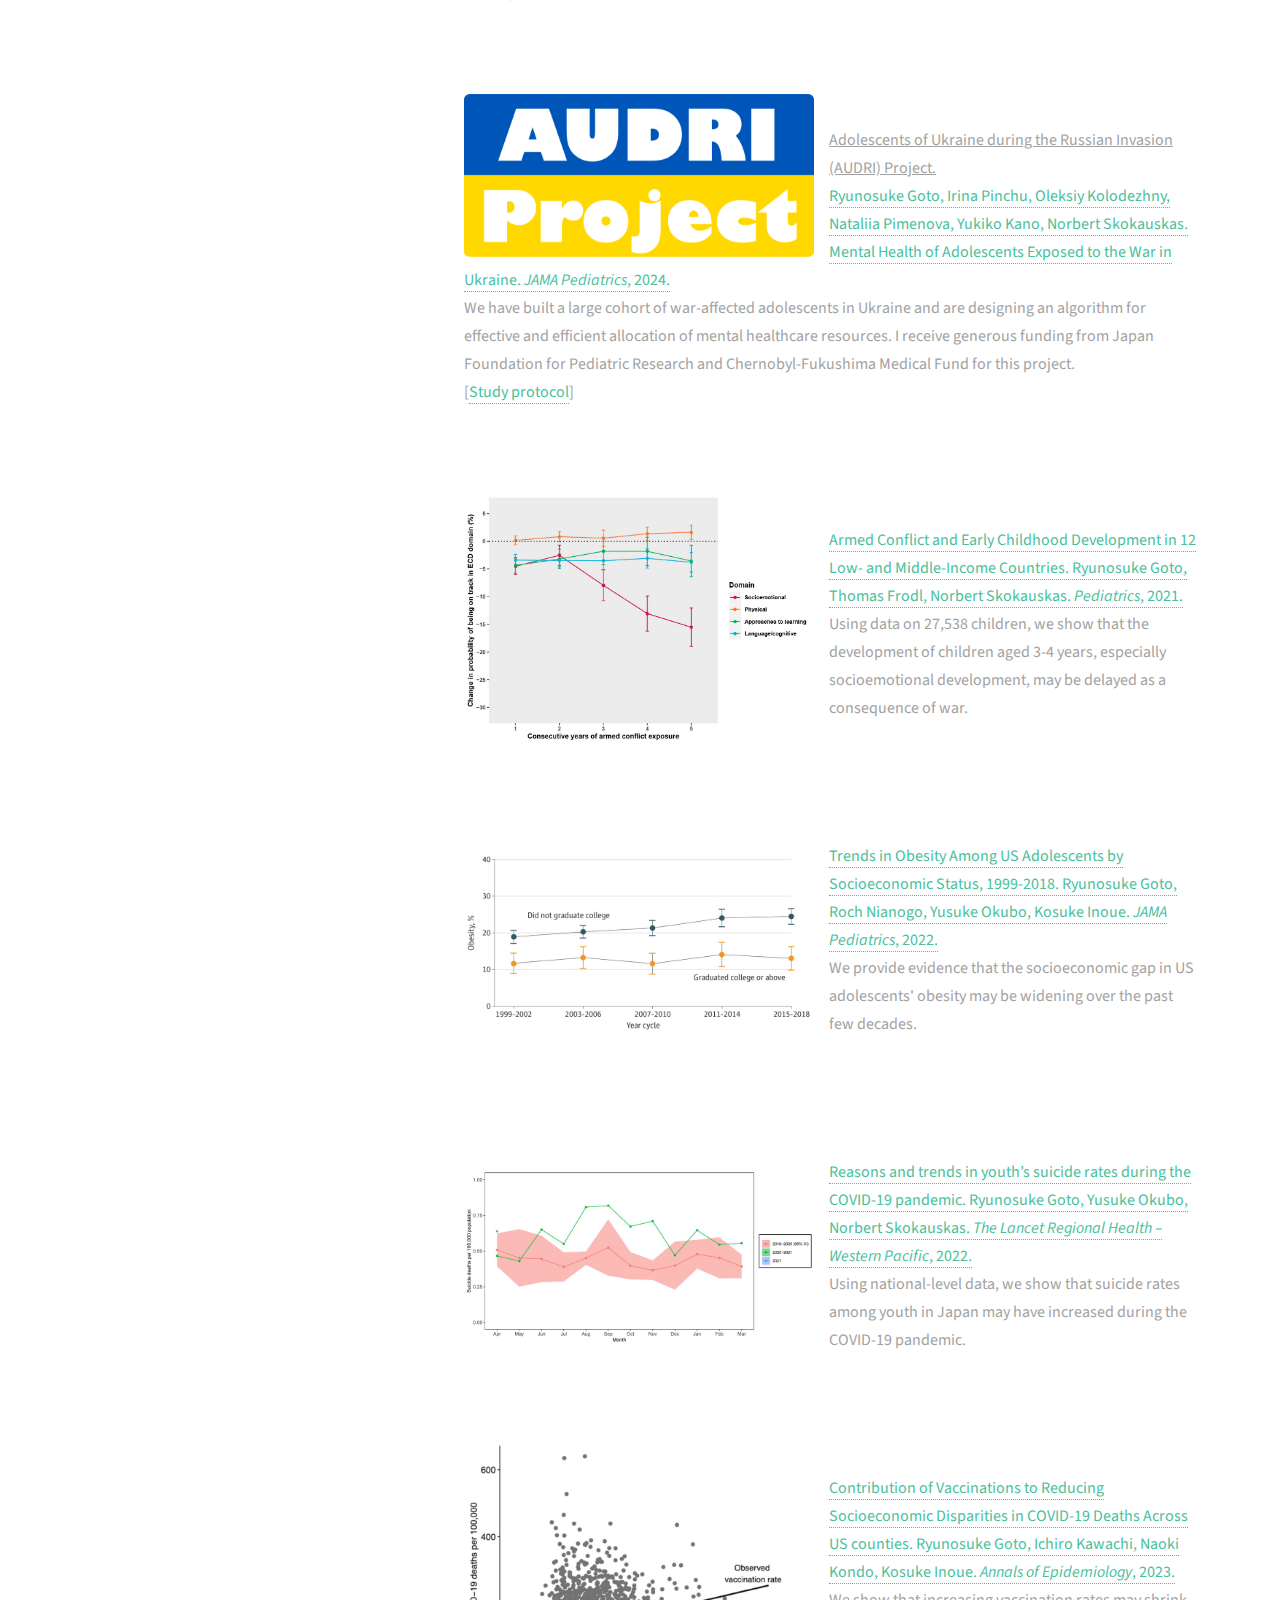
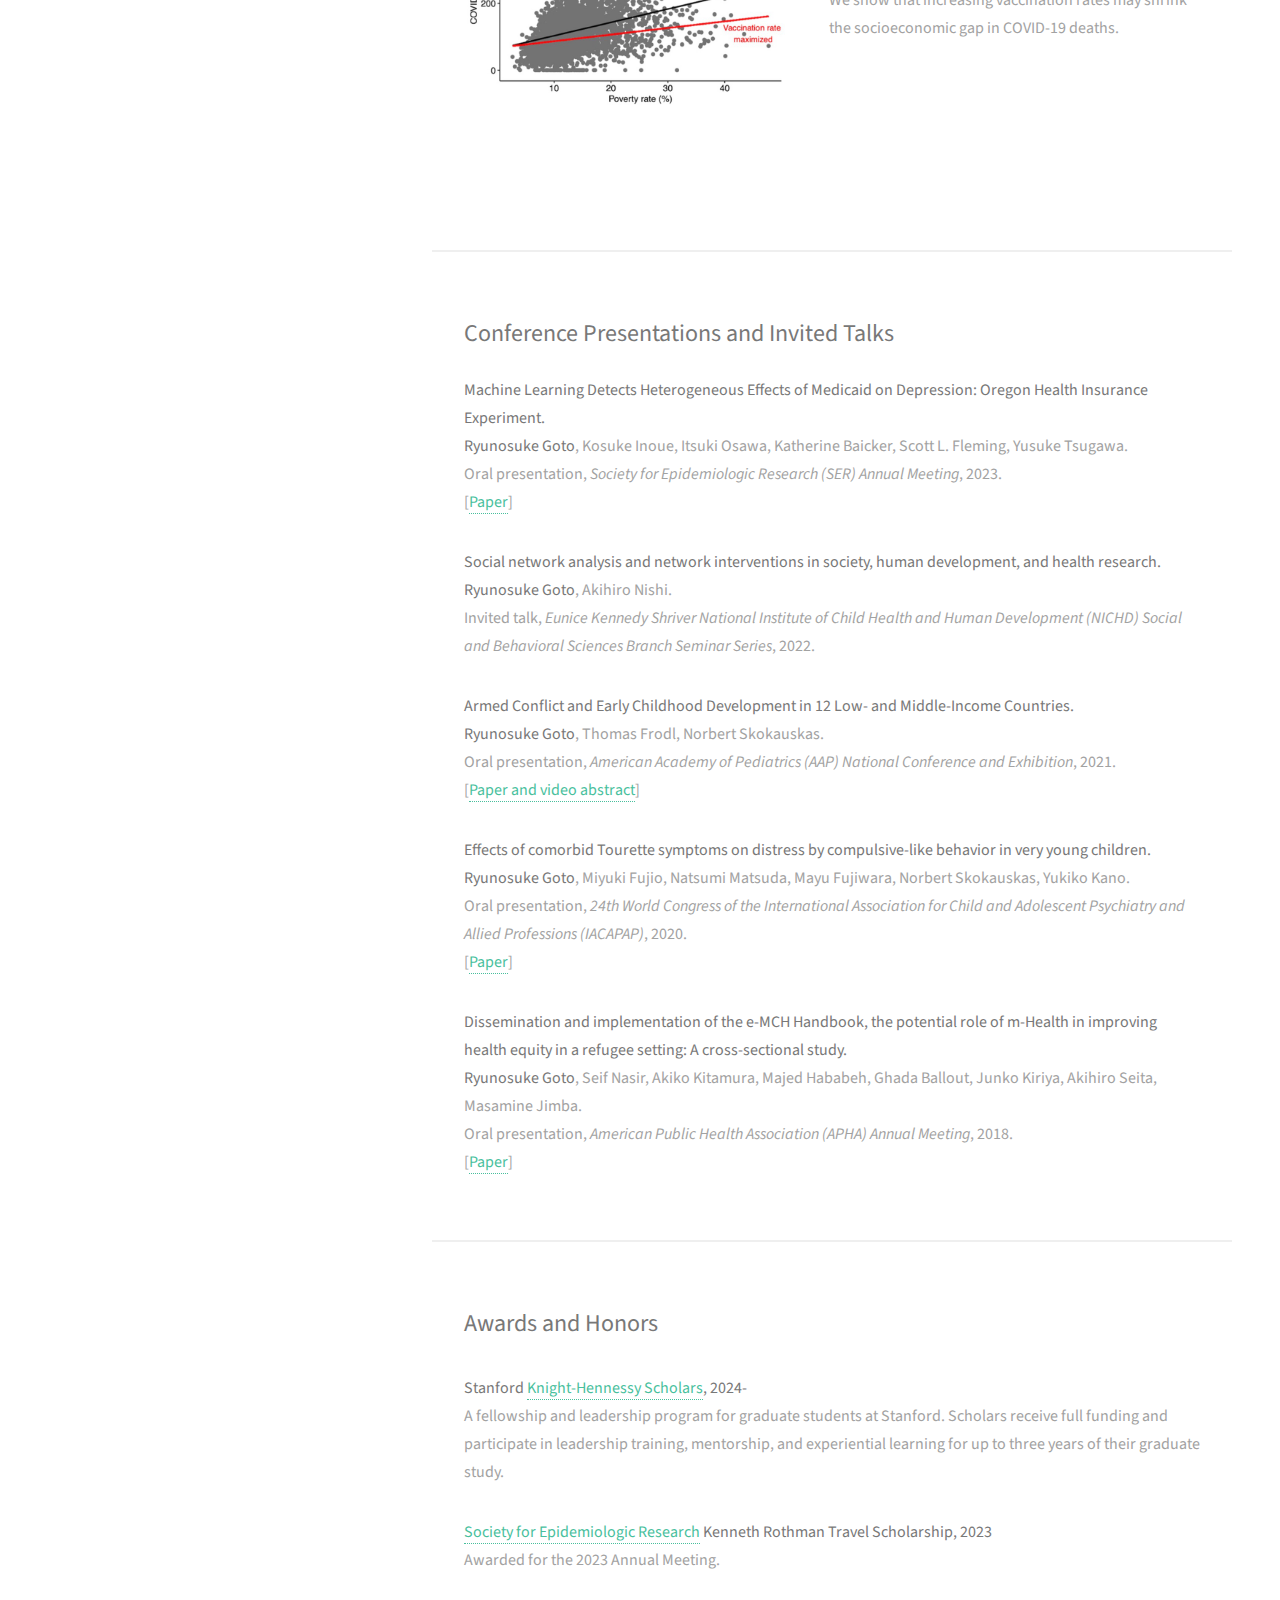
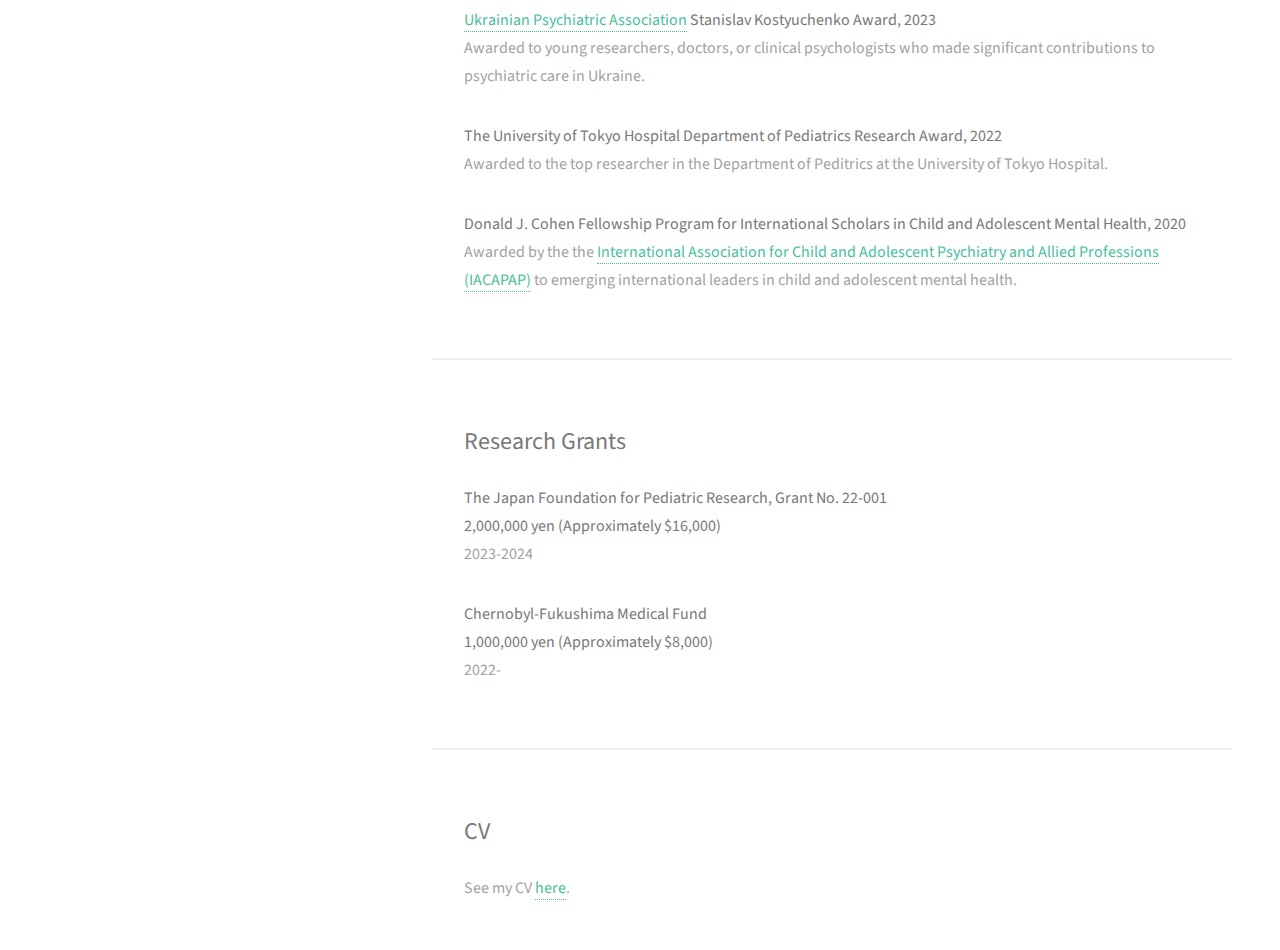
==== commit 402cbf28: "Update index" ====
--- a/index.html
+++ b/index.html
@@ -229,6 +229,13 @@
 							<section id="awards">
 								<div class="container">
 								<h2> Awards and Honors </h2>
+								<p></p>
+									<b>Stanford <a href="https://knight-hennessy.stanford.edu/"  target="_blank">Knight-Hennessy Scholars</a>, 2024-</b>
+									<br>
+									A fellowship and leadership program for graduate students at Stanford. Scholars receive full funding and participate in leadership training, mentorship, and experiential learning for up to three years of their graduate study.
+									<br>
+
+								</p>
 								<p>
 									<b><a href="https://epiresearch.org/"  target="_blank">Society for Epidemiologic Research</a> Kenneth Rothman Travel Scholarship, 2023</b>
 									<br>
@@ -267,7 +274,7 @@
 									<br>
 									<b>2,000,000 yen (Approximately $16,000)</b>
 									<br>
-									2023-
+									2023-2024
 									<br>
 									
 								</p>
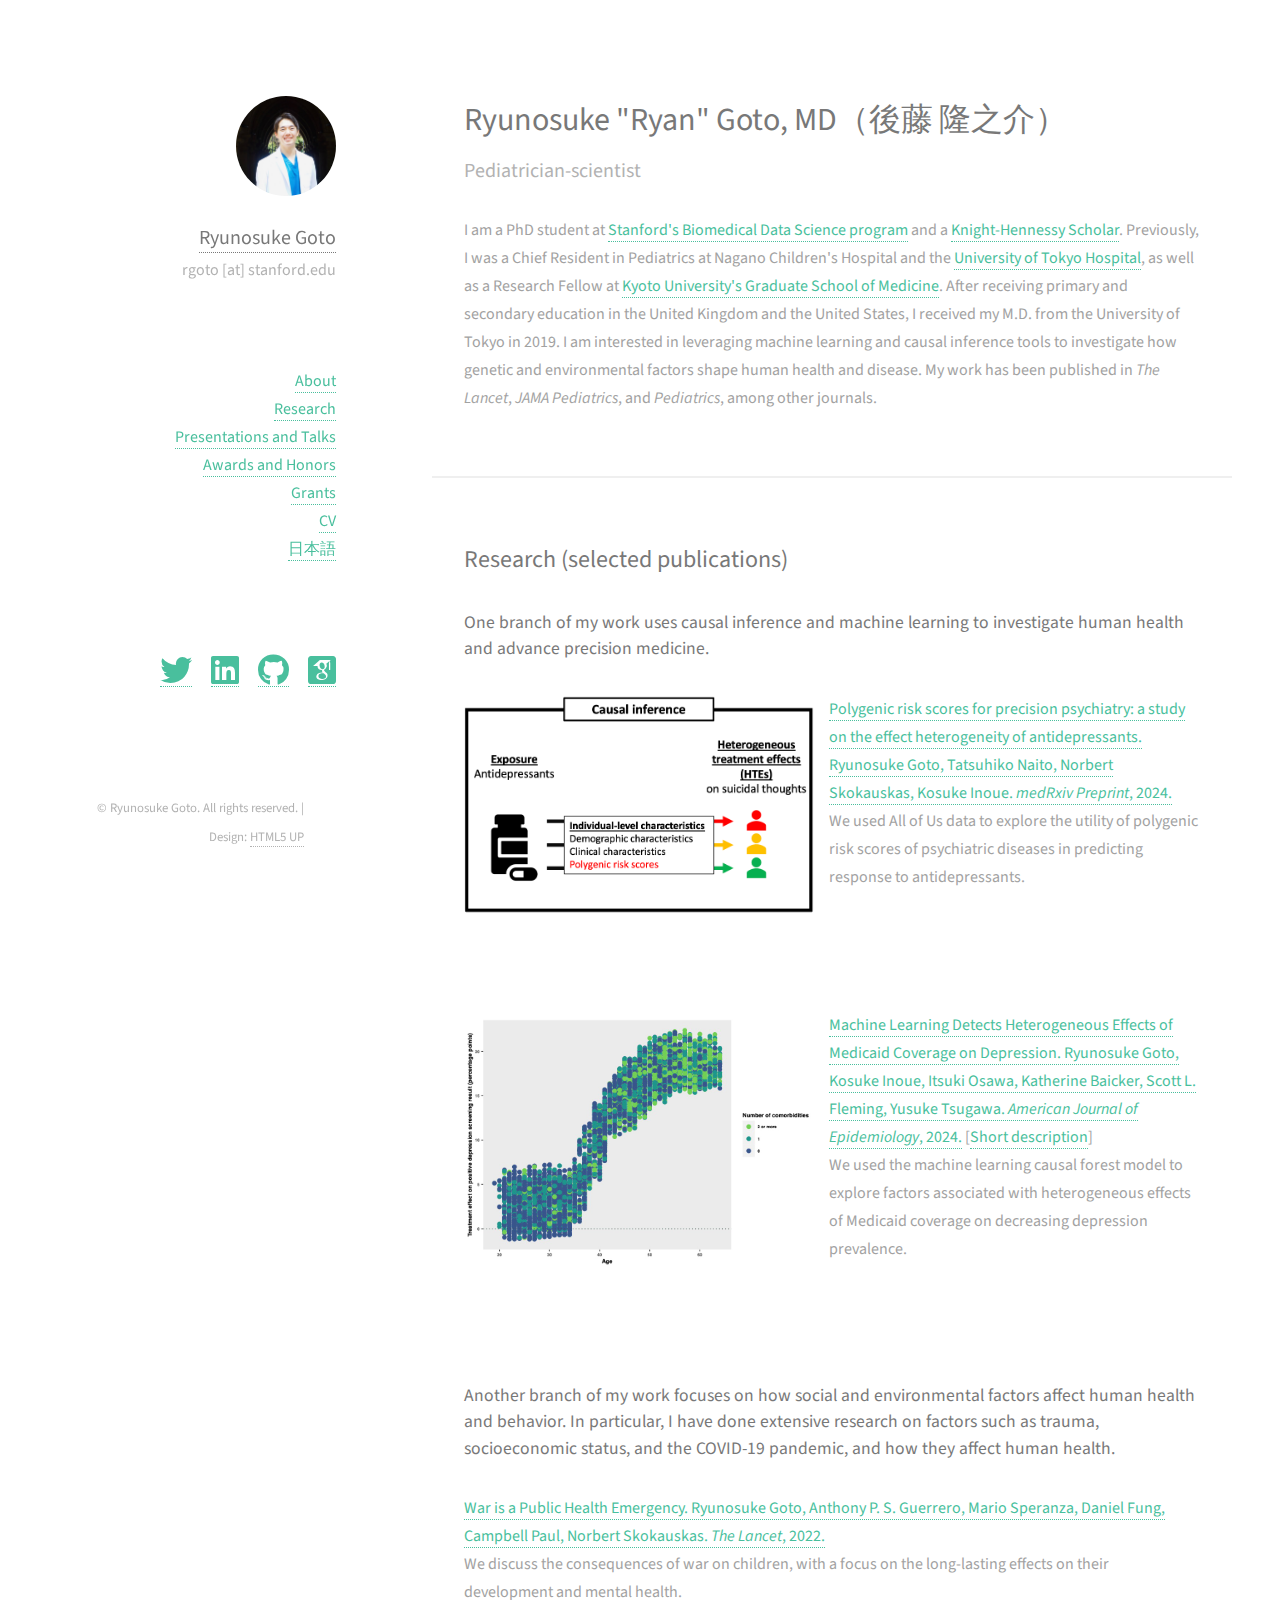
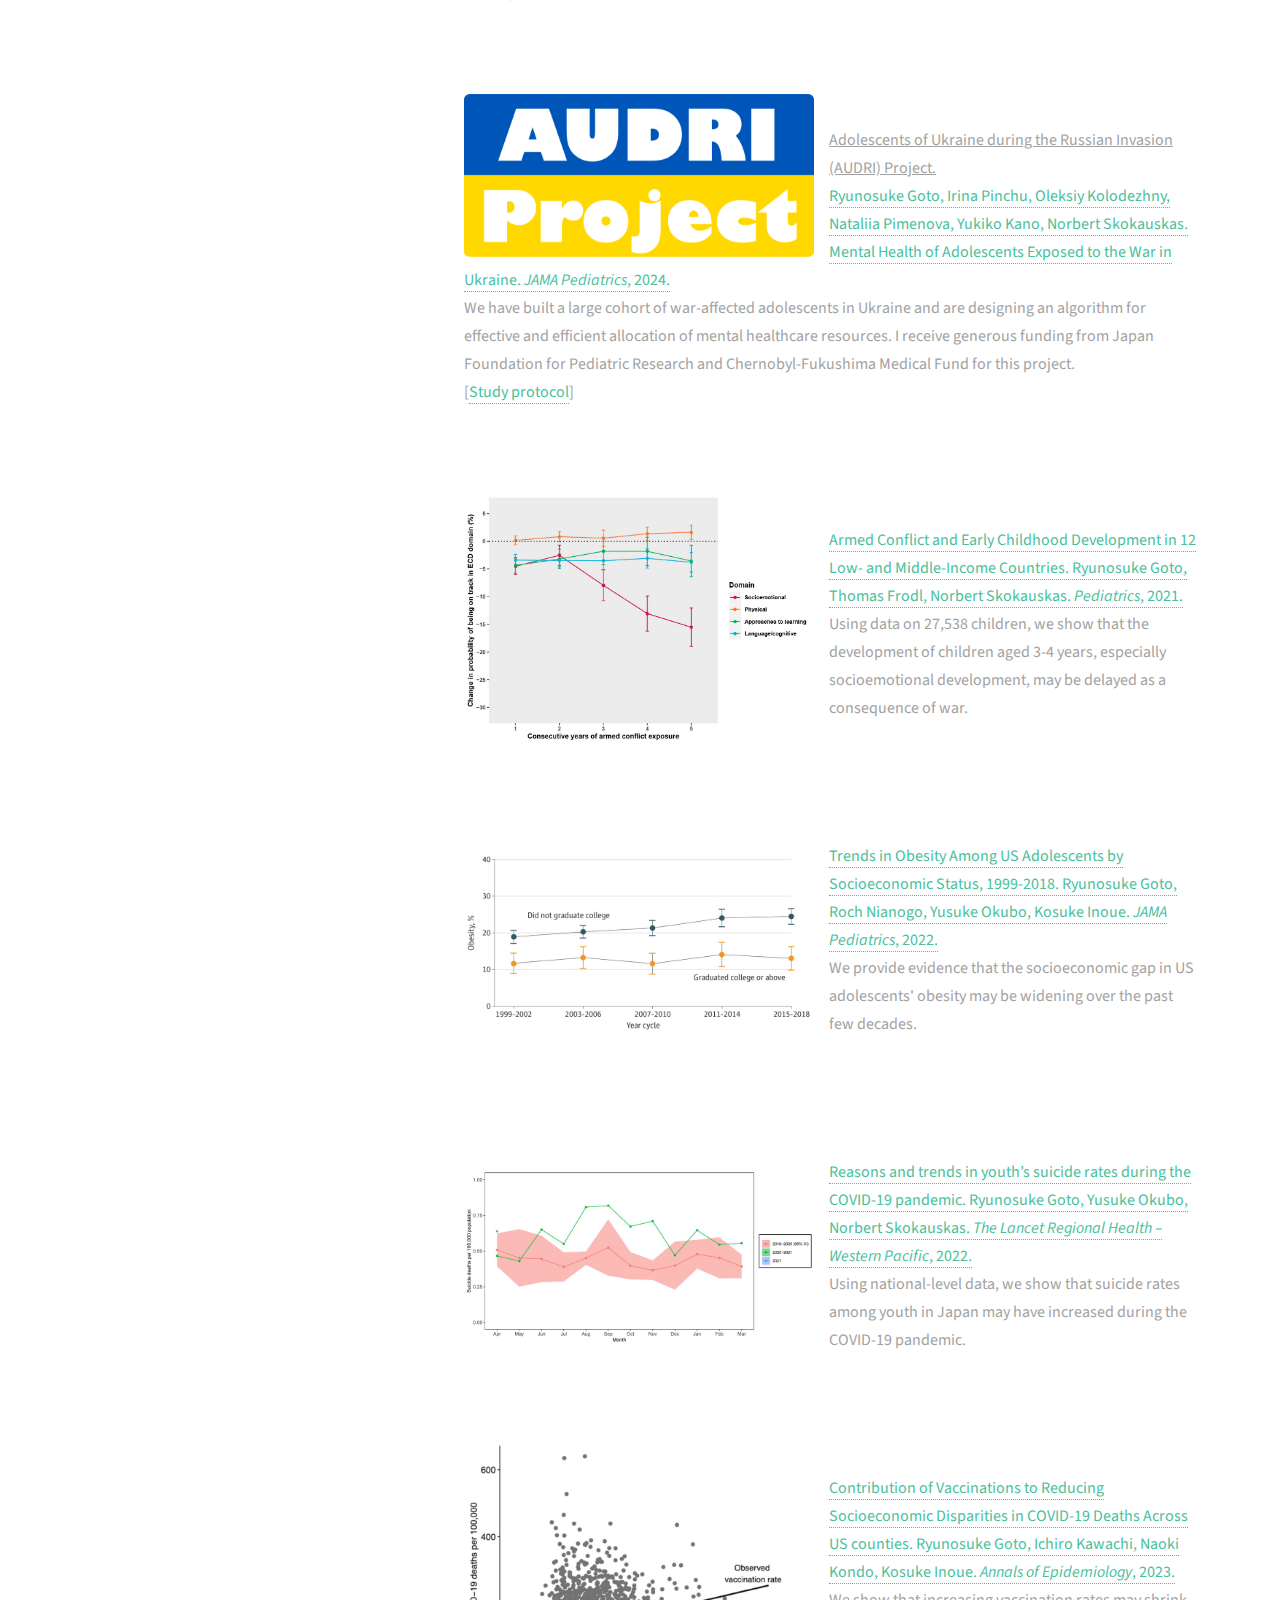
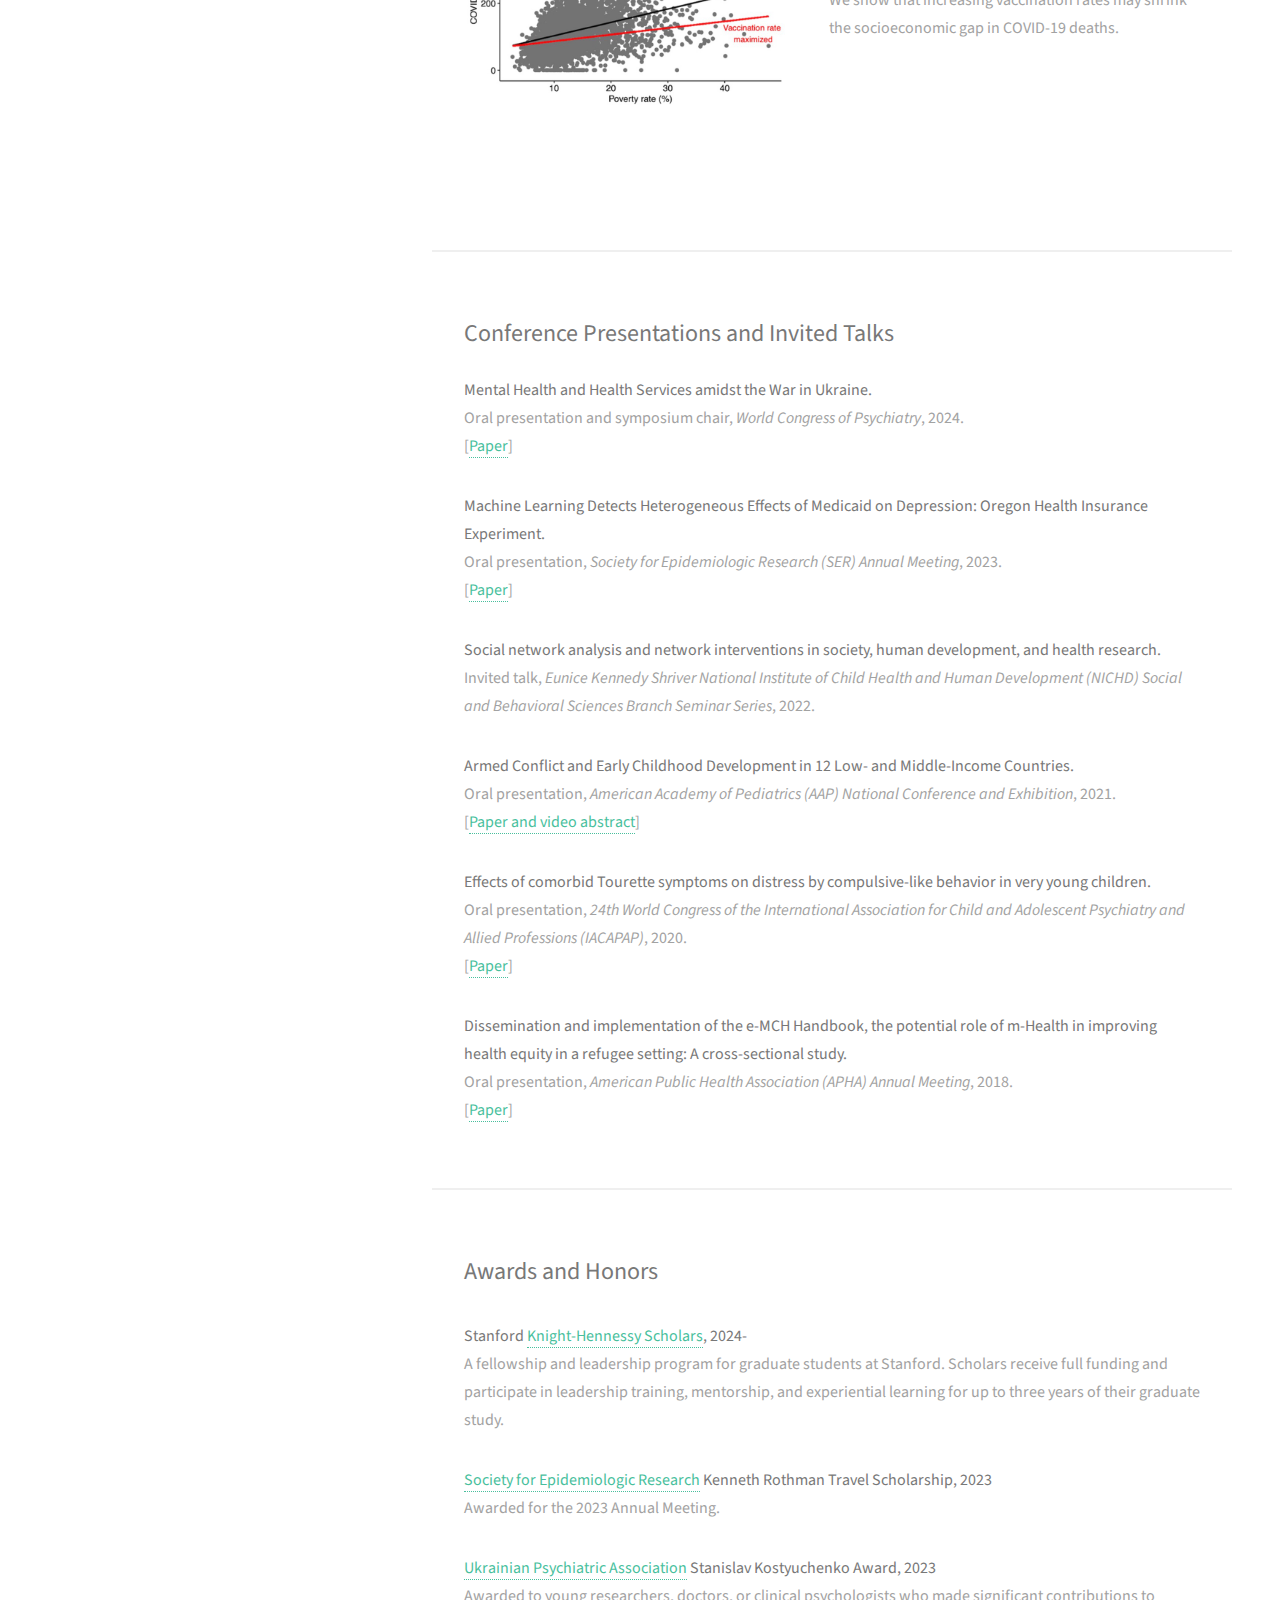
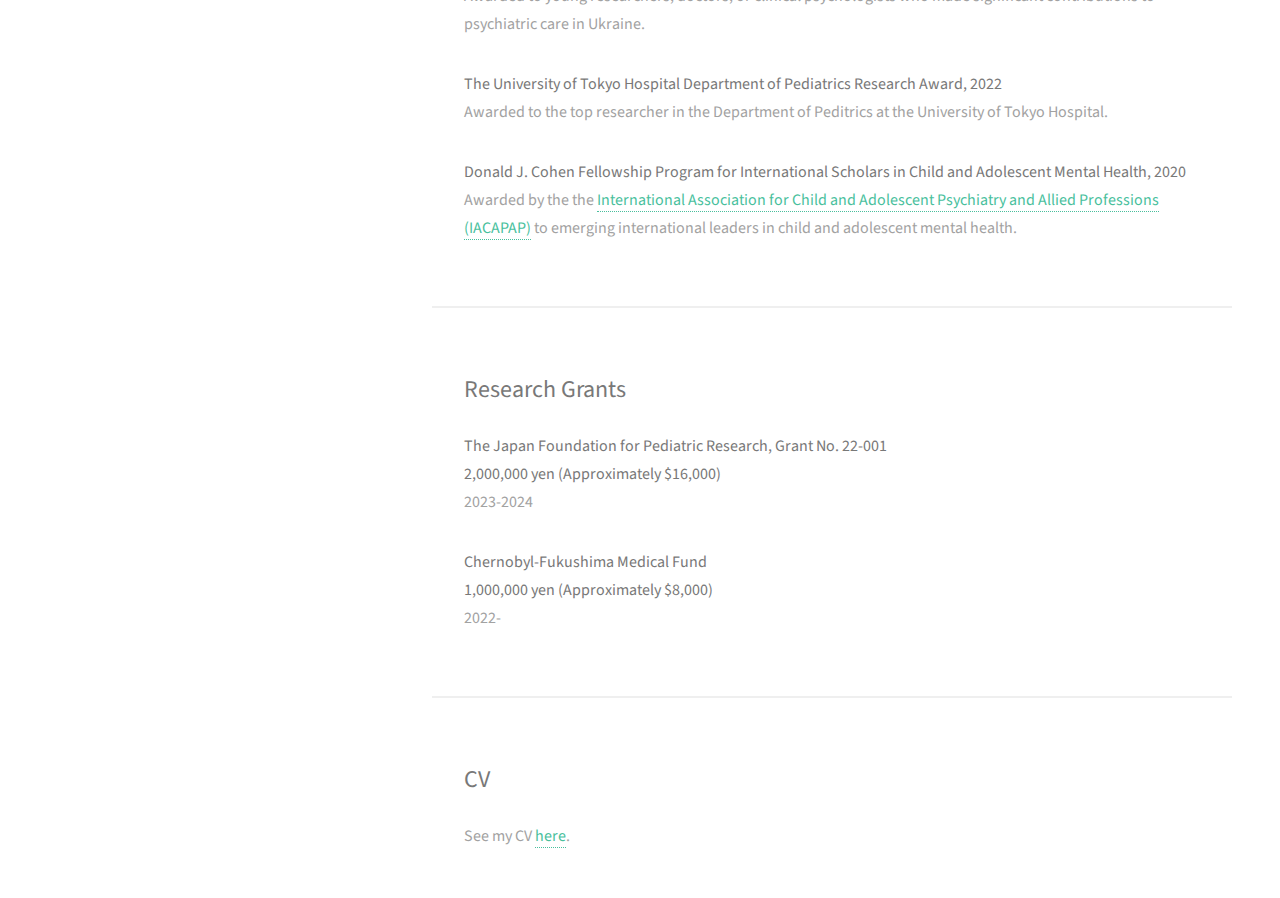
==== commit be2a6772: "Update index" ====
--- a/index.html
+++ b/index.html
@@ -35,7 +35,7 @@
 				<footer>
 					<ul class="icons">
 						<li><a href="https://twitter.com/ryunosuke_goto" class="fab fa-twitter fa-2x" target="_blank"><span class="label"></span></a></li>
-						<li><a href="https://jp.linkedin.com/in/ryunosuke-goto-m-d-21199a158" class="fab fa-linkedin fa-2x" target="_blank"><span class="label"></span></a></li>
+						<li><a href="https://www.linkedin.com/in/ryunosuke-goto/" class="fab fa-linkedin fa-2x" target="_blank"><span class="label"></span></a></li>
 						<li><a href="https://github.com/ryunosukegoto/" class="fab fa-github fa-2x" target="_blank"><span class="label"></span></a></li>
 						<li><a href="https://scholar.google.com/citations?user=Jt1Kbs4AAAAJ&hl=en" class="ai ai-google-scholar-square ai-2x" target="_blank"><span class="label"></span></a></li>
 					</ul>
@@ -181,10 +181,15 @@
 								<div class="container">
 								<h2>Conference Presentations and Invited Talks</h2>
 									<p>
+										<b>Mental Health and Health Services amidst the War in Ukraine.</b>
+										<br>
+										Oral presentation and symposium chair, <i>World Congress of Psychiatry</i>, 2024.
+										<br>
+										[<a href="https://jamanetwork.com/journals/jamapediatrics/fullarticle/2816152?guestAccessKey=413343c9-321b-46f5-81c5-bcecc9670fca&utm_source=jps&utm_medium=email&utm_campaign=author_alert-jamanetwork&utm_content=author-author_engagement&utm_term=1m" target="_blank">Paper</a>]
+									</p>
+									<p>
 										<b>Machine Learning Detects Heterogeneous Effects of Medicaid on Depression: Oregon Health Insurance Experiment.</b>
 										<br>
-										<b>Ryunosuke Goto</b>, Kosuke Inoue, Itsuki Osawa, Katherine Baicker, Scott L. Fleming, Yusuke Tsugawa. 
-										<br>
 										Oral presentation, <i>Society for Epidemiologic Research (SER) Annual Meeting</i>, 2023.
 										<br>
 										[<a href="https://urldefense.com/v3/__https://track.smtpsendmail.com/9032119/c?p=[base64];!!F9wkZZsI-LA!GStnugDzEH1kgFhlsczz1_XQcbvYE-UoCWvDomAwJQdg7HDkhkZ6aYSISCFcMYvpZOxa8voTbd1HSVNrtOuXBjggww$" target="_blank">Paper</a>]
@@ -192,16 +197,12 @@
 									<p>
 										<b>Social network analysis and network interventions in society, human development, and health research.</b>
 										<br>
-										<b>Ryunosuke Goto</b>, Akihiro Nishi. 
-										<br>
 										Invited talk, <i>Eunice Kennedy Shriver National Institute of Child Health and Human Development (NICHD) Social and Behavioral Sciences Branch Seminar Series</i>, 2022.
 										<br>
 									</p>
 									<p>
 										<b>Armed Conflict and Early Childhood Development in 12 Low- and Middle-Income Countries.</b>
 										<br>
-										<b>Ryunosuke Goto</b>, Thomas Frodl, Norbert Skokauskas. 
-										<br>
 										Oral presentation, <i>American Academy of Pediatrics (AAP) National Conference and Exhibition</i>, 2021.
 										<br>
 										[<a href="https://doi.org/10.1542/peds.2021-050332" target="_blank">Paper and video abstract</a>]
@@ -209,16 +210,12 @@
 									<p>
 										<b>Effects of comorbid Tourette symptoms on distress by compulsive-like behavior in very young children.</b>
 										<br>
-										<b>Ryunosuke Goto</b>, Miyuki Fujio, Natsumi Matsuda, Mayu Fujiwara, Norbert Skokauskas, Yukiko Kano. 
-										<br>
 										Oral presentation, <i>24th World Congress of the International Association for Child and Adolescent Psychiatry and Allied Professions (IACAPAP)</i>, 2020.
 										<br>
 										[<a href="https://doi.org/10.1186/s13034-019-0290-3" target="_blank">Paper</a>]
 									</p>
 									<p>
 										<b>Dissemination and implementation of the e-MCH Handbook, the potential role of m-Health in improving health equity in a refugee setting: A cross-sectional study.</b>
-										<br>
-										<b>Ryunosuke Goto</b>, Seif Nasir, Akiko Kitamura, Majed Hababeh, Ghada Ballout, Junko Kiriya, Akihiro Seita, Masamine Jimba.
 										<br>
 										Oral presentation, <i>American Public Health Association (APHA) Annual Meeting</i>, 2018.
 										<br>
--- a/assets/css/main.css
+++ b/assets/css/main.css
@@ -166,6 +166,16 @@
 		font-size: 1.1em;
 		line-height: 1.5em;
 	}
+	
+	h4 a {
+    color: #49bf9d;
+    text-decoration: none;
+  }
+	
+  h4 a:hover {
+      color: #49bf9d;
+      text-decoration: none;
+  }
 
 	h5 {
 		font-size: 0.9em;
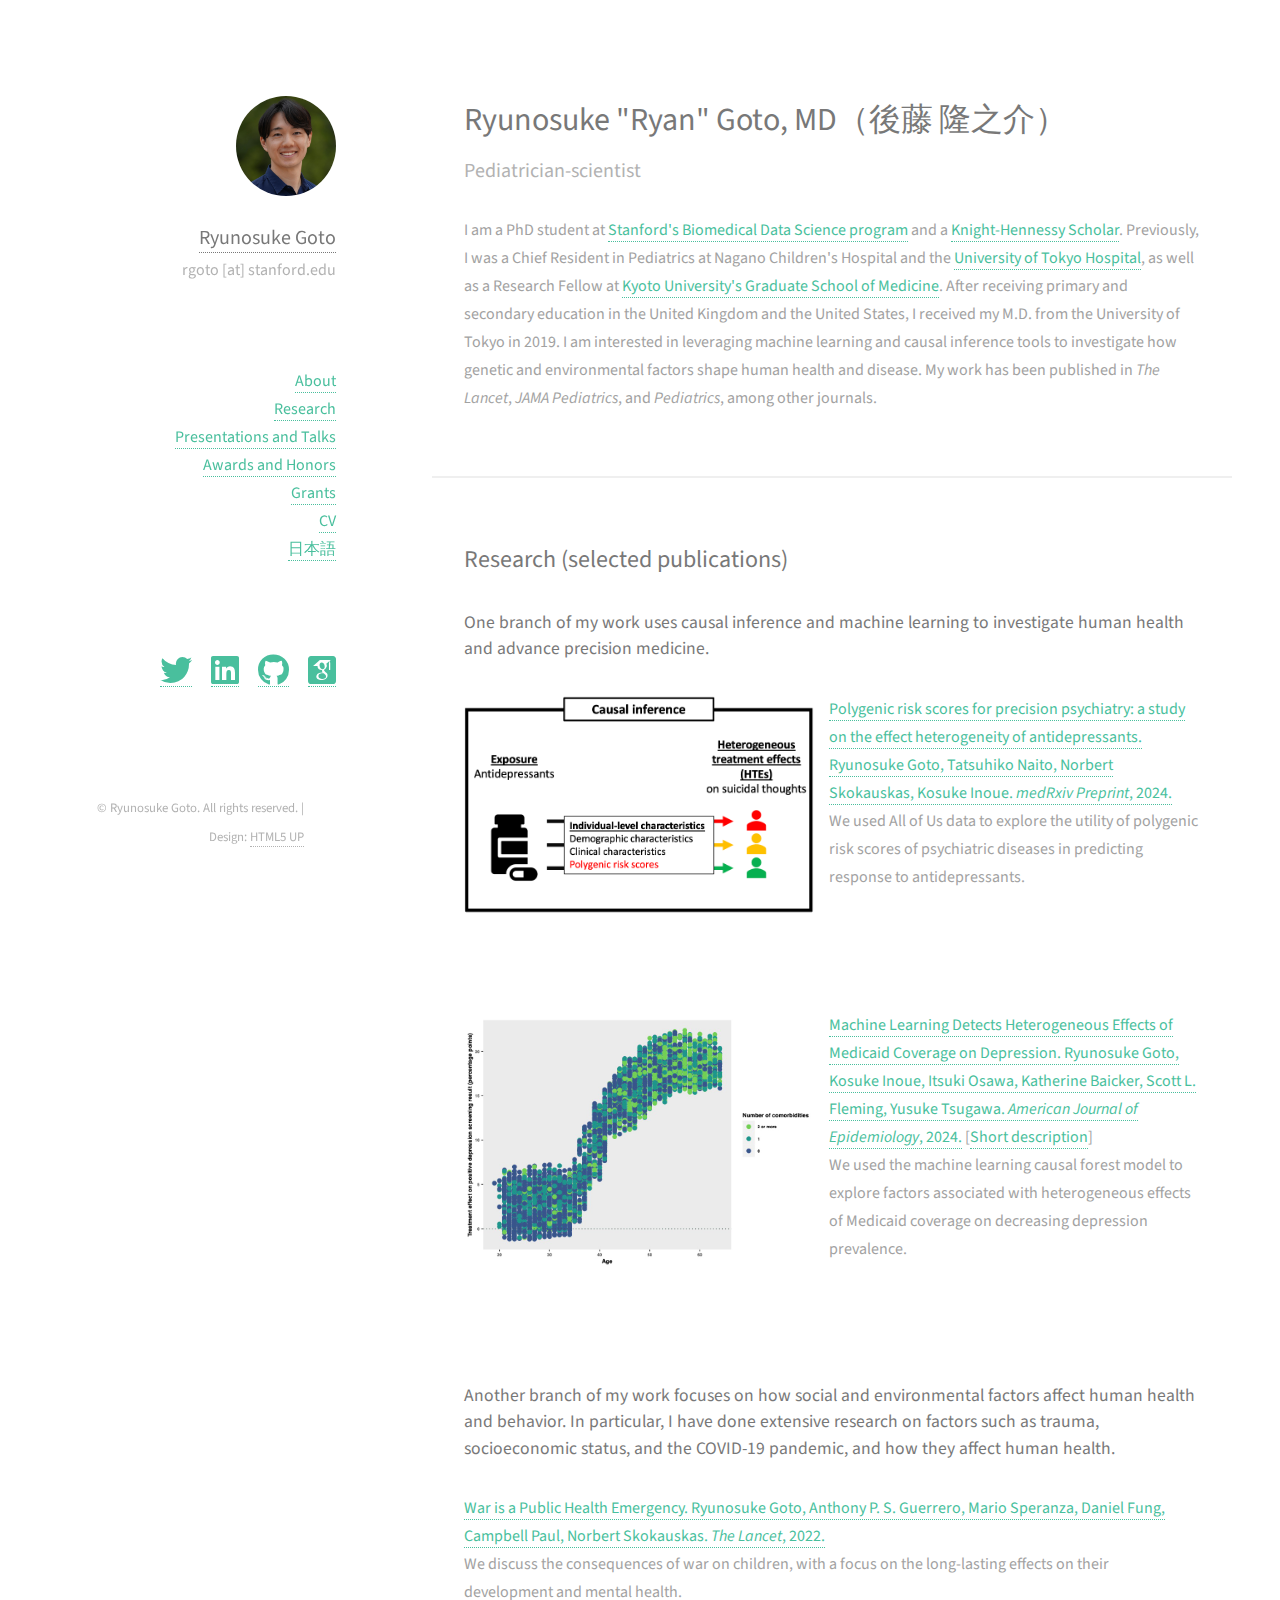
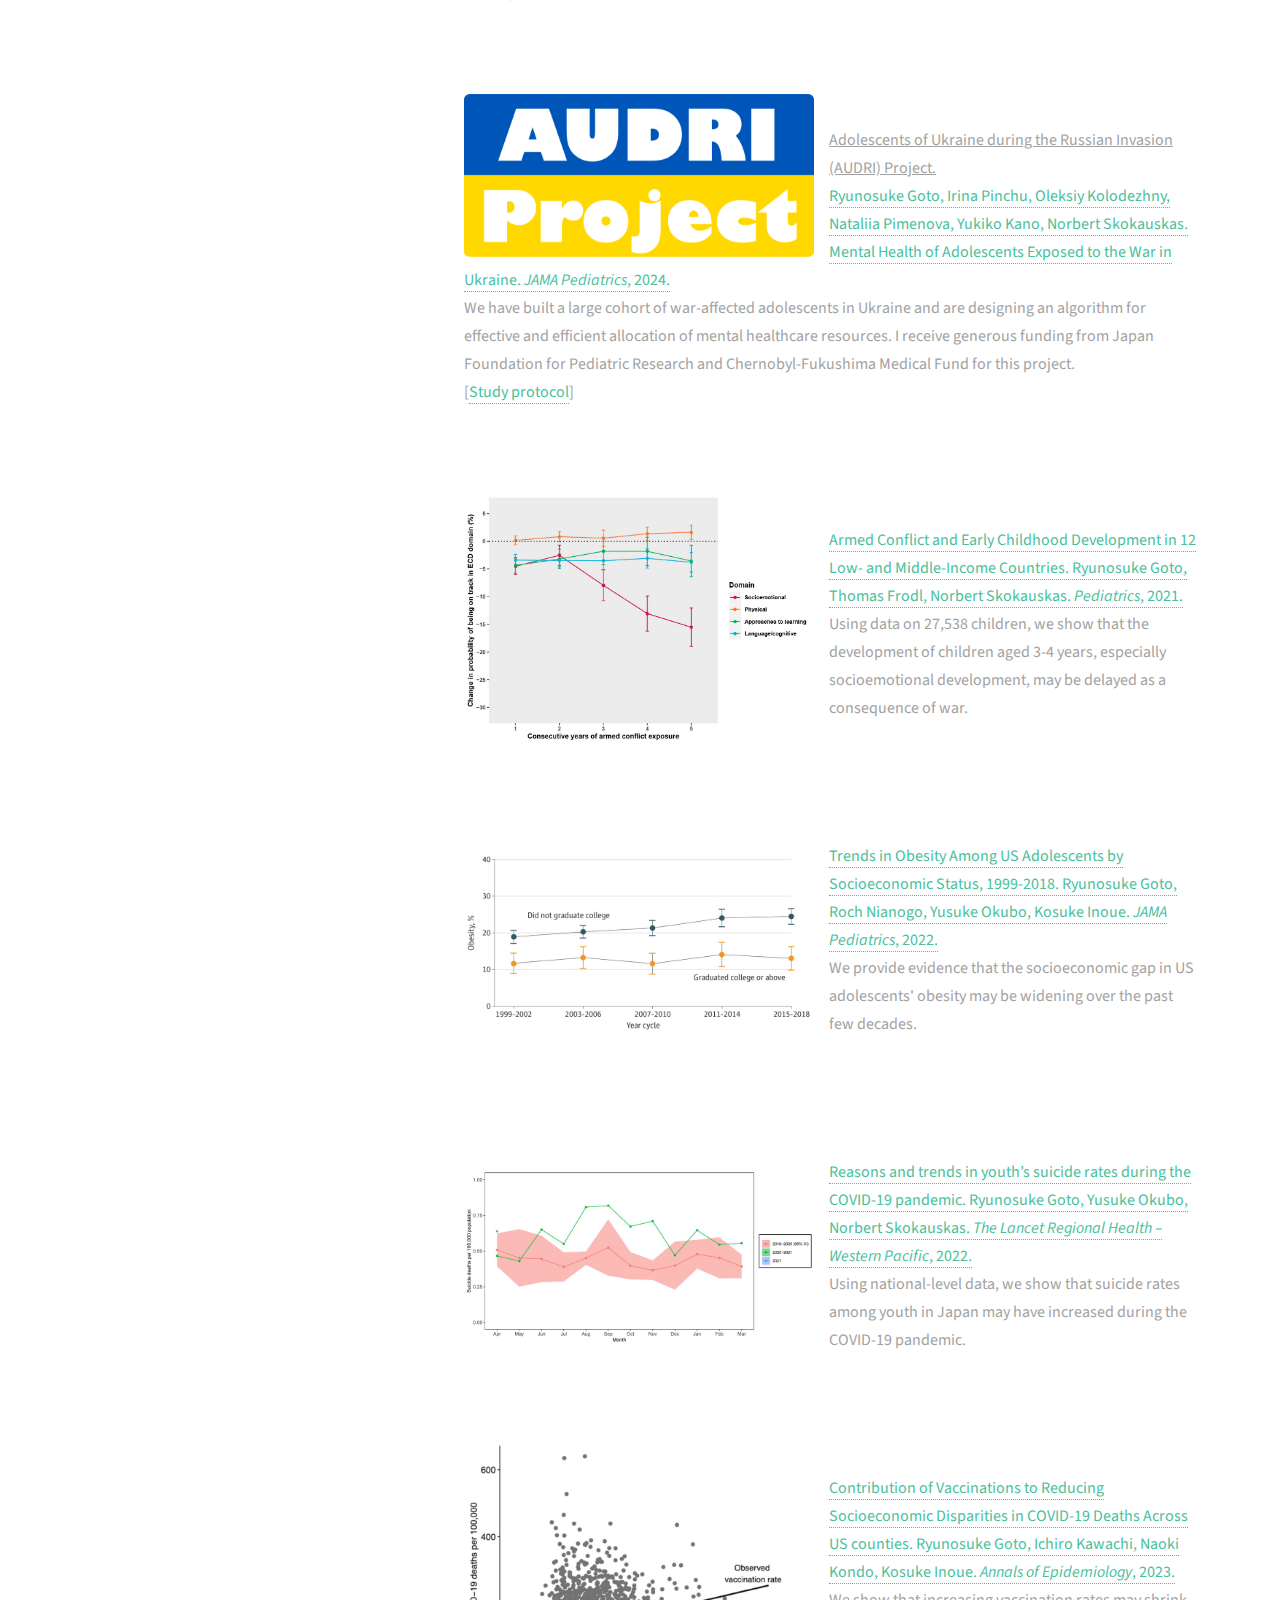
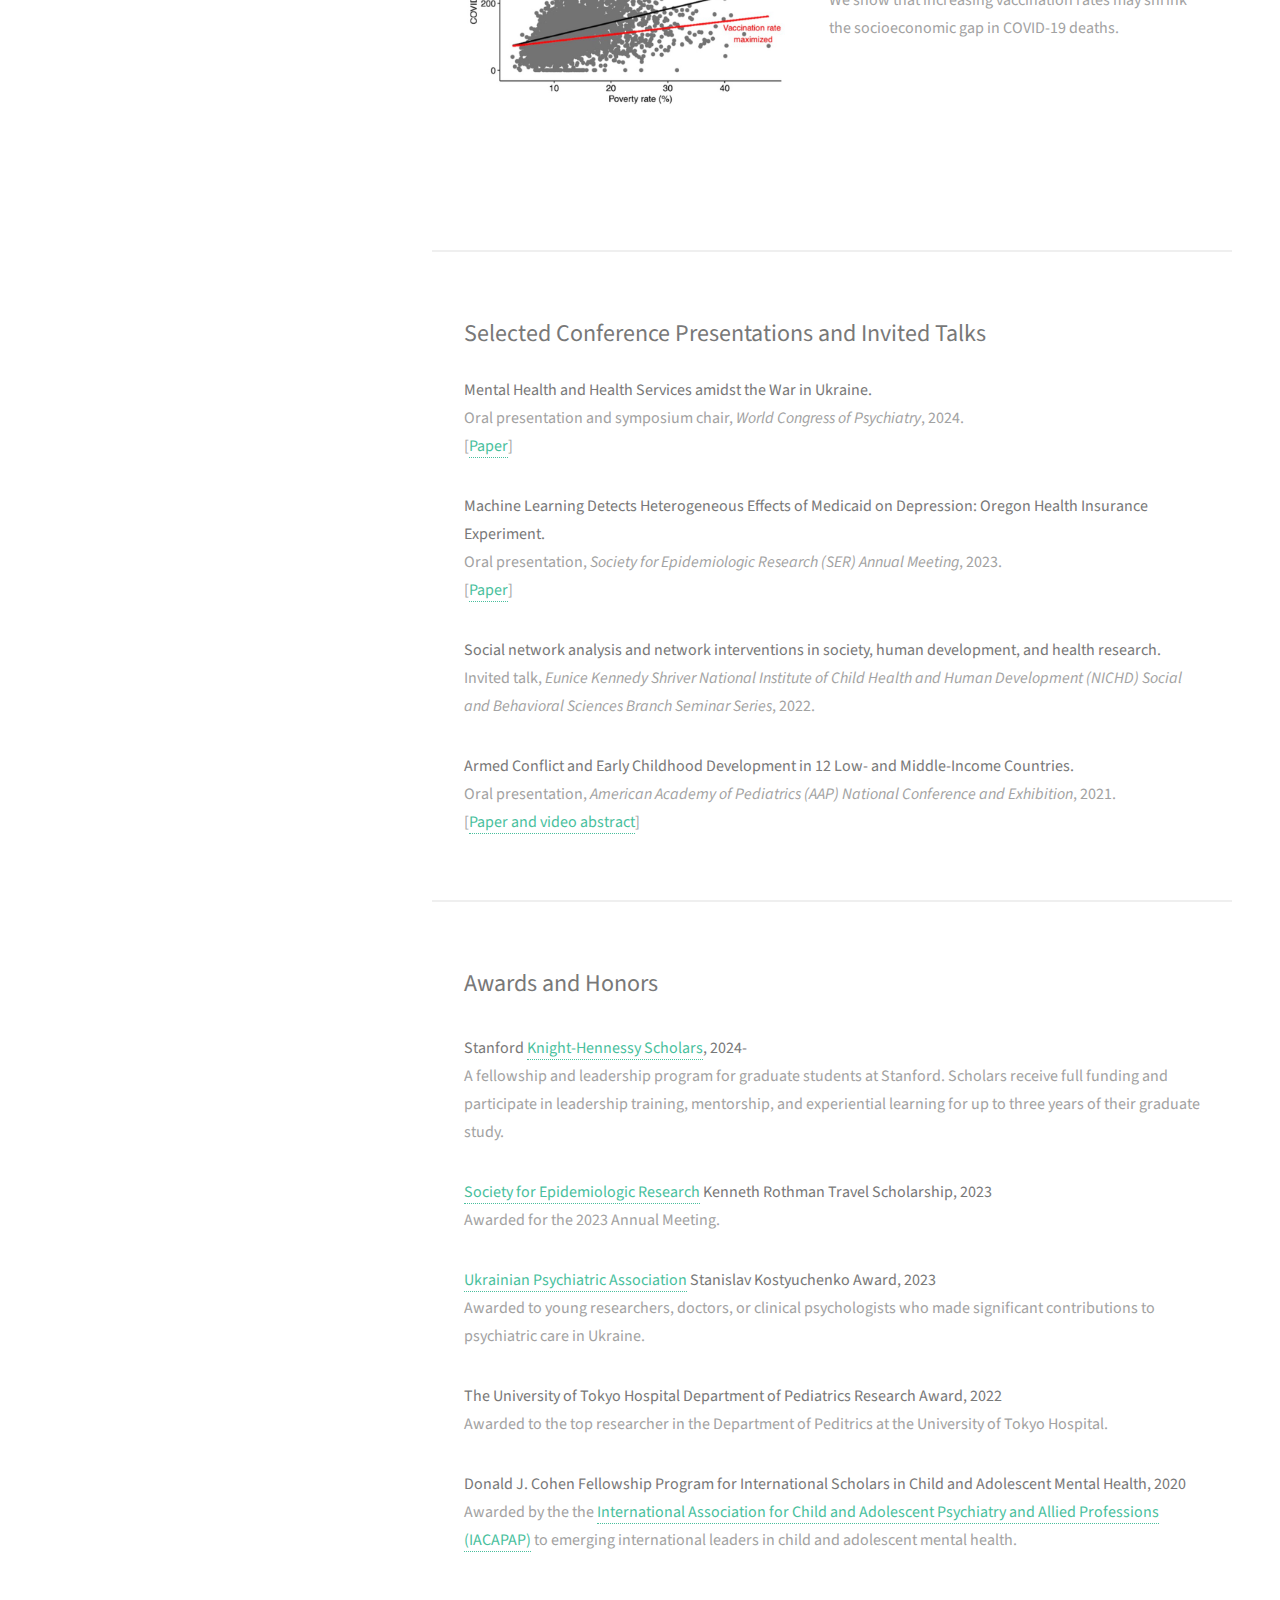
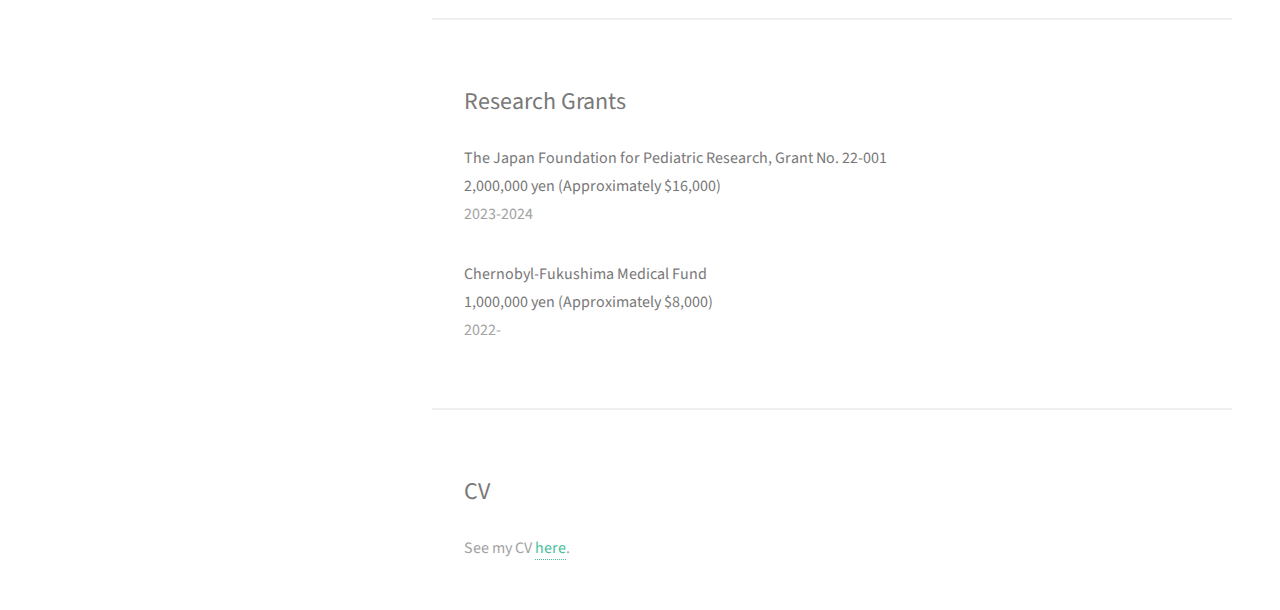
==== commit 2e44d4e3: "Update index" ====
--- a/index.html
+++ b/index.html
@@ -179,7 +179,7 @@
 							
 							<section id="presentations">
 								<div class="container">
-								<h2>Conference Presentations and Invited Talks</h2>
+								<h2>Selected Conference Presentations and Invited Talks</h2>
 									<p>
 										<b>Mental Health and Health Services amidst the War in Ukraine.</b>
 										<br>
@@ -206,20 +206,6 @@
 										Oral presentation, <i>American Academy of Pediatrics (AAP) National Conference and Exhibition</i>, 2021.
 										<br>
 										[<a href="https://doi.org/10.1542/peds.2021-050332" target="_blank">Paper and video abstract</a>]
-									</p>
-									<p>
-										<b>Effects of comorbid Tourette symptoms on distress by compulsive-like behavior in very young children.</b>
-										<br>
-										Oral presentation, <i>24th World Congress of the International Association for Child and Adolescent Psychiatry and Allied Professions (IACAPAP)</i>, 2020.
-										<br>
-										[<a href="https://doi.org/10.1186/s13034-019-0290-3" target="_blank">Paper</a>]
-									</p>
-									<p>
-										<b>Dissemination and implementation of the e-MCH Handbook, the potential role of m-Health in improving health equity in a refugee setting: A cross-sectional study.</b>
-										<br>
-										Oral presentation, <i>American Public Health Association (APHA) Annual Meeting</i>, 2018.
-										<br>
-										[<a href="https://doi.org/10.1186/s13034-019-0290-3" target="_blank">Paper</a>]
 									</p>
 								</div>
 							</section>
